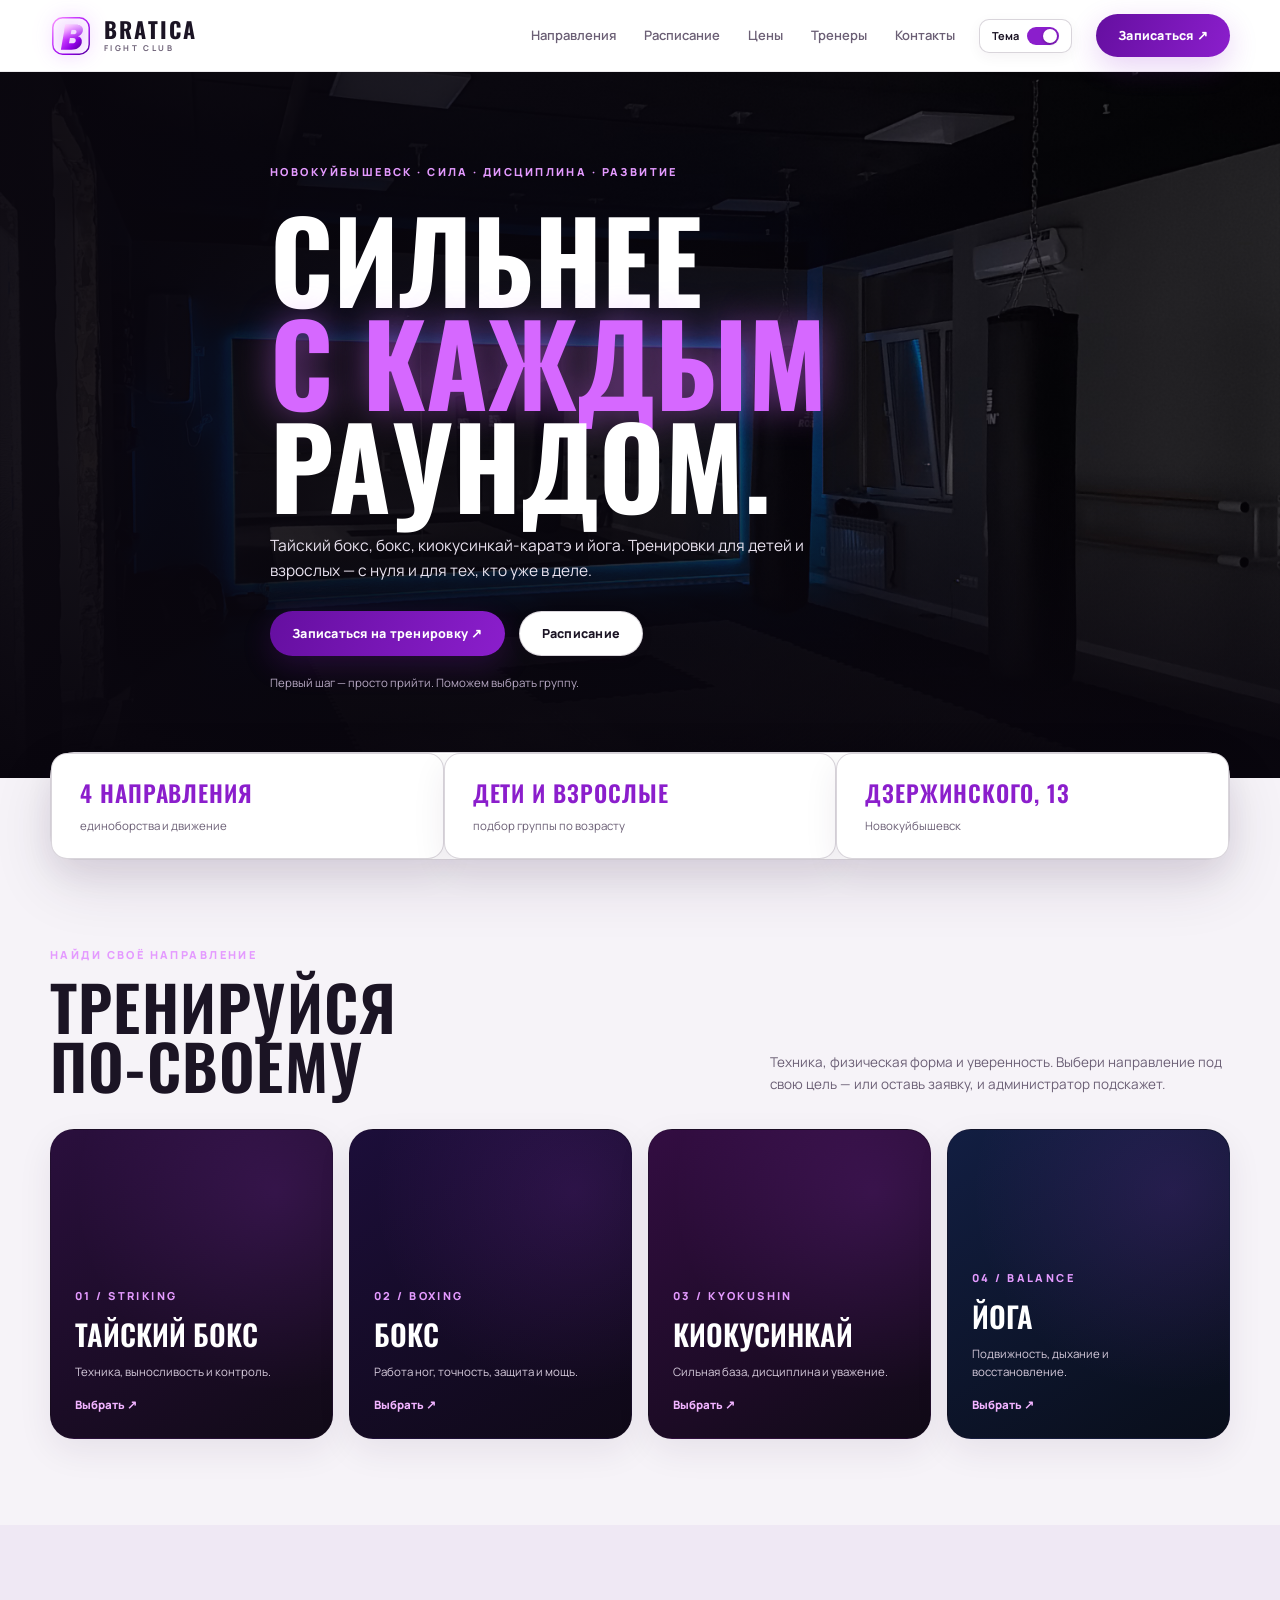
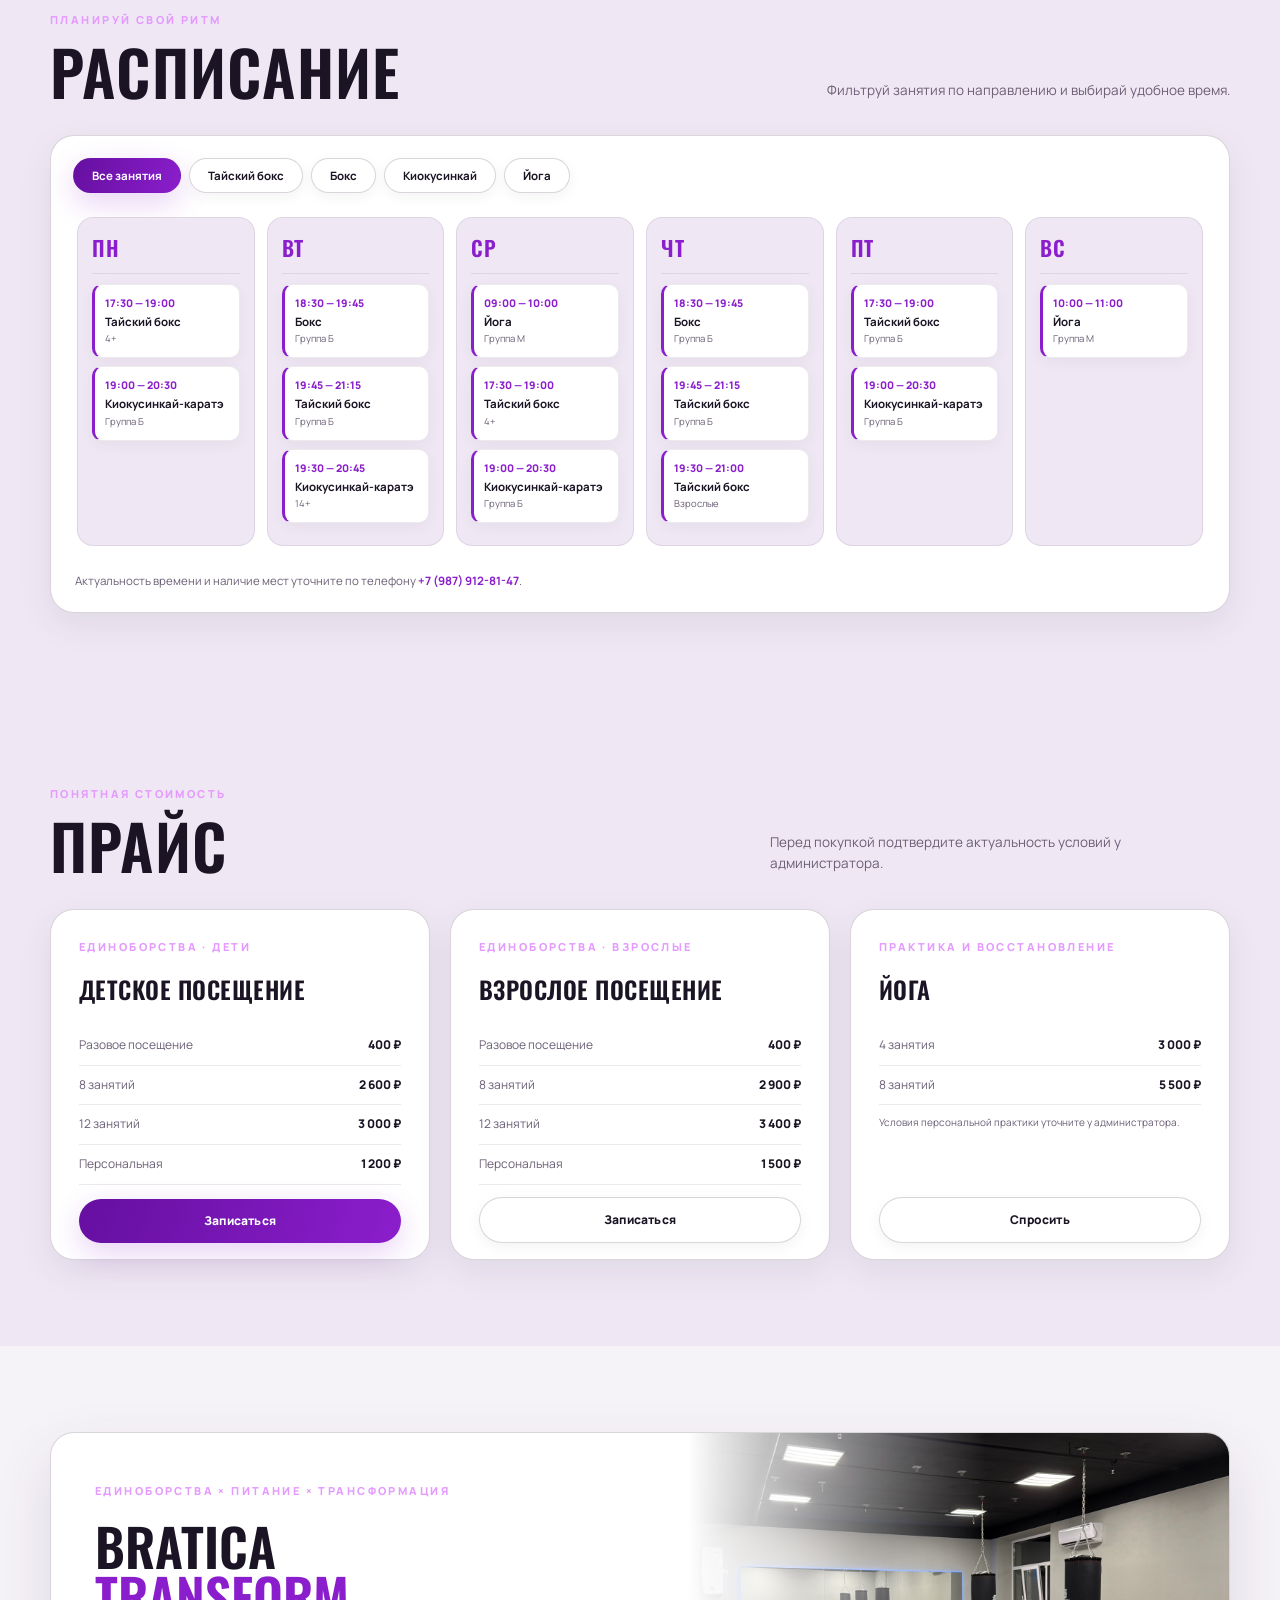
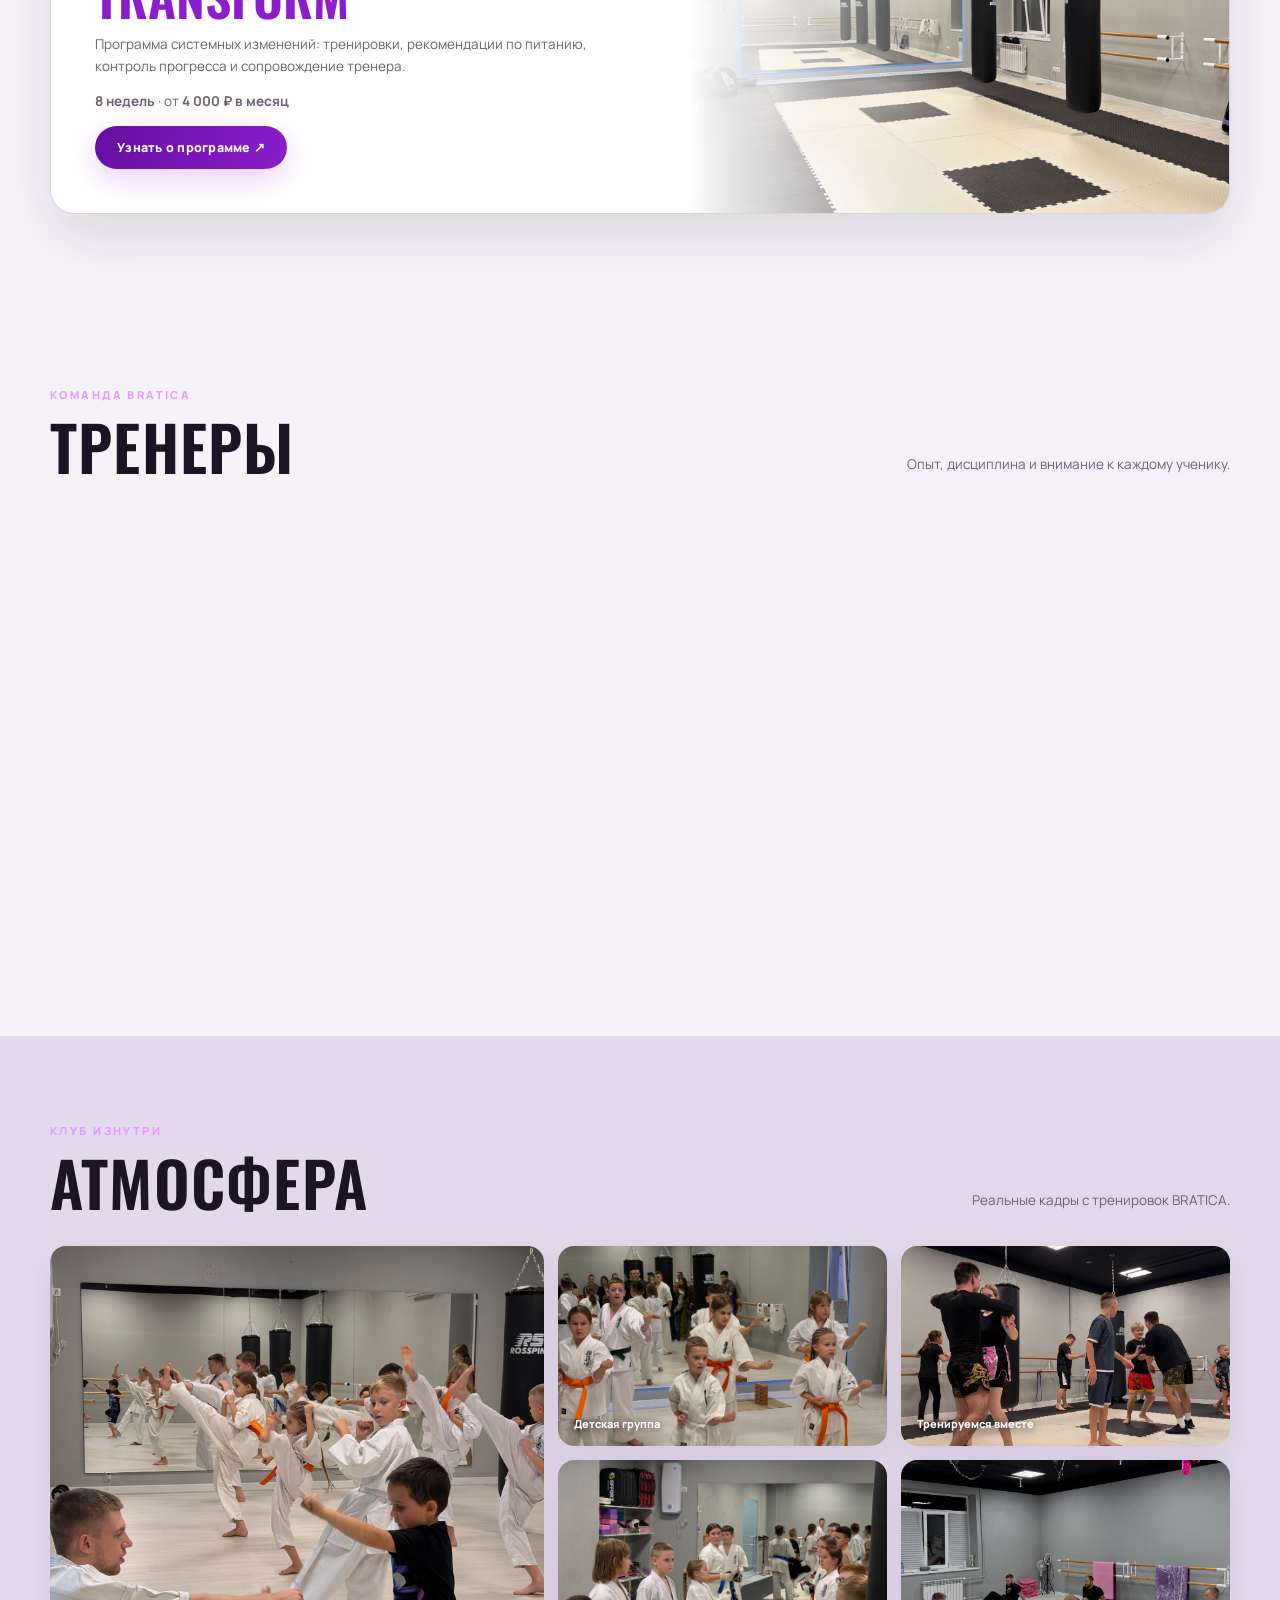
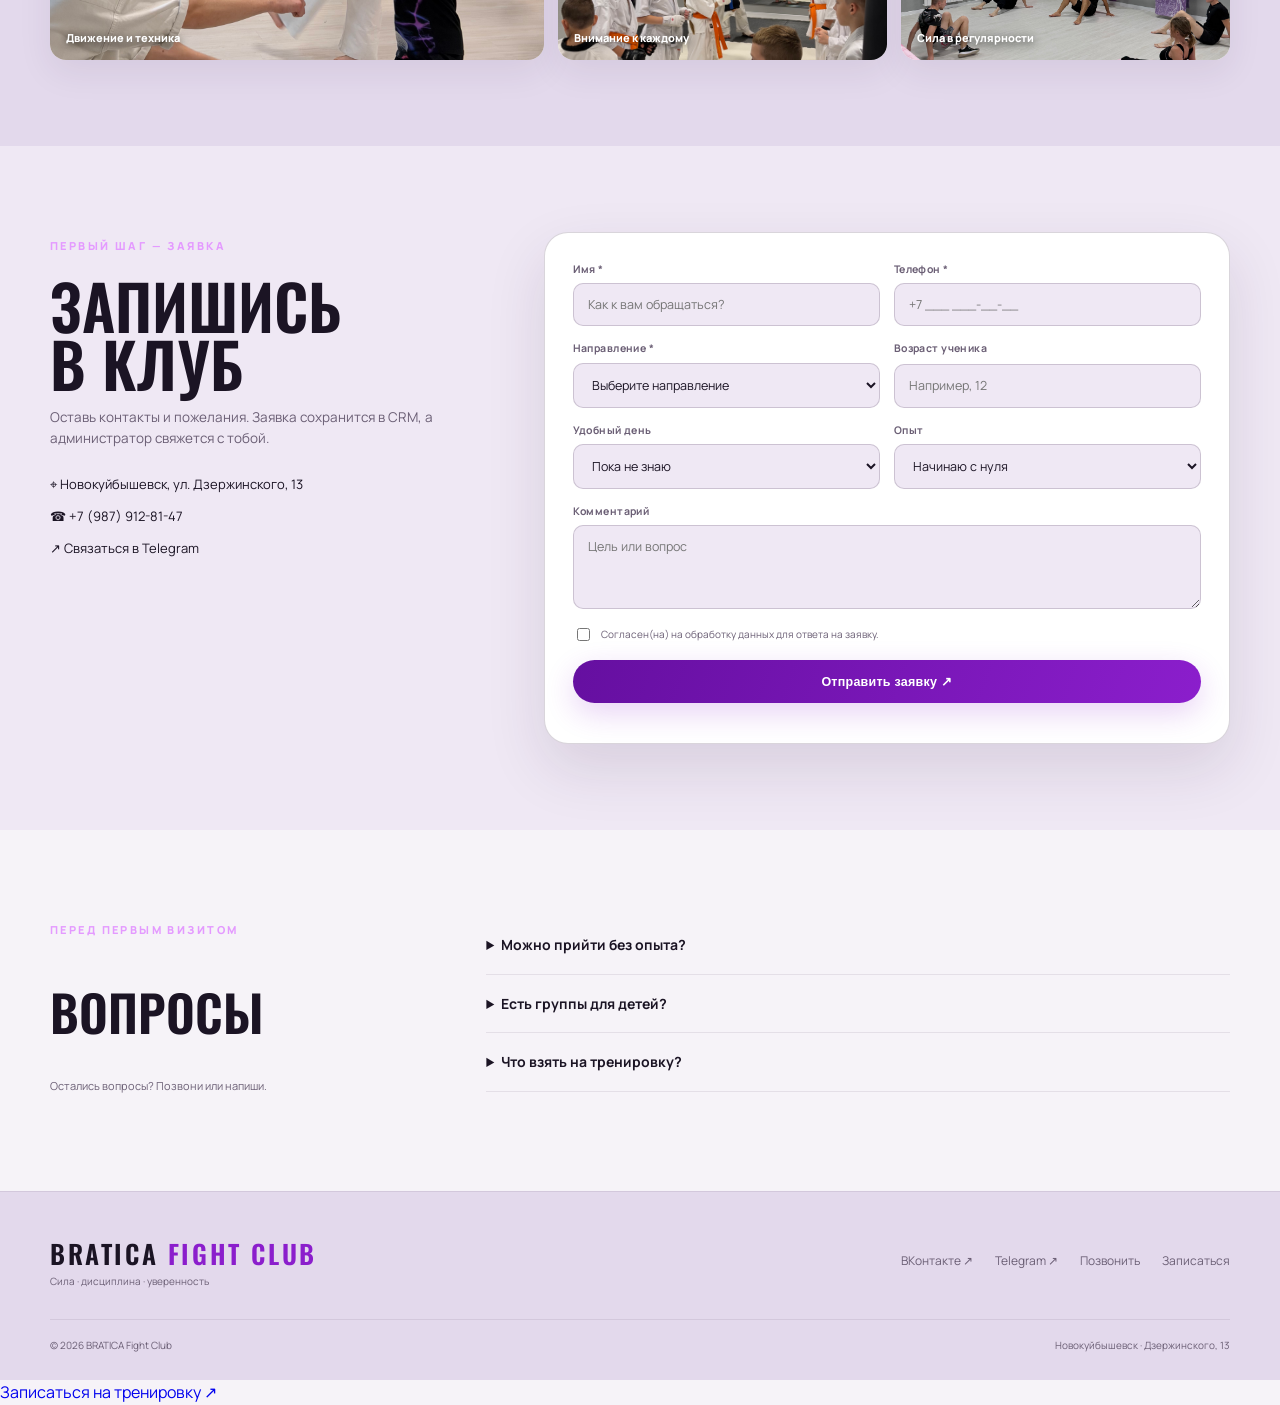
==== index.html @ b22c9433 "Update index.html" ====
<!doctype html>
<html lang="ru">
<head>
<meta charset="utf-8">
<meta name="viewport" content="width=device-width,initial-scale=1,viewport-fit=cover">
<meta name="theme-color" content="#09070d">
<meta name="description" content="BRATICA Fight Club — бокс, тайский бокс, киокусинкай и йога в Новокуйбышевске.">
<title>BRATICA Fight Club — Новокуйбышевск</title>
<link rel="preconnect" href="https://fonts.googleapis.com">
<link href="https://fonts.googleapis.com/css2?family=Manrope:wght@400;500;600;700;800&family=Oswald:wght@500;600;700&display=swap" rel="stylesheet">
<link rel="stylesheet" href="/static/bratica-2026.css">
</head>
<body>
<header class="top"><div class="wrap nav"><a class="brand" href="#home"><img class="brand-logo" src="/static/bratica-mark.svg" alt="BRATICA"><span>BRATICA<small>FIGHT CLUB</small></span></a><nav class="navlinks" id="navlinks"><a href="#directions">Направления</a><a href="#schedule">Расписание</a><a href="#prices">Цены</a><a href="#team">Тренеры</a><a href="#contacts">Контакты</a></nav><button class="theme-toggle" id="themeToggle" type="button" aria-label="Переключить тему" aria-pressed="false"><span>Тема</span><i class="theme-track"></i></button><a class="cta" href="#booking">Записаться ↗</a><button class="menu" id="menu" type="button">☰</button></div></header>
<main id="home">
<section class="hero"><div class="wrap hero-content"><div class="eyebrow">Новокуйбышевск · сила · дисциплина · развитие</div><h1>Сильнее<br><em>с каждым</em><br>раундом.</h1><p>Тайский бокс, бокс, киокусинкай-каратэ и йога. Тренировки для детей и взрослых — с нуля и для тех, кто уже в деле.</p><div class="actions"><a class="btn" href="#booking">Записаться на тренировку ↗</a><a class="btn secondary" href="#schedule">Расписание</a></div><div class="subnote">Первый шаг — просто прийти. Поможем выбрать группу.</div></div></section>
<div class="wrap"><div class="metrics reveal"><div class="metric"><b>4 направления</b><span>единоборства и движение</span></div><div class="metric"><b>Дети и взрослые</b><span>подбор группы по возрасту</span></div><div class="metric"><b>Дзержинского, 13</b><span>Новокуйбышевск</span></div></div></div>
<section id="directions"><div class="wrap"><div class="head reveal"><div><div class="kicker">Найди своё направление</div><h2>Тренируйся<br>по-своему</h2></div><p>Техника, физическая форма и уверенность. Выбери направление под свою цель — или оставь заявку, и администратор подскажет.</p></div><div class="directions"><article class="direction reveal"><div class="kicker">01 / Striking</div><h3>Тайский бокс</h3><p>Техника, выносливость и контроль.</p><a href="#booking" data-direction="Тайский бокс">Выбрать ↗</a></article><article class="direction reveal"><div class="kicker">02 / Boxing</div><h3>Бокс</h3><p>Работа ног, точность, защита и мощь.</p><a href="#booking" data-direction="Бокс">Выбрать ↗</a></article><article class="direction reveal"><div class="kicker">03 / Kyokushin</div><h3>Киокусинкай</h3><p>Сильная база, дисциплина и уважение.</p><a href="#booking" data-direction="Киокусинкай-каратэ">Выбрать ↗</a></article><article class="direction reveal"><div class="kicker">04 / Balance</div><h3>Йога</h3><p>Подвижность, дыхание и восстановление.</p><a href="#booking" data-direction="Йога">Выбрать ↗</a></article></div></div></section>
<section class="schedule-section" id="schedule"><div class="wrap"><div class="head"><div><div class="kicker">Планируй свой ритм</div><h2>Расписание</h2></div><p>Фильтруй занятия по направлению и выбирай удобное время.</p></div><div class="schedule-wrap"><div class="filters" id="filters"><button class="filter active" data-filter="all">Все занятия</button><button class="filter" data-filter="Тайский бокс">Тайский бокс</button><button class="filter" data-filter="Бокс">Бокс</button><button class="filter" data-filter="Киокусинкай-каратэ">Киокусинкай</button><button class="filter" data-filter="Йога">Йога</button></div><div class="schedule" id="scheduleGrid"></div><p class="note">Актуальность времени и наличие мест уточните по телефону <a href="tel:+79879128147">+7 (987) 912-81-47</a>.</p></div></div></div></section>
<section class="prices" id="prices"><div class="wrap"><div class="head"><div><div class="kicker">Понятная стоимость</div><h2>Прайс</h2></div><p>Перед покупкой подтвердите актуальность условий у администратора.</p></div><div class="price-grid"><article class="price reveal"><div class="kicker">Единоборства · дети</div><h3>Детское посещение</h3><div class="price-line"><span>Разовое посещение</span><b>400 ₽</b></div><div class="price-line"><span>8 занятий</span><b>2 600 ₽</b></div><div class="price-line"><span>12 занятий</span><b>3 000 ₽</b></div><div class="price-line"><span>Персональная</span><b>1 200 ₽</b></div><a class="btn" href="#booking" data-price="Детское посещение">Записаться</a></article><article class="price reveal"><div class="kicker">Единоборства · взрослые</div><h3>Взрослое посещение</h3><div class="price-line"><span>Разовое посещение</span><b>400 ₽</b></div><div class="price-line"><span>8 занятий</span><b>2 900 ₽</b></div><div class="price-line"><span>12 занятий</span><b>3 400 ₽</b></div><div class="price-line"><span>Персональная</span><b>1 500 ₽</b></div><a class="btn secondary" href="#booking" data-price="Взрослое посещение">Записаться</a></article><article class="price reveal"><div class="kicker">Практика и восстановление</div><h3>Йога</h3><div class="price-line"><span>4 занятия</span><b>3 000 ₽</b></div><div class="price-line"><span>8 занятий</span><b>5 500 ₽</b></div><p style="color:var(--muted);font-size:10px">Условия персональной практики уточните у администратора.</p><a class="btn secondary" href="#booking" data-direction="Йога">Спросить</a></article></div></div></section>
<section><div class="wrap"><div class="transform"><div class="transform-copy"><div class="kicker">Единоборства × питание × трансформация</div><h3>BRATICA<br><span>TRANSFORM</span></h3><p>Программа системных изменений: тренировки, рекомендации по питанию, контроль прогресса и сопровождение тренера.</p><p><b>8 недель</b> · от <b>4 000 ₽ в месяц</b></p><a class="btn" href="#booking" data-direction="BRATICA Transform">Узнать о программе ↗</a></div><div class="transform-photo" aria-label="Зал клуба"></div></div></div></section>

<!-- ТРЕНЕРЫ С ТВОИМИ ПОСТЕРАМИ -->
<section id="team"><div class="wrap"><div class="head"><div><div class="kicker">Команда BRATICA</div><h2>Тренеры</h2></div><p>Опыт, дисциплина и внимание к каждому ученику.</p></div><div class="trainers">
  <article class="trainer reveal"><img src="/static/images/trainer-pavel.PNG" alt="Павел Возко" loading="lazy"><div class="trainer-info"><span>Тайский бокс</span><h3>Павел Возко</h3><p>Тренер по тайскому боксу</p><small>Многократный победитель и призер турниров.</small></div></article>
  <article class="trainer reveal"><img src="/static/images/trainer-evgeniy.JPEG" alt="Евгений Возко" loading="lazy"><div class="trainer-info"><span>Бокс</span><h3>Евгений Возко</h3><p>Тренер по боксу</p><small>Кандидат в мастера спорта по боксу.</small></div></article>
  <article class="trainer reveal"><img src="/static/images/trainer-danil.PNG" alt="Данил Определеннов" loading="lazy"><div class="trainer-info"><span>Киокусинкай-каратэ</span><h3>Данил Определеннов</h3><p>Тренер по киокусинкай-каратэ</p><small>6-кратный победитель всероссийских кубков IKU.</small></div></article>
  <article class="trainer reveal"><img src="/static/images/trainer-natalya.PNG" alt="Наталья Николенко" loading="lazy"><div class="trainer-info"><span>Йога</span><h3>Наталья Николенко</h3><p>Тренер по йоге</p><small>Практикует йогу более 20 лет.</small></div></article>
</div></div></section>

<section style="background:var(--surface-3)"><div class="wrap"><div class="head"><div><div class="kicker">Клуб изнутри</div><h2>Атмосфера</h2></div><p>Реальные кадры с тренировок BRATICA.</p></div><div class="gallery"><figure><img src="/static/images/training-action.jpg" alt="Динамичная тренировка" loading="lazy"><figcaption>Движение и техника</figcaption></figure><figure><img src="/static/images/training-kids.jpg" alt="Детская группа киокусинкай" loading="lazy"><figcaption>Детская группа</figcaption></figure><figure><img src="/static/images/training-group.jpg" alt="Групповая тренировка" loading="lazy"><figcaption>Тренируемся вместе</figcaption></figure><figure><img src="/static/images/training-coach.jpg" alt="Тренер помогает ученику" loading="lazy"><figcaption>Внимание к каждому</figcaption></figure><figure><img src="/static/images/training-yoga.jpg" alt="Функциональная тренировка" loading="lazy"><figcaption>Сила в регулярности</figcaption></figure></div></div></section>
<section class="booking-section" id="booking"><div class="wrap booking"><div class="booking-copy"><div class="kicker">Первый шаг — заявка</div><h2>Запишись<br>в клуб</h2><p>Оставь контакты и пожелания. Заявка сохранится в CRM, а администратор свяжется с тобой.</p><div class="facts"><div>⌖ <a href="https://yandex.ru/maps/?text=Новокуйбышевск%2C%20улица%20Дзержинского%2C%2013" target="_blank" rel="noopener">Новокуйбышевск, ул. Дзержинского, 13</a></div><div>☎ <a href="tel:+79879128147">+7 (987) 912-81-47</a></div><div>↗ <a href="https://t.me/gehedi" target="_blank" rel="noopener">Связаться в Telegram</a></div></div></div><form class="form" id="bookingForm"><div class="fields"><div class="field"><label for="name">Имя *</label><input id="name" name="name" required maxlength="80" autocomplete="name" placeholder="Как к вам обращаться?"></div><div class="field"><label for="phone">Телефон *</label><input id="phone" name="phone" required type="tel" maxlength="30" autocomplete="tel" placeholder="+7 ___ ___-__-__"></div><div class="field"><label for="direction">Направление *</label><select id="direction" name="direction" required><option value="">Выберите направление</option><option>Тайский бокс</option><option>Бокс</option><option>Киокусинкай-каратэ</option><option>Йога</option><option>BRATICA Transform</option><option>Персональная тренировка</option></select></div><div class="field"><label for="age">Возраст ученика</label><input id="age" name="age" type="number" min="4" max="99" placeholder="Например, 12"></div><div class="field"><label for="time">Удобный день</label><select id="time" name="preferred_time"><option value="">Пока не знаю</option><option>Понедельник</option><option>Вторник</option><option>Среда</option><option>Четверг</option><option>Пятница</option><option>Воскресенье</option><option>Обсудить с администратором</option></select></div><div class="field"><label for="experience">Опыт</label><select id="experience" name="experience"><option>Начинаю с нуля</option><option>Есть опыт</option><option>Возвращаюсь после перерыва</option></select></div><div class="field full"><label for="comment">Комментарий</label><textarea id="comment" name="comment" maxlength="1000" placeholder="Цель или вопрос"></textarea></div><div class="field full" style="display:none"><input name="website" tabindex="-1" autocomplete="off"></div></div><label class="consent"><input type="checkbox" name="consent" required><span>Согласен(на) на обработку данных для ответа на заявку.</span></label><button class="btn" id="submitBtn" type="submit">Отправить заявку ↗</button><div class="form-status" id="formStatus" aria-live="polite"></div></form></div></section>
<section><div class="wrap faq"><div><div class="kicker">Перед первым визитом</div><h2>Вопросы</h2><p style="color:var(--muted);font-size:11px">Остались вопросы? Позвони или напиши.</p></div><div><details><summary>Можно прийти без опыта?</summary><p>Да. Начинающим поможем выбрать подходящую группу.</p></details><details><summary>Есть группы для детей?</summary><p>Да, расписание и формат занятия подбираются по возрасту.</p></details><details><summary>Что взять на тренировку?</summary><p>Удобную спортивную одежду и воду. Экипировку уточните у администратора.</p></details></div></div></section>
</main><footer id="contacts"><div class="wrap"><div class="foot-top"><div><div class="foot-brand">BRATICA <span>FIGHT CLUB</span></div><div style="font-size:10px;color:var(--muted)">Сила · дисциплина · уверенность</div></div><nav class="foot-links"><a href="https://vk.ru/fightclubbratica" target="_blank" rel="noopener">ВКонтакте ↗</a><a href="https://t.me/gehedi" target="_blank" rel="noopener">Telegram ↗</a><a href="tel:+79879128147">Позвонить</a><a href="#booking">Записаться</a></nav></div><div class="foot-bottom"><span>© <span id="year"></span> BRATICA Fight Club</span><span>Новокуйбышевск · Дзержинского, 13</span></div></div></footer><div class="mobile-cta"><a href="#booking">Записаться на тренировку ↗</a></div>
<script>
const $=s=>document.querySelector(s);const root=document.documentElement;const themeToggle=$('#themeToggle');
function setTheme(theme){const light=theme==='light';document.body.classList.toggle('light',light);root.dataset.theme=theme;themeToggle.classList.toggle('light',light);themeToggle.setAttribute('aria-pressed',String(light));localStorage.setItem('bratica-theme',theme)}
const saved=localStorage.getItem('bratica-theme');const deviceTheme=matchMedia('(prefers-color-scheme: light)').matches?'light':'dark';setTheme(saved||deviceTheme);
themeToggle.onclick=()=>setTheme(root.dataset.theme==='light'?'dark':'light');matchMedia('(prefers-color-scheme: light)').addEventListener?.('change',e=>{if(!localStorage.getItem('bratica-theme'))setTheme(e.matches?'light':'dark')});
$('#menu').onclick=()=>$('#navlinks').classList.toggle('open');document.querySelectorAll('#navlinks a').forEach(a=>a.onclick=()=>$('#navlinks').classList.remove('open'));$('#year').textContent=new Date().getFullYear();
const week=[['ПН',[['17:30','19:00','Тайский бокс','4+','Б'],['19:00','20:30','Киокусинкай-каратэ','','Б']]],['ВТ',[['18:30','19:45','Бокс','','Б'],['19:45','21:15','Тайский бокс','','Б'],['19:30','20:45','Киокусинкай-каратэ','14+','М']]],['СР',[['09:00','10:00','Йога','','М'],['17:30','19:00','Тайский бокс','4+','Б'],['19:00','20:30','Киокусинкай-каратэ','','Б']]],['ЧТ',[['18:30','19:45','Бокс','','Б'],['19:45','21:15','Тайский бокс','','Б'],['19:30','21:00','Тайский бокс','Взрослые','Б']]],['ПТ',[['17:30','19:00','Тайский бокс','','Б'],['19:00','20:30','Киокусинкай-каратэ','','Б']]],['ВС',[['10:00','11:00','Йога','','М']]]];let filter='all';const grid=$('#scheduleGrid');function renderSchedule(){grid.innerHTML=week.map(([day,lessons])=>`<article class="day"><h3>${day}</h3>${lessons.filter(x=>filter==='all'||x[2]===filter).map(x=>`<a class="lesson" href="#booking" data-dir="${x[2]}"><time>${x[0]} — ${x[1]}</time><b>${x[2]}</b><small>${x[3]||('Группа '+x[4])}</small></a>`).join('')||'<small style="color:var(--muted)">Нет занятий</small>'}</article>`).join('');grid.querySelectorAll('[data-dir]').forEach(a=>a.onclick=()=>setTimeout(()=>$('#direction').value=a.dataset.dir,0))}renderSchedule();$('#filters').onclick=e=>{const b=e.target.closest('[data-filter]');if(!b)return;filter=b.dataset.filter;document.querySelectorAll('.filter').forEach(x=>x.classList.toggle('active',x===b));renderSchedule()};document.querySelectorAll('[data-direction]').forEach(a=>a.onclick=()=>setTimeout(()=>$('#direction').value=a.dataset.direction,0));document.querySelectorAll('[data-price]').forEach(a=>a.onclick=()=>setTimeout(()=>$('#comment').value='Интересует: '+a.dataset.price,0));
const observer=new IntersectionObserver(entries=>entries.forEach(e=>{if(e.isIntersecting)e.target.classList.add('visible')}),{threshold:.12});document.querySelectorAll('.reveal').forEach(e=>observer.observe(e));
const form=$('#bookingForm');form.onsubmit=async e=>{e.preventDefault();const data=Object.fromEntries(new FormData(form)),status=$('#formStatus'),btn=$('#submitBtn');delete data.consent;btn.disabled=true;btn.textContent='Отправляем…';status.textContent='';try{const r=await fetch('/api/applications',{method:'POST',headers:{'Content-Type':'application/json'},body:JSON.stringify(data)});if(!r.ok)throw Error();const result=await r.json();status.textContent=`Заявка №${result.id} принята. Администратор свяжется с вами.`;form.reset()}catch(err){status.textContent='Ошибка отправки. Позвоните администратору: +7 (987) 912-81-47.'}finally{btn.disabled=false;btn.textContent='Отправить заявку ↗'}};
</script></body></html>
---- static/bratica-2026.css ----
/* ==========================================================================
   BRATICA 2026 — ULTIMATE MASTER DESIGN SYSTEM (PUBLIC SITE + CRM COMPATIBLE)
   ========================================================================== */

:root {
  color-scheme: dark;
  --bg: #09070d;
  --surface: #141019;
  --surface-2: #1c1524;
  --surface-3: #241a2f;
  --text: #faf7fc;
  --muted: #a89cb1;
  --line: rgba(255, 255, 255, 0.08);
  --line-strong: rgba(255, 255, 255, 0.16);
  --accent: #bd43ff;
  --accent-2: #7c12d4;
  --accent-soft: rgba(189, 67, 255, 0.14);
  --accent-glow: rgba(189, 67, 255, 0.4);
  --header-bg: #09070df2;
  --shadow-sm: 0 4px 14px rgba(0, 0, 0, 0.25);
  --shadow-md: 0 12px 34px rgba(0, 0, 0, 0.4);
  --shadow-lg: 0 24px 60px rgba(0, 0, 0, 0.55);
  --shadow-glow: 0 10px 30px rgba(189, 67, 255, 0.28);
  --radius-sm: 10px;
  --radius-md: 16px;
  --radius-lg: 24px;
  --radius-pill: 9999px;
  --ease: cubic-bezier(0.2, 0.8, 0.2, 1);
}

:root[data-theme="light"] {
  color-scheme: light;
  --bg: #f6f3f8;
  --surface: #ffffff;
  --surface-2: #efe8f4;
  --surface-3: #e3d9ec;
  --text: #1b1424;
  --muted: #6b5f75;
  --line: rgba(45, 25, 55, 0.09);
  --line-strong: rgba(45, 25, 55, 0.18);
  --accent: #8b1ecc;
  --accent-2: #650fa0;
  --accent-soft: rgba(139, 30, 204, 0.1);
  --accent-glow: rgba(139, 30, 204, 0.32);
  --header-bg: #fffffffa;
  --shadow-sm: 0 4px 14px rgba(50, 25, 65, 0.05);
  --shadow-md: 0 12px 34px rgba(50, 25, 65, 0.08);
  --shadow-lg: 0 24px 60px rgba(50, 25, 65, 0.12);
  --shadow-glow: 0 10px 30px rgba(139, 30, 204, 0.2);
}

*, *::before, *::after {
  box-sizing: border-box;
}

html {
  scroll-behavior: smooth;
  scroll-padding-top: 86px;
}

body {
  margin: 0;
  background: var(--bg);
  color: var(--text);
  font-family: 'Manrope', -apple-system, BlinkMacSystemFont, 'Segoe UI', Roboto, sans-serif;
  line-height: 1.55;
  -webkit-font-smoothing: antialiased;
  -moz-osx-font-smoothing: grayscale;
  transition: background-color 0.35s var(--ease), color 0.35s var(--ease);
}

::selection {
  background: var(--accent);
  color: #ffffff;
}

:focus-visible {
  outline: 2px solid var(--accent) !important;
  outline-offset: 3px;
}

.wrap {
  width: min(1180px, calc(100% - 40px));
  margin-inline: auto;
}

/* ==========================================================================
   HEADER & NAVIGATION
   ========================================================================== */
.top {
  height: 72px;
  position: sticky;
  top: 0;
  z-index: 50;
  background: var(--header-bg) !important;
  backdrop-filter: blur(14px);
  -webkit-backdrop-filter: blur(14px);
  border-bottom: 1px solid var(--line);
  transition: background-color 0.35s var(--ease), border-color 0.35s var(--ease);
}

.nav {
  height: 100%;
  display: flex;
  align-items: center;
  gap: 24px;
}

.brand {
  display: flex;
  align-items: center;
  gap: 12px;
  margin-right: auto;
  color: var(--text);
  text-decoration: none;
  font-family: 'Oswald', sans-serif;
  font-weight: 700;
  font-size: 22px;
  letter-spacing: 0.1em;
}

.brand-logo {
  display: block;
  width: 42px !important;
  height: 42px !important;
  min-width: 42px !important;
  flex: none;
  /* Убрали тяжелую темную тень снизу, оставили чистое равномерное свечение */
  filter: drop-shadow(0 0 10px rgba(189, 67, 255, 0.45));
  transition: transform .35s cubic-bezier(0.175, 0.885, 0.32, 1.275), filter .3s;
}

.brand:hover .brand-logo {
  transform: scale(1.08) rotate(-4deg);
  filter: drop-shadow(0 0 16px rgba(189, 67, 255, 0.75));
}

.brand span {
  display: flex;
  flex-direction: column;
  line-height: 1.05;
}

.brand small {
  display: block;
  font-family: 'Manrope', sans-serif;
  font-weight: 700;
  font-size: 8px;
  letter-spacing: 0.3em;
  color: var(--muted);
  margin-top: 3px;
}

.navlinks {
  display: flex;
  align-items: center;
  gap: clamp(14px, 2.2vw, 28px);
  font-size: 13px;
  font-weight: 600;
  color: var(--muted);
}

.navlinks a {
  color: inherit;
  text-decoration: none;
  position: relative;
  padding: 6px 0;
  transition: color 0.25s var(--ease);
}

.navlinks a::after {
  content: "";
  position: absolute;
  left: 0;
  bottom: 0;
  width: 0;
  height: 2px;
  background: linear-gradient(90deg, var(--accent), var(--accent-2));
  transition: width 0.25s var(--ease);
  border-radius: 2px;
}

.navlinks a:hover {
  color: var(--accent);
}

.navlinks a:hover::after {
  width: 100%;
}

/* Theme Switcher Toggle */
.theme-toggle {
  flex: none;
  display: inline-flex;
  align-items: center;
  gap: 8px;
  border: 1px solid var(--line-strong);
  background: var(--surface);
  color: var(--text);
  border-radius: var(--radius-pill);
  padding: 7px 12px;
  font-family: inherit;
  font-weight: 700;
  font-size: 11px;
  cursor: pointer;
  box-shadow: var(--shadow-sm);
  transition: transform 0.2s var(--ease), border-color 0.2s, background 0.25s;
}

.theme-toggle:hover {
  transform: translateY(-1px);
  border-color: var(--accent);
}

.theme-track {
  width: 32px;
  height: 18px;
  border-radius: var(--radius-pill);
  background: var(--surface-3);
  position: relative;
  transition: background 0.25s var(--ease);
}

.theme-track::after {
  content: "";
  position: absolute;
  left: 2px;
  top: 2px;
  width: 14px;
  height: 14px;
  border-radius: 50%;
  background: #ffffff;
  box-shadow: 0 1px 3px rgba(0, 0, 0, 0.3);
  transition: transform 0.25s var(--ease);
}

.theme-toggle.light .theme-track {
  background: var(--accent);
}

.theme-toggle.light .theme-track::after {
  transform: translateX(14px);
}

/* ==========================================================================
   BUTTONS & CTAs
   ========================================================================== */
.cta, .btn {
  display: inline-flex;
  align-items: center;
  justify-content: center;
  gap: 8px;
  padding: 12px 22px;
  border: 0;
  border-radius: var(--radius-pill);
  background: linear-gradient(110deg, var(--accent-2), var(--accent));
  color: #ffffff !important;
  text-decoration: none;
  font-weight: 800;
  font-size: 12.5px;
  letter-spacing: 0.02em;
  box-shadow: var(--shadow-glow);
  cursor: pointer;
  transition: transform 0.22s var(--ease), filter 0.2s, box-shadow 0.22s;
}

.cta:hover, .btn:hover {
  transform: translateY(-2px);
  filter: brightness(1.1);
  box-shadow: 0 14px 36px var(--accent-glow);
}

.btn.secondary {
  background: var(--surface);
  border: 1px solid var(--line-strong);
  box-shadow: var(--shadow-sm);
  color: var(--text) !important;
}

.btn.secondary:hover {
  border-color: var(--accent);
  background: var(--surface-2);
}

.btn.small {
  padding: 7px 14px;
  font-size: 11px;
}

.menu {
  display: none;
  background: var(--surface);
  color: var(--text);
  border: 1px solid var(--line);
  border-radius: var(--radius-sm);
  padding: 8px 11px;
  cursor: pointer;
}

/* ==========================================================================
   HERO SECTION
   ========================================================================== */
.hero {
  min-height: 680px;
  display: flex;
  align-items: center;
  position: relative;
  isolation: isolate;
  overflow: hidden;
  color: #ffffff;
  background: radial-gradient(ellipse at 78% 30%, rgba(189, 67, 255, 0.28), transparent 45%),
              linear-gradient(135deg, #09060e, #1a0f28 58%, #08050c);
}

.hero::before {
  content: "";
  position: absolute;
  inset: 0;
  z-index: -2;
  background-image: linear-gradient(90deg, rgba(9, 6, 14, 0.95) 0%, rgba(9, 6, 14, 0.76) 45%, rgba(9, 6, 14, 0.3) 100%),
                    linear-gradient(0deg, #09060e, transparent 45%),
                    url('/static/images/gym-dark.jpg');
  background-position: center 48%;
  background-size: cover;
}

.hero-content {
  max-width: 740px;
  animation: hero-enter 0.8s var(--ease) both;
}

.eyebrow, .kicker {
  display: inline-block;
  font-size: 11px;
  letter-spacing: 0.22em;
  text-transform: uppercase;
  color: #e49aff;
  font-weight: 800;
  margin-bottom: 8px;
}

.hero h1 {
  font-family: 'Oswald', sans-serif;
  font-weight: 700;
  font-size: clamp(58px, 9vw, 112px);
  line-height: 0.92;
  margin: 18px 0;
  text-transform: uppercase;
  color: #ffffff;
}

.hero h1 em {
  font-style: normal;
  color: #d668ff;
  text-shadow: 0 0 34px rgba(214, 104, 255, 0.5);
}

.hero p {
  max-width: 560px;
  color: #eae3f0;
  font-size: 15.5px;
  line-height: 1.6;
  margin: 0;
}

.actions {
  display: flex;
  gap: 14px;
  flex-wrap: wrap;
  margin-top: 28px;
}

.subnote {
  color: #b7a8c3;
  font-size: 11.5px;
  margin-top: 18px;
}

/* ==========================================================================
   METRICS BAR
   ========================================================================== */
.metrics {
  position: relative;
  z-index: 10;
  display: grid;
  grid-template-columns: repeat(3, minmax(0, 1fr));
  background: var(--surface);
  border: 1px solid var(--line-strong);
  border-radius: var(--radius-lg);
  margin-top: -26px;
  box-shadow: var(--shadow-lg);
}

.metric {
  padding: 22px 28px;
  border-right: 1px solid var(--line);
  transition: background-color 0.25s var(--ease);
}

.metric:first-child { border-radius: var(--radius-lg) 0 0 var(--radius-lg); }
.metric:last-child { border-right: 0; border-radius: 0 var(--radius-lg) var(--radius-lg) 0; }
.metric:hover { background: var(--surface-2); }

.metric b {
  display: block;
  font-family: 'Oswald', sans-serif;
  font-weight: 600;
  font-size: 23px;
  color: var(--accent);
  text-transform: uppercase;
  letter-spacing: 0.04em;
}

.metric span {
  font-size: 11.5px;
  color: var(--muted);
}

/* ==========================================================================
   SECTIONS & HEADINGS
   ========================================================================== */
section {
  padding: 86px 0;
  position: relative;
}

.head {
  display: flex;
  justify-content: space-between;
  align-items: flex-end;
  gap: 28px;
  margin-bottom: 34px;
}

.head > div:first-child {
  display: flex;
  flex-direction: column;
  align-items: flex-start;
}

.head h2 {
  font-family: 'Oswald', sans-serif;
  font-weight: 600;
  font-size: clamp(40px, 5.2vw, 62px);
  line-height: 0.95;
  text-transform: uppercase;
  margin: 6px 0 0;
  color: var(--text);
  letter-spacing: 0.02em;
}

.head p {
  max-width: 460px;
  color: var(--muted);
  font-size: 13.5px;
  line-height: 1.6;
  margin: 0;
}

/* ==========================================================================
   DIRECTIONS (CARDS)
   ========================================================================== */
.directions {
  display: grid;
  grid-template-columns: repeat(4, minmax(0, 1fr));
  gap: 16px;
}

.direction {
  min-height: 310px;
  border-radius: var(--radius-lg);
  overflow: hidden;
  position: relative;
  isolation: isolate;
  display: flex;
  flex-direction: column;
  justify-content: flex-end;
  padding: 24px;
  border: 1px solid var(--line-strong);
  color: #ffffff;
  background: linear-gradient(150deg, #2a0f3d, #110a17);
  box-shadow: var(--shadow-md);
  transition: transform 0.3s var(--ease), border-color 0.3s, box-shadow 0.3s;
}

.direction:nth-child(2) { background: linear-gradient(150deg, #1c0e3a, #0f0917); }
.direction:nth-child(3) { background: linear-gradient(150deg, #330d42, #100a16); }
.direction:nth-child(4) { background: linear-gradient(150deg, #121e42, #090e1a); }

.direction::before {
  content: "";
  position: absolute;
  inset: 0;
  z-index: -1;
  background: radial-gradient(circle at 80% 20%, rgba(189, 67, 255, 0.22), transparent 60%);
  opacity: 0.6;
  transition: opacity 0.3s;
}

.direction:hover {
  transform: translateY(-6px);
  border-color: var(--accent);
  box-shadow: var(--shadow-lg), 0 16px 40px var(--accent-glow);
}

.direction:hover::before {
  opacity: 1;
}

.direction h3 {
  font-family: 'Oswald', sans-serif;
  font-weight: 600;
  font-size: 29px;
  text-transform: uppercase;
  margin: 0;
  color: #ffffff;
}

.direction p {
  font-size: 11.5px;
  color: #d6cbdc;
  margin: 6px 0 16px;
}

.direction a {
  font-size: 11.5px;
  color: #f1b3ff;
  font-weight: 800;
  text-decoration: none;
  display: inline-flex;
  align-items: center;
  gap: 4px;
  transition: gap 0.2s var(--ease);
}

.direction a:hover {
  gap: 8px;
}

/* ==========================================================================
   SCHEDULE (GRID)
   ========================================================================== */
.schedule-section {
  background: var(--surface-2);
}

.filters {
  display: flex;
  gap: 8px;
  flex-wrap: wrap;
  margin-bottom: 20px;
}

.filter {
  padding: 9px 18px;
  border: 1px solid var(--line-strong);
  background: var(--surface);
  border-radius: var(--radius-pill);
  color: var(--text);
  font-family: inherit;
  font-weight: 700;
  font-size: 11.5px;
  cursor: pointer;
  box-shadow: var(--shadow-sm);
  transition: background 0.2s, border-color 0.2s, color 0.2s, transform 0.2s;
}

.filter:hover {
  transform: translateY(-1px);
  border-color: var(--accent);
}

.filter.active {
  background: linear-gradient(110deg, var(--accent-2), var(--accent));
  border-color: transparent;
  color: #ffffff;
  box-shadow: var(--shadow-glow);
}

.schedule-wrap {
  border: 1px solid var(--line-strong);
  background: var(--surface);
  border-radius: var(--radius-lg);
  padding: 22px;
  box-shadow: var(--shadow-md);
}

.schedule {
  display: grid;
  grid-template-columns: repeat(6, minmax(150px, 1fr));
  gap: 12px;
  overflow-x: auto;
  padding: 4px 4px 10px;
  scrollbar-width: thin;
  scrollbar-color: var(--accent) var(--surface-2);
}

.day {
  background: var(--surface-2);
  border: 1px solid var(--line);
  border-radius: var(--radius-md);
  padding: 14px;
  min-height: 240px;
  transition: border-color 0.25s, box-shadow 0.25s;
}

.day:hover {
  border-color: var(--accent);
  box-shadow: var(--shadow-sm);
}

.day h3 {
  font-family: 'Oswald', sans-serif;
  font-weight: 600;
  font-size: 21px;
  color: var(--accent);
  border-bottom: 1px solid var(--line);
  margin: 0 0 10px;
  padding-bottom: 8px;
  letter-spacing: 0.04em;
}

.lesson {
  display: block;
  background: var(--surface);
  border: 1px solid var(--line);
  border-left: 3px solid var(--accent);
  border-radius: var(--radius-sm);
  padding: 10px;
  margin: 8px 0;
  text-decoration: none;
  box-shadow: var(--shadow-sm);
  transition: transform 0.2s var(--ease), border-color 0.2s, box-shadow 0.2s;
}

.lesson:hover {
  transform: translateY(-2px);
  border-color: var(--accent);
  box-shadow: var(--shadow-md);
}

.lesson time {
  display: block;
  font-size: 10.5px;
  color: var(--accent);
  font-weight: 800;
}

.lesson b {
  display: block;
  font-size: 11.5px;
  line-height: 1.35;
  color: var(--text);
  margin-top: 3px;
}

.lesson small {
  display: block;
  font-size: 9.5px;
  color: var(--muted);
  margin-top: 3px;
}

.note {
  font-size: 11.5px;
  color: var(--muted);
  margin: 16px 2px 0;
}

.note a {
  color: var(--accent) !important;
  text-decoration: none;
  font-weight: 700;
}

/* ==========================================================================
   PRICES (BALANCED 3 CARDS)
   ========================================================================== */
.prices {
  background: var(--surface-2);
}

.price-grid {
  display: grid;
  grid-template-columns: repeat(3, minmax(0, 1fr));
  align-items: stretch;
  gap: 20px;
}

.price {
  min-width: 0;
  display: flex;
  flex-direction: column;
  background: var(--surface);
  border: 1px solid var(--line-strong);
  border-radius: var(--radius-lg);
  padding: 28px;
  box-shadow: var(--shadow-md);
  transition: transform 0.3s var(--ease), border-color 0.3s, box-shadow 0.3s;
}

.price:hover {
  transform: translateY(-6px);
  border-color: var(--accent);
  box-shadow: var(--shadow-lg), 0 16px 40px var(--accent-glow);
}

.price h3 {
  font-family: 'Oswald', sans-serif;
  font-weight: 600;
  font-size: 24px;
  text-transform: uppercase;
  margin: 8px 0 18px;
  color: var(--text);
  letter-spacing: 0.02em;
}

.price-line {
  display: flex;
  justify-content: space-between;
  gap: 12px;
  border-bottom: 1px solid var(--line);
  padding: 10px 0;
  font-size: 12px;
  color: var(--muted);
}

.price-line b {
  white-space: nowrap;
  color: var(--text);
  font-weight: 800;
}

.price .btn {
  width: 100%;
  margin-top: auto;
  padding: 13px;
  font-size: 12px;
  transform: translateY(12px);
}

/* ==========================================================================
   TRANSFORM SECTION
   ========================================================================== */
.transform {
  display: grid;
  grid-template-columns: 1fr 0.85fr;
  border: 1px solid var(--line-strong);
  border-radius: var(--radius-lg);
  overflow: hidden;
  background: var(--surface);
  box-shadow: var(--shadow-lg);
}

.transform-copy {
  padding: 44px;
}

.transform h3 {
  font-family: 'Oswald', sans-serif;
  font-weight: 600;
  font-size: clamp(38px, 4.5vw, 52px);
  line-height: 0.95;
  margin: 14px 0;
  text-transform: uppercase;
  color: var(--text);
}

.transform h3 span {
  color: var(--accent);
}

.transform p {
  color: var(--muted);
  font-size: 13.5px;
  line-height: 1.6;
}

.transform-photo {
  min-height: 340px;
  background: linear-gradient(90deg, var(--surface) 0%, transparent 55%),
              url('/static/images/gym-bright.jpg') center/cover;
}

/* ==========================================================================
   TRAINERS & GALLERY
   ========================================================================== */
.trainers {
  display: grid;
  grid-template-columns: repeat(4, minmax(0, 1fr));
  gap: 16px;
}

.trainer {
  height: 440px;
  position: relative;
  overflow: hidden;
  border: 1px solid var(--line-strong);
  border-radius: var(--radius-md);
  background: linear-gradient(150deg, #260d36, #120b17);
  box-shadow: var(--shadow-md);
  transition: transform 0.3s var(--ease), border-color 0.3s, box-shadow 0.3s;
}

.trainer:hover {
  transform: translateY(-6px);
  border-color: var(--accent);
  box-shadow: var(--shadow-lg), 0 16px 40px var(--accent-glow);
}

.trainer img {
  display: block;
  width: 100%;
  height: 100%;
  object-fit: cover;
  object-position: center 20%;
  filter: brightness(0.9);
  transition: transform 0.45s var(--ease), filter 0.3s;
}

.trainer:hover img {
  transform: scale(1.04);
  filter: brightness(1);
}

.trainer::after {
  content: "";
  position: absolute;
  inset: 35% 0 0;
  background: linear-gradient(0deg, #09070df2 0%, rgba(9, 7, 13, 0) 70%);
  pointer-events: none;
}

.trainer-info {
  position: absolute;
  z-index: 2;
  bottom: 18px;
  left: 18px;
  right: 16px;
  color: #ffffff;
}

.trainer-info span {
  font-size: 9.5px;
  color: #e49aff;
  letter-spacing: 0.14em;
  text-transform: uppercase;
  font-weight: 800;
}

.trainer-info h3 {
  font-family: 'Oswald', sans-serif;
  font-weight: 600;
  font-size: 26px;
  text-transform: uppercase;
  margin: 4px 0;
  color: #ffffff;
}

.trainer-info p {
  font-size: 11.5px;
  margin: 0;
  color: #f0e6f5;
}

.trainer-info small {
  display: block;
  color: #d1c5d8;
  font-size: 9.5px;
  margin-top: 6px;
}

/* Gallery */
.gallery {
  display: grid;
  grid-template-columns: 1.2fr 0.8fr 0.8fr;
  grid-auto-rows: 200px;
  gap: 14px;
}

.gallery figure {
  margin: 0;
  border-radius: var(--radius-md);
  overflow: hidden;
  position: relative;
  background: var(--surface);
  box-shadow: var(--shadow-md);
}

.gallery figure:first-child { grid-row: span 2; }

.gallery img {
  display: block;
  width: 100%;
  height: 100%;
  object-fit: cover;
  transition: transform 0.45s var(--ease), filter 0.3s;
}

.gallery figure:hover img {
  transform: scale(1.045);
}

.gallery figcaption {
  position: absolute;
  left: 16px;
  bottom: 14px;
  font-size: 11px;
  font-weight: 800;
  color: #ffffff;
  text-shadow: 0 2px 8px rgba(0, 0, 0, 0.8);
}

/* ==========================================================================
   BOOKING & FORMS
   ========================================================================== */
.booking-section {
  background: var(--surface-2);
}

.booking {
  display: grid;
  grid-template-columns: 0.8fr 1.2fr;
  gap: 36px;
}

.booking h2 {
  font-family: 'Oswald', sans-serif;
  font-weight: 600;
  font-size: clamp(44px, 5.5vw, 62px);
  line-height: 0.94;
  text-transform: uppercase;
  margin: 14px 0;
  color: var(--text);
}

.booking-copy p {
  font-size: 13.5px;
  color: var(--muted);
  line-height: 1.6;
}

.facts {
  display: grid;
  gap: 12px;
  margin-top: 24px;
  font-size: 13px;
}

.facts a {
  color: var(--text);
  text-decoration: none;
  transition: color 0.2s;
}

.facts a:hover {
  color: var(--accent);
}

.form {
  background: var(--surface);
  border: 1px solid var(--line-strong);
  border-radius: var(--radius-lg);
  padding: 28px;
  box-shadow: var(--shadow-lg);
}

.fields {
  display: grid;
  grid-template-columns: 1fr 1fr;
  gap: 14px;
}

.field {
  display: grid;
  gap: 6px;
}

.field.full {
  grid-column: 1 / -1;
}

.field label {
  font-size: 10.5px;
  color: var(--muted);
  font-weight: 700;
  letter-spacing: 0.04em;
}

.field input, .field select, .field textarea {
  width: 100%;
  border: 1px solid var(--line-strong);
  background: var(--surface-2);
  color: var(--text);
  border-radius: var(--radius-sm);
  padding: 12px 14px;
  font-family: inherit;
  font-size: 12.5px;
  outline: none;
  transition: border-color 0.2s, box-shadow 0.2s;
}

.field input:focus, .field select:focus, .field textarea:focus {
  border-color: var(--accent);
  box-shadow: 0 0 0 3px var(--accent-soft);
}

.field textarea {
  min-height: 84px;
  resize: vertical;
}

.consent {
  font-size: 10px;
  color: var(--muted);
  display: flex;
  gap: 8px;
  margin: 16px 0;
  align-items: center;
  cursor: pointer;
}

.consent input {
  accent-color: var(--accent);
}

.form .btn {
  width: 100%;
  padding: 14px;
}

.form-status {
  font-size: 12px;
  color: var(--accent);
  margin-top: 12px;
  font-weight: 700;
}

/* ==========================================================================
   FAQ & FOOTER
   ========================================================================== */
.faq {
  display: grid;
  grid-template-columns: 0.7fr 1.3fr;
  gap: 36px;
}

.faq h2 {
  font-family: 'Oswald', sans-serif;
  font-weight: 600;
  font-size: 50px;
  line-height: 0.95;
  text-transform: uppercase;
  color: var(--text);
}

.faq details {
  border-bottom: 1px solid var(--line);
  padding: 18px 0;
}

.faq summary {
  font-size: 14px;
  font-weight: 700;
  cursor: pointer;
  color: var(--text);
  transition: color 0.2s;
}

.faq summary:hover {
  color: var(--accent);
}

.faq details p {
  font-size: 12px;
  color: var(--muted);
  line-height: 1.6;
  margin-top: 10px;
}

footer {
  border-top: 1px solid var(--line);
  padding: 42px 0 26px;
  background: var(--surface-3);
  color: var(--text);
}

.foot-top {
  display: flex;
  justify-content: space-between;
  align-items: center;
  gap: 25px;
}

.foot-brand {
  font-family: 'Oswald', sans-serif;
  font-weight: 600;
  font-size: 26px;
  letter-spacing: 0.1em;
  color: var(--text);
}

.foot-brand span {
  color: var(--accent);
}

.foot-links {
  display: flex;
  gap: 22px;
  flex-wrap: wrap;
  font-size: 12px;
  color: var(--muted);
}

.foot-links a {
  color: inherit;
  text-decoration: none;
  transition: color 0.2s;
}

.foot-links a:hover {
  color: var(--accent);
}

.foot-bottom {
  display: flex;
  justify-content: space-between;
  gap: 12px;
  border-top: 1px solid var(--line);
  padding-top: 18px;
  margin-top: 30px;
  color: var(--muted);
  font-size: 10px;
}

.reveal {
  opacity: 0;
  transform: translateY(20px);
  transition: opacity 0.65s var(--ease), transform 0.65s var(--ease);
}

.reveal.visible {
  opacity: 1;
  transform: none;
}

@keyframes hero-enter {
  from { opacity: 0; transform: translateY(16px); }
  to { opacity: 1; transform: none; }
}

/* ==========================================================================
   CRM OVERLAY & MASTER STYLES (MAINTAINS 100% WORKING CRM CODE)
   ========================================================================== */
body.admin-body, .layout {
  background: radial-gradient(ellipse at 85% -5%, var(--accent-soft), transparent 40%), var(--bg) !important;
  color: var(--text) !important;
}

.side, .sidebar {
  background: var(--surface) !important;
  border-right: 1px solid var(--line-strong) !important;
  box-shadow: var(--shadow-sm);
}

.card, .metric, .box, .panel, .table-wrap, .modal-box {
  background: var(--surface) !important;
  border: 1px solid var(--line-strong) !important;
  border-radius: var(--radius-md) !important;
  color: var(--text) !important;
  box-shadow: var(--shadow-md) !important;
}

.table {
  color: var(--text) !important;
}

.table th {
  background: var(--surface-2) !important;
  color: var(--accent) !important;
  font-weight: 800;
  text-transform: uppercase;
  font-size: 10.5px;
  letter-spacing: 0.05em;
  border-color: var(--line) !important;
}

.table td {
  border-color: var(--line) !important;
}

.table tbody tr:hover {
  background: var(--accent-soft) !important;
}

.nav button {
  transition: all 0.2s var(--ease) !important;
  border-radius: var(--radius-sm) !important;
}

.nav button.active {
  background: var(--accent-soft) !important;
  color: var(--accent) !important;
  font-weight: 800 !important;
  border-left: 3px solid var(--accent) !important;
}

/* ==========================================================================
   MOBILE & RESPONSIVE
   ========================================================================== */
@media (max-width: 1050px) {
  .directions { grid-template-columns: repeat(2, minmax(0, 1fr)); }
  .trainers { grid-template-columns: repeat(2, minmax(0, 1fr)); }
  .price-grid { grid-template-columns: repeat(2, minmax(0, 1fr)); }
  .trainer:nth-child(4) { grid-column: span 2; }
}

@media (max-width: 650px) {
  .top { height: 62px; }
  .navlinks {
    display: none;
    position: absolute;
    top: 62px;
    left: 0;
    right: 0;
    padding: 20px;
    background: var(--header-bg);
    flex-direction: column;
    border-bottom: 1px solid var(--line);
    box-shadow: var(--shadow-lg);
  }
  .navlinks.open { display: flex; }
  .cta { display: none; }
  .menu { display: block; }
  .theme-toggle { position: absolute; right: 58px; top: 12px; padding: 6px 9px; font-size: 0; }
  .hero { min-height: 600px; padding: 70px 0 85px; }
  .hero h1 { font-size: clamp(52px, 16vw, 84px); }
  .metrics { grid-template-columns: 1fr; margin-top: -16px; border-radius: var(--radius-md); }
  .metric { border-right: 0; border-bottom: 1px solid var(--line); padding: 14px 18px; border-radius: 0 !important; }
  .directions { grid-template-columns: 1fr 1fr; gap: 8px; }
  .direction { min-height: 235px; padding: 14px; }
  .price-grid { grid-template-columns: 1fr; }
  .schedule-wrap { padding: 14px; }
  .transform { grid-template-columns: 1fr; }
  .transform-copy { padding: 26px 20px; }
  .transform-photo { order: -1; min-height: 220px; }
  .trainers { grid-template-columns: 1fr 1fr; gap: 8px; }
  .trainer { height: 295px; }
  .trainer:nth-child(4) { grid-column: span 2; height: 340px; }
  .booking { grid-template-columns: 1fr; gap: 20px; }
  .fields { grid-template-columns: 1fr; }
  .field.full { grid-column: auto; }
  .faq { grid-template-columns: 1fr; gap: 10px; }
  .foot-top { display: block; }
  .foot-links { margin-top: 16px; gap: 14px; }
  .foot-bottom { display: block; line-height: 2; }
}

@media (prefers-reduced-motion: reduce) {
  *, *::before, *::after {
    scroll-behavior: auto !important;
    animation: none !important;
    transition: none !important;
  }
  .reveal { opacity: 1; transform: none; }
}
/* Убираем подчеркивание у нижней мобильной кнопки */
.mobile-cta a {
  text-decoration: none !important;
}

/* Идеальное отображение постеров тренеров */
.trainer img {
  display: block;
  width: 100%;
  height: 100%;
  object-fit: cover;
  object-position: center top;
}
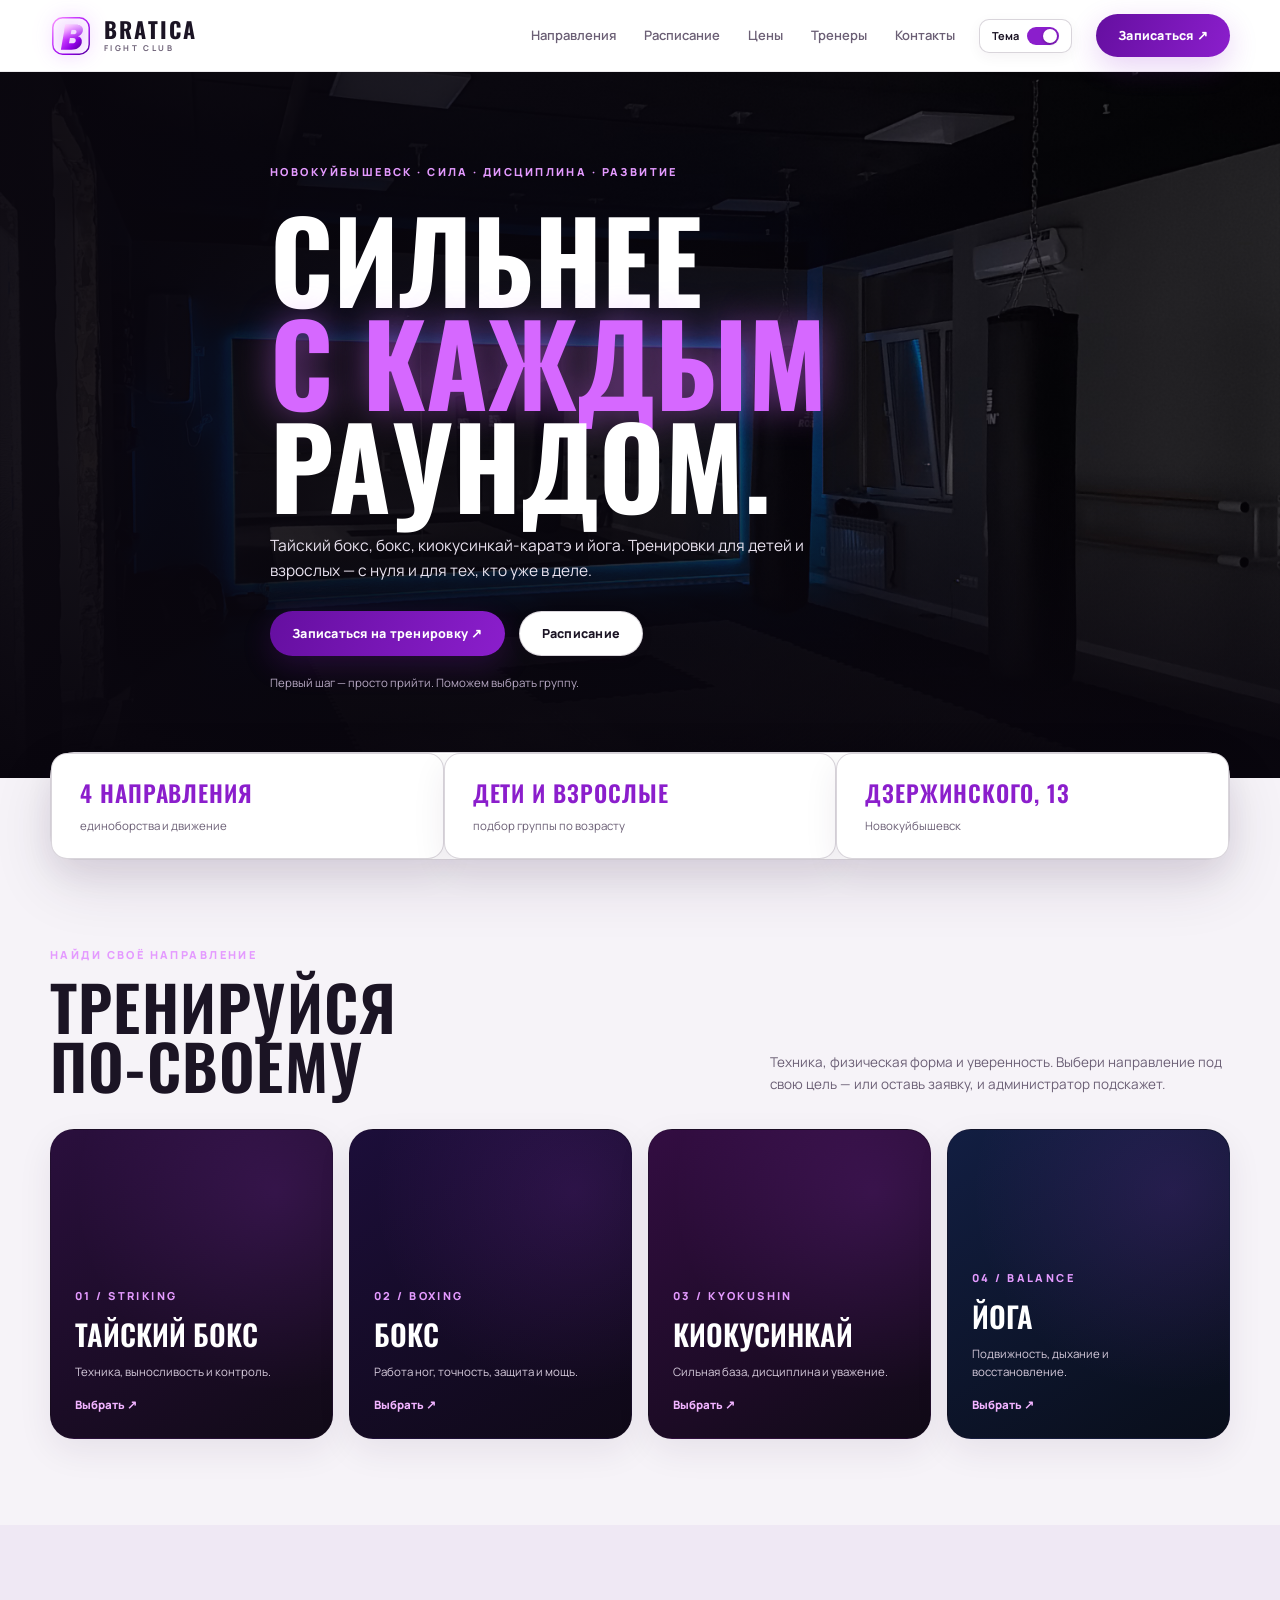
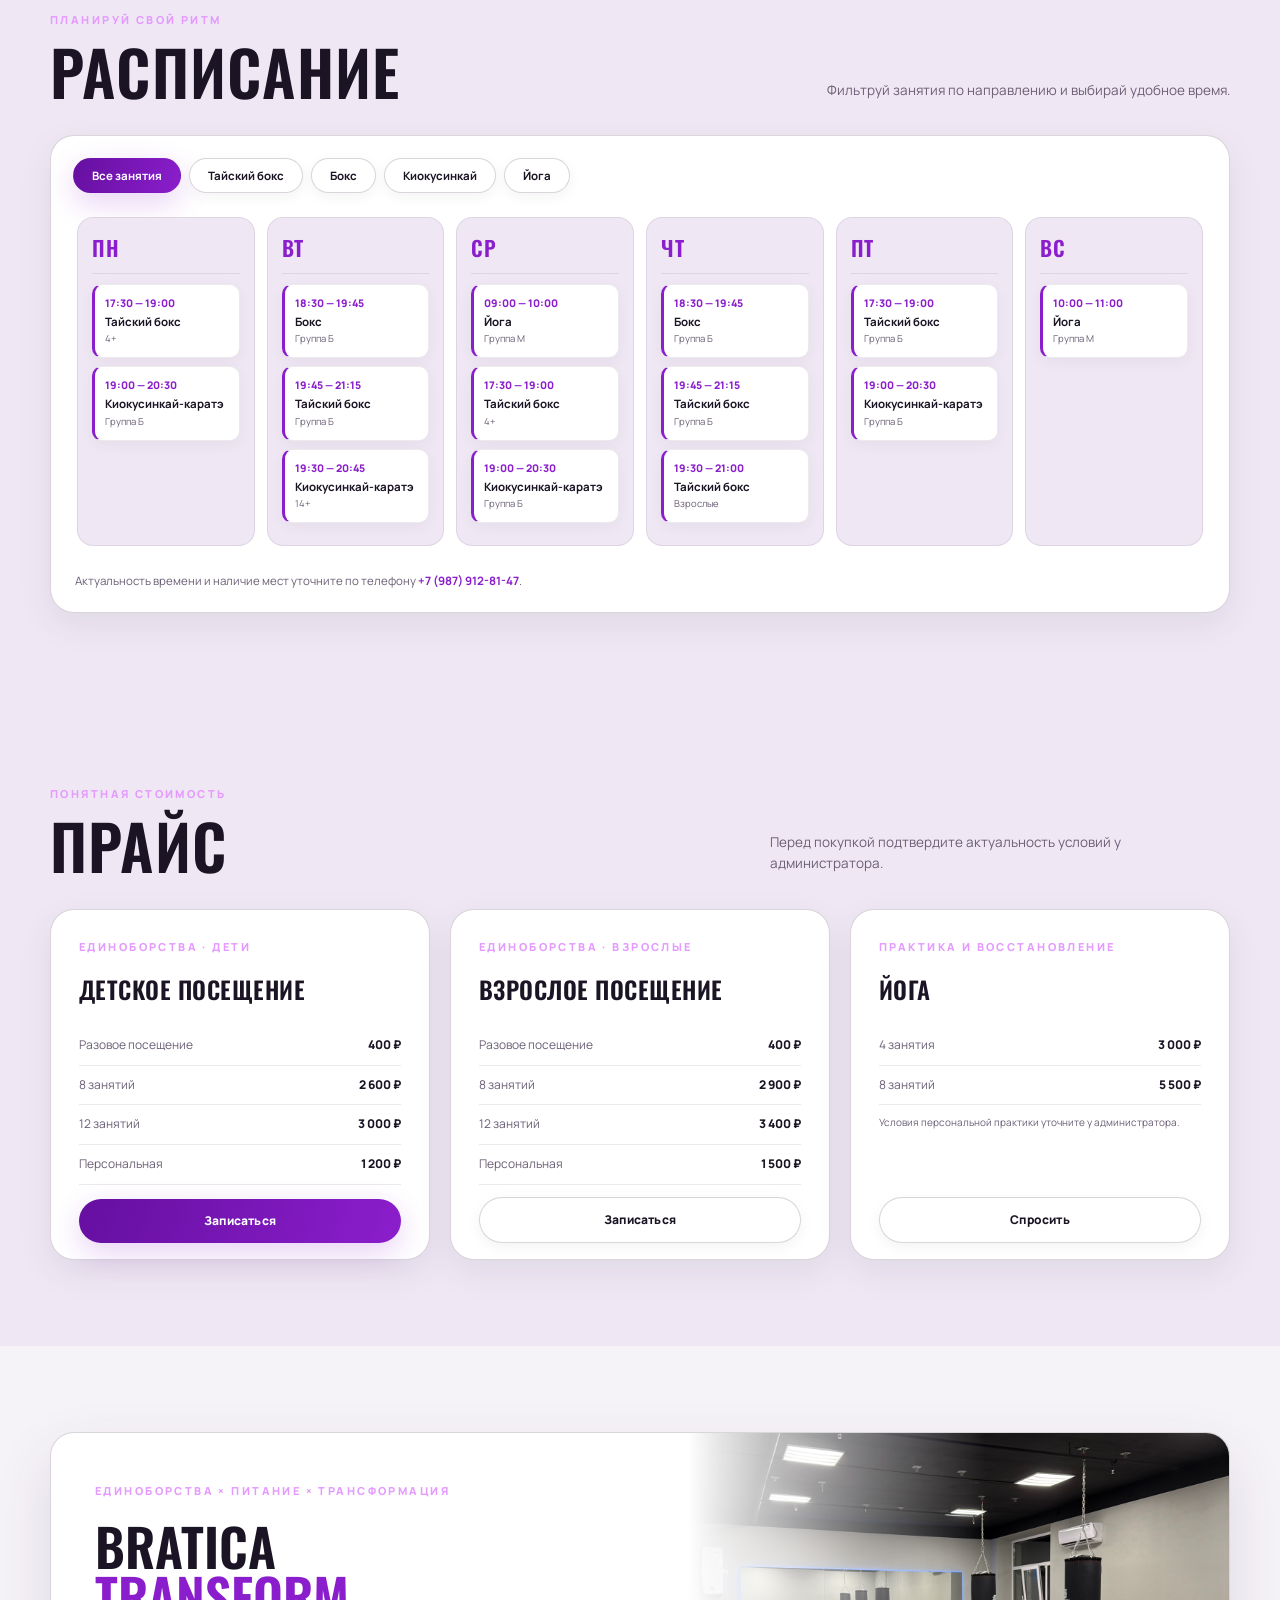
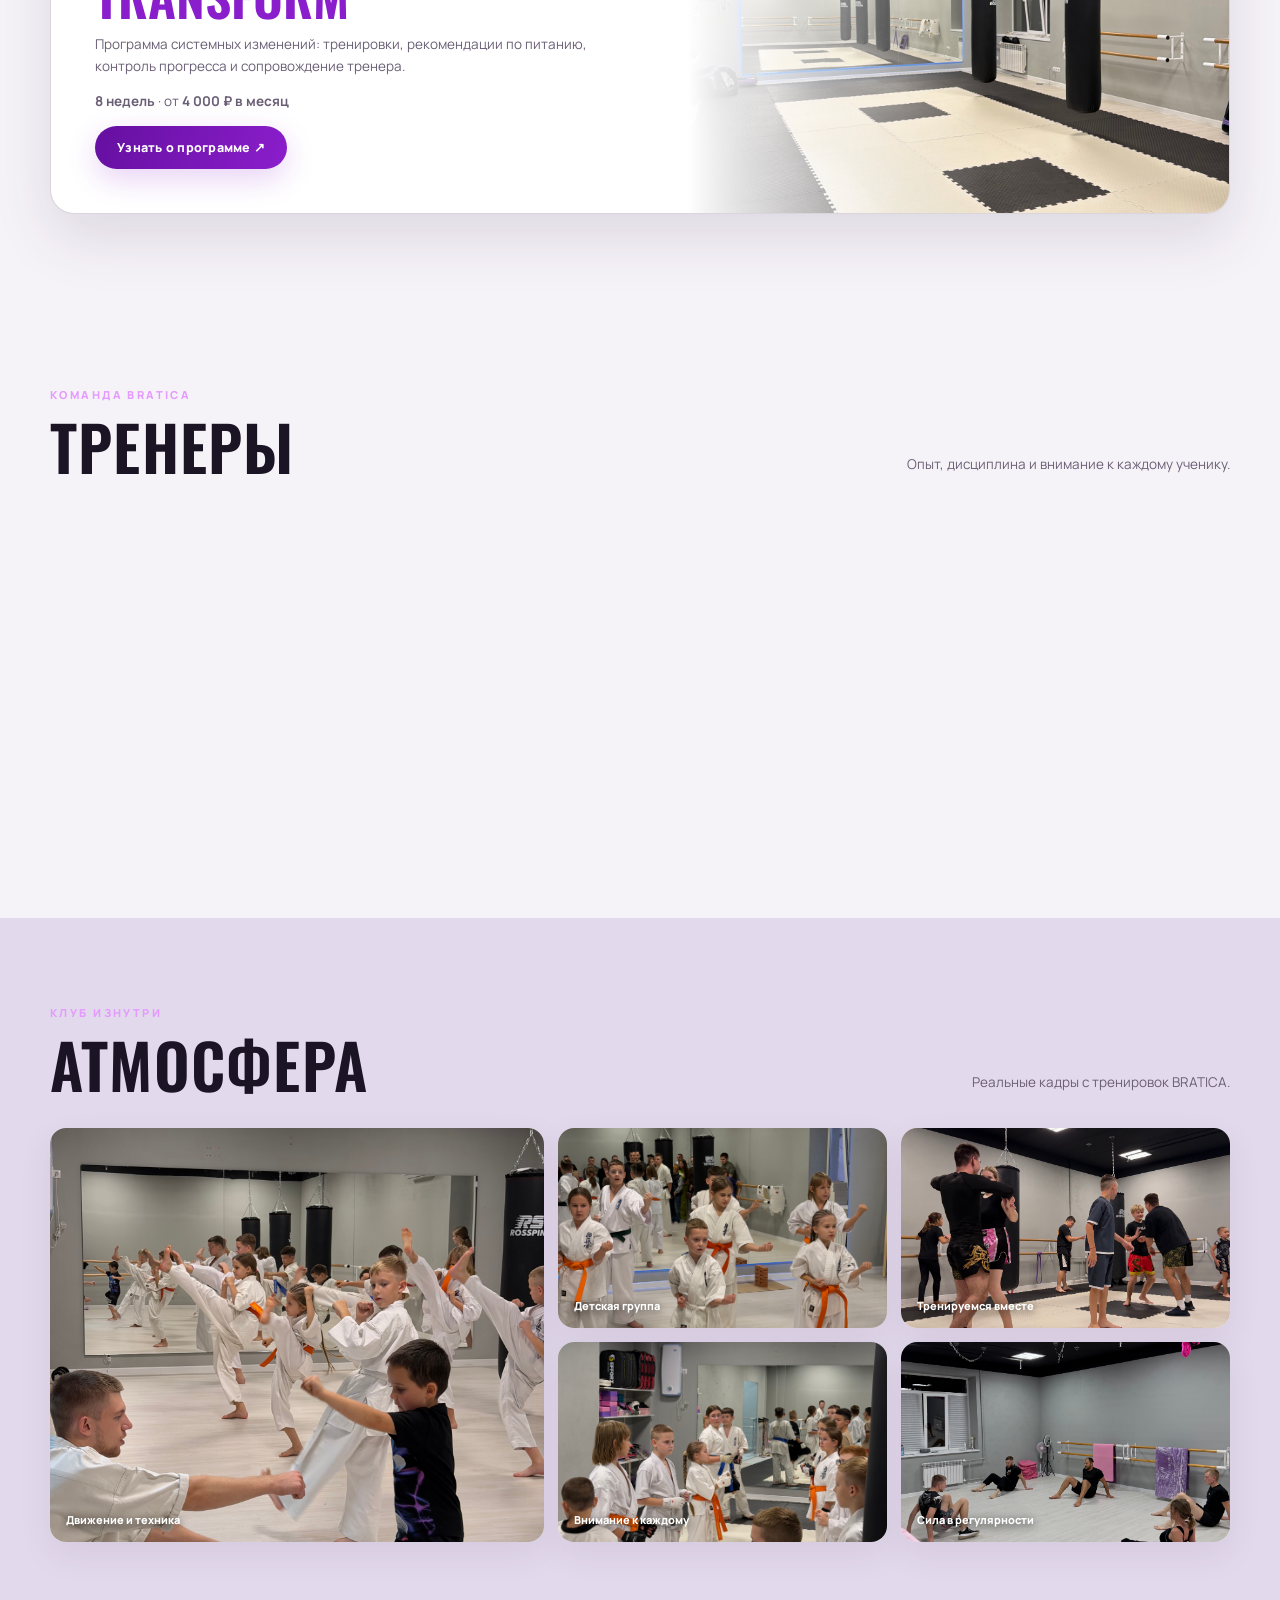
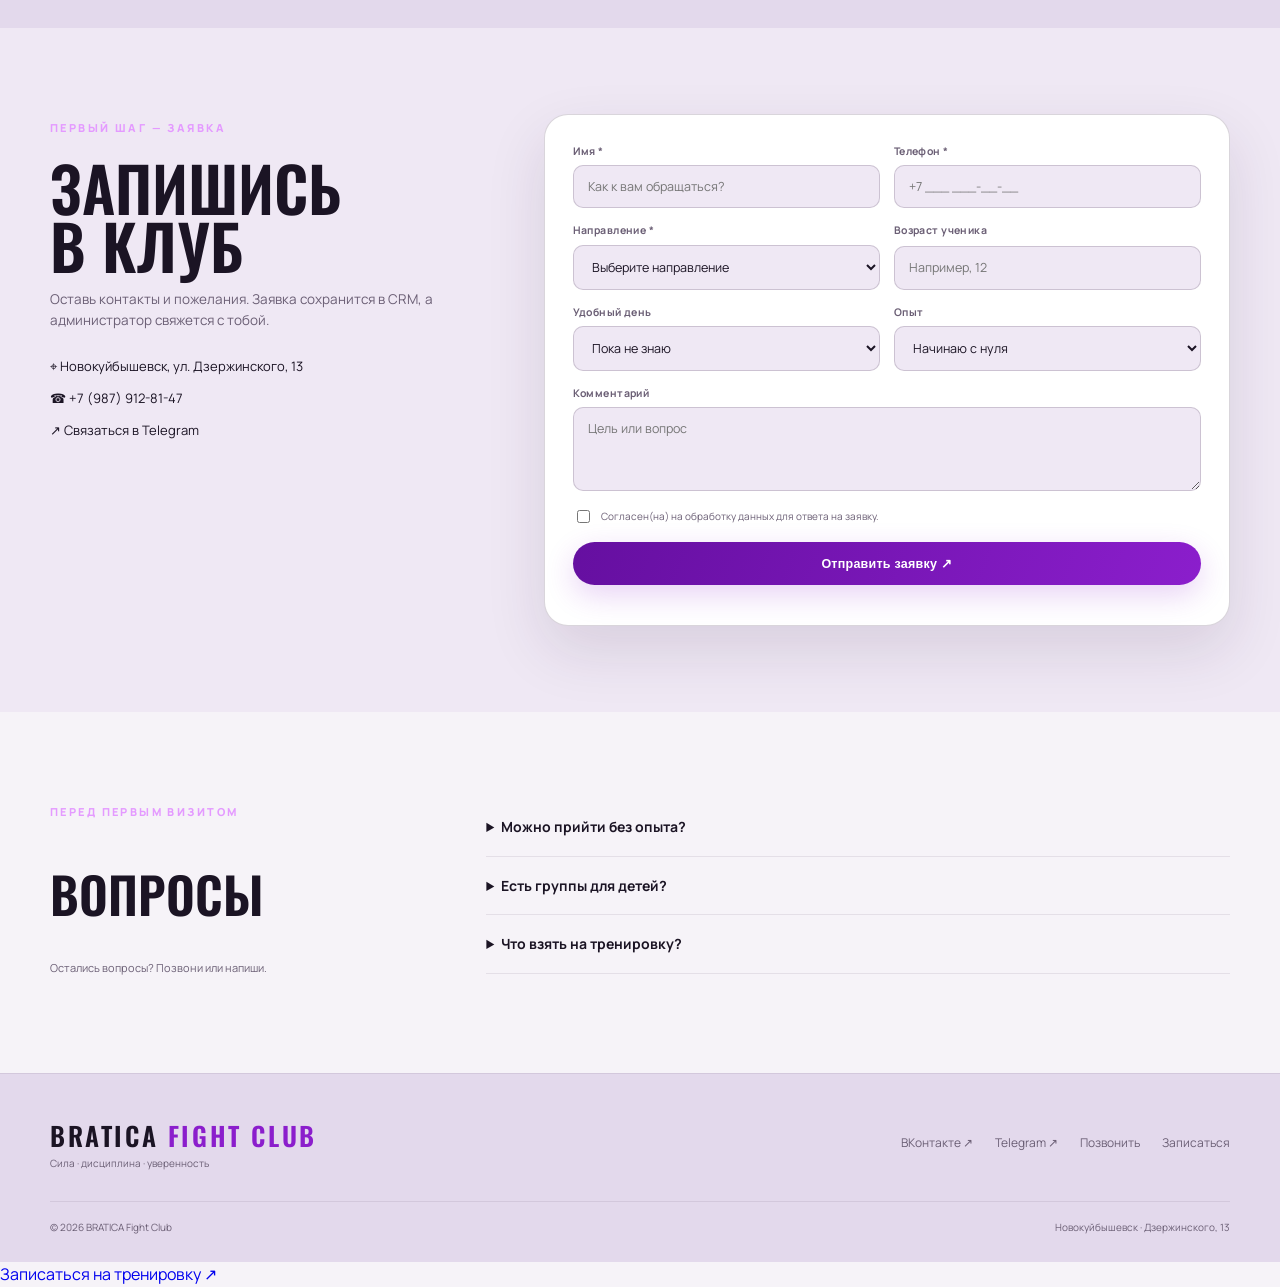
==== commit 2678a560: "Update index.html" ====
--- a/index.html
+++ b/index.html
@@ -22,11 +22,39 @@
 
 <!-- ТРЕНЕРЫ С ТВОИМИ ПОСТЕРАМИ -->
 <section id="team"><div class="wrap"><div class="head"><div><div class="kicker">Команда BRATICA</div><h2>Тренеры</h2></div><p>Опыт, дисциплина и внимание к каждому ученику.</p></div><div class="trainers">
-  <article class="trainer reveal"><img src="/static/images/trainer-pavel.PNG" alt="Павел Возко" loading="lazy"><div class="trainer-info"><span>Тайский бокс</span><h3>Павел Возко</h3><p>Тренер по тайскому боксу</p><small>Многократный победитель и призер турниров.</small></div></article>
-  <article class="trainer reveal"><img src="/static/images/trainer-evgeniy.JPEG" alt="Евгений Возко" loading="lazy"><div class="trainer-info"><span>Бокс</span><h3>Евгений Возко</h3><p>Тренер по боксу</p><small>Кандидат в мастера спорта по боксу.</small></div></article>
-  <article class="trainer reveal"><img src="/static/images/trainer-danil.PNG" alt="Данил Определеннов" loading="lazy"><div class="trainer-info"><span>Киокусинкай-каратэ</span><h3>Данил Определеннов</h3><p>Тренер по киокусинкай-каратэ</p><small>6-кратный победитель всероссийских кубков IKU.</small></div></article>
-  <article class="trainer reveal"><img src="/static/images/trainer-natalya.PNG" alt="Наталья Николенко" loading="lazy"><div class="trainer-info"><span>Йога</span><h3>Наталья Николенко</h3><p>Тренер по йоге</p><small>Практикует йогу более 20 лет.</small></div></article>
+  <article class="trainer reveal">
+    <img src="/static/images/trainer-pavel.PNG" alt="Павел Возко" loading="lazy">
+    <div class="trainer-info">
+      <span>Тайский бокс</span>
+      <p>Многократный победитель и призер турниров.</p>
+    </div>
+  </article>
+
+  <article class="trainer reveal">
+    <img src="/static/images/trainer-evgeniy.JPEG" alt="Евгений Возко" loading="lazy">
+    <div class="trainer-info">
+      <span>Бокс</span>
+      <p>Кандидат в мастера спорта по боксу.</p>
+    </div>
+  </article>
+
+  <article class="trainer reveal">
+    <img src="/static/images/trainer-danil.PNG" alt="Данил Определеннов" loading="lazy">
+    <div class="trainer-info">
+      <span>Киокусинкай-каратэ</span>
+      <p>6-кратный победитель всероссийских кубков IKU.</p>
+    </div>
+  </article>
+
+  <article class="trainer reveal">
+    <img src="/static/images/trainer-natalya.PNG" alt="Наталья Николенко" loading="lazy">
+    <div class="trainer-info">
+      <span>Йога</span>
+      <p>Практикует йогу более 20 лет.</p>
+    </div>
+  </article>
 </div></div></section>
+
 
 <section style="background:var(--surface-3)"><div class="wrap"><div class="head"><div><div class="kicker">Клуб изнутри</div><h2>Атмосфера</h2></div><p>Реальные кадры с тренировок BRATICA.</p></div><div class="gallery"><figure><img src="/static/images/training-action.jpg" alt="Динамичная тренировка" loading="lazy"><figcaption>Движение и техника</figcaption></figure><figure><img src="/static/images/training-kids.jpg" alt="Детская группа киокусинкай" loading="lazy"><figcaption>Детская группа</figcaption></figure><figure><img src="/static/images/training-group.jpg" alt="Групповая тренировка" loading="lazy"><figcaption>Тренируемся вместе</figcaption></figure><figure><img src="/static/images/training-coach.jpg" alt="Тренер помогает ученику" loading="lazy"><figcaption>Внимание к каждому</figcaption></figure><figure><img src="/static/images/training-yoga.jpg" alt="Функциональная тренировка" loading="lazy"><figcaption>Сила в регулярности</figcaption></figure></div></div></section>
 <section class="booking-section" id="booking"><div class="wrap booking"><div class="booking-copy"><div class="kicker">Первый шаг — заявка</div><h2>Запишись<br>в клуб</h2><p>Оставь контакты и пожелания. Заявка сохранится в CRM, а администратор свяжется с тобой.</p><div class="facts"><div>⌖ <a href="https://yandex.ru/maps/?text=Новокуйбышевск%2C%20улица%20Дзержинского%2C%2013" target="_blank" rel="noopener">Новокуйбышевск, ул. Дзержинского, 13</a></div><div>☎ <a href="tel:+79879128147">+7 (987) 912-81-47</a></div><div>↗ <a href="https://t.me/gehedi" target="_blank" rel="noopener">Связаться в Telegram</a></div></div></div><form class="form" id="bookingForm"><div class="fields"><div class="field"><label for="name">Имя *</label><input id="name" name="name" required maxlength="80" autocomplete="name" placeholder="Как к вам обращаться?"></div><div class="field"><label for="phone">Телефон *</label><input id="phone" name="phone" required type="tel" maxlength="30" autocomplete="tel" placeholder="+7 ___ ___-__-__"></div><div class="field"><label for="direction">Направление *</label><select id="direction" name="direction" required><option value="">Выберите направление</option><option>Тайский бокс</option><option>Бокс</option><option>Киокусинкай-каратэ</option><option>Йога</option><option>BRATICA Transform</option><option>Персональная тренировка</option></select></div><div class="field"><label for="age">Возраст ученика</label><input id="age" name="age" type="number" min="4" max="99" placeholder="Например, 12"></div><div class="field"><label for="time">Удобный день</label><select id="time" name="preferred_time"><option value="">Пока не знаю</option><option>Понедельник</option><option>Вторник</option><option>Среда</option><option>Четверг</option><option>Пятница</option><option>Воскресенье</option><option>Обсудить с администратором</option></select></div><div class="field"><label for="experience">Опыт</label><select id="experience" name="experience"><option>Начинаю с нуля</option><option>Есть опыт</option><option>Возвращаюсь после перерыва</option></select></div><div class="field full"><label for="comment">Комментарий</label><textarea id="comment" name="comment" maxlength="1000" placeholder="Цель или вопрос"></textarea></div><div class="field full" style="display:none"><input name="website" tabindex="-1" autocomplete="off"></div></div><label class="consent"><input type="checkbox" name="consent" required><span>Согласен(на) на обработку данных для ответа на заявку.</span></label><button class="btn" id="submitBtn" type="submit">Отправить заявку ↗</button><div class="form-status" id="formStatus" aria-live="polite"></div></form></div></section>
--- a/static/bratica-2026.css
+++ b/static/bratica-2026.css
@@ -1277,3 +1277,33 @@
   object-fit: cover;
   object-position: center top;
 }
+
+/* Фикс карточек тренеров */
+.trainers {
+  display: grid;
+  grid-template-columns: repeat(4, 1fr);
+  gap: 16px;
+  align-items: stretch; /* Растягиваем карточки по высоте */
+}
+
+.trainer {
+  display: flex;
+  flex-direction: column;
+  height: 100%; /* Карточка занимает всю доступную высоту */
+  overflow: hidden;
+}
+
+.trainer img {
+  width: 100%;
+  height: 320px; /* Фиксированная высота для фото */
+  object-fit: cover; /* Картинка заполняет область, не сплющиваясь */
+  object-position: center top; /* Центрируем по лицу */
+  border-radius: var(--radius-md) var(--radius-md) 0 0;
+}
+
+.trainer-info {
+  flex: 1; /* Текстовый блок занимает оставшееся место */
+  padding: 18px;
+  background: linear-gradient(180deg, rgba(20,16,25,0) 0%, var(--surface) 100%);
+}
+
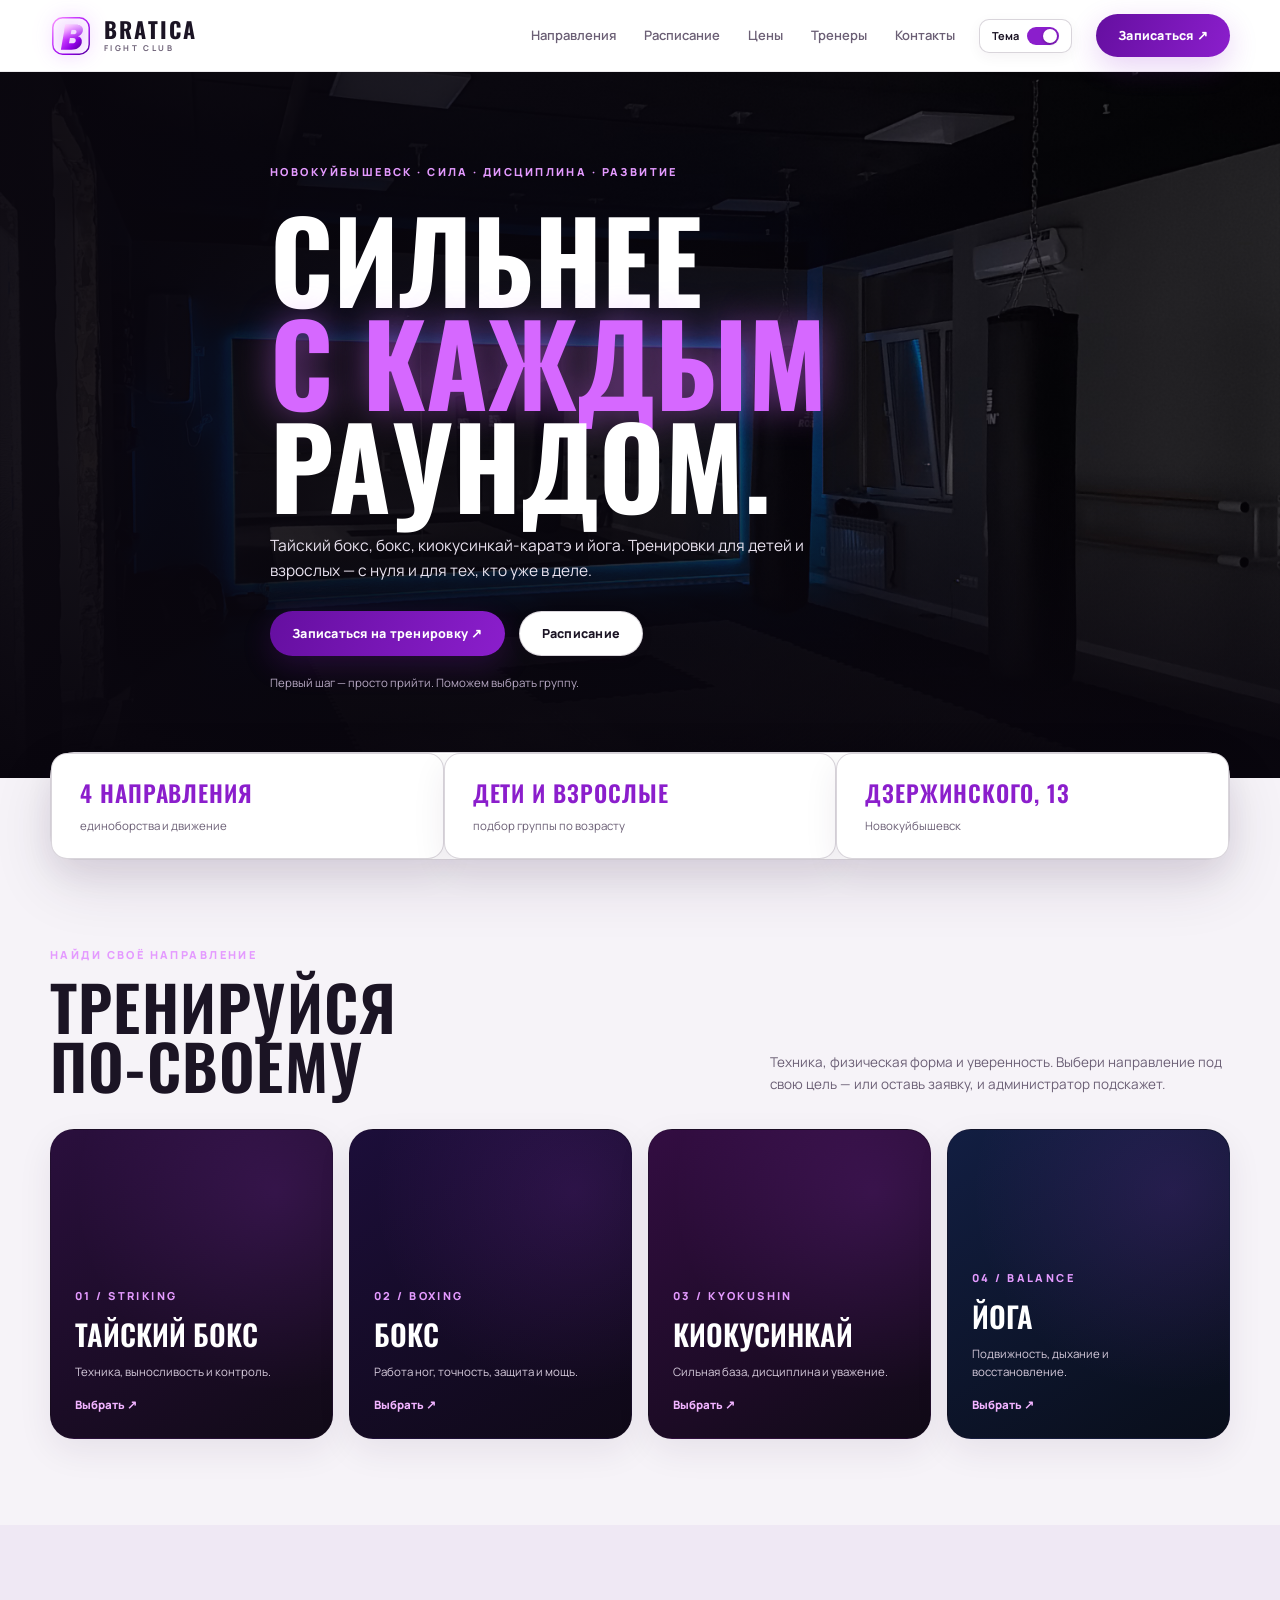
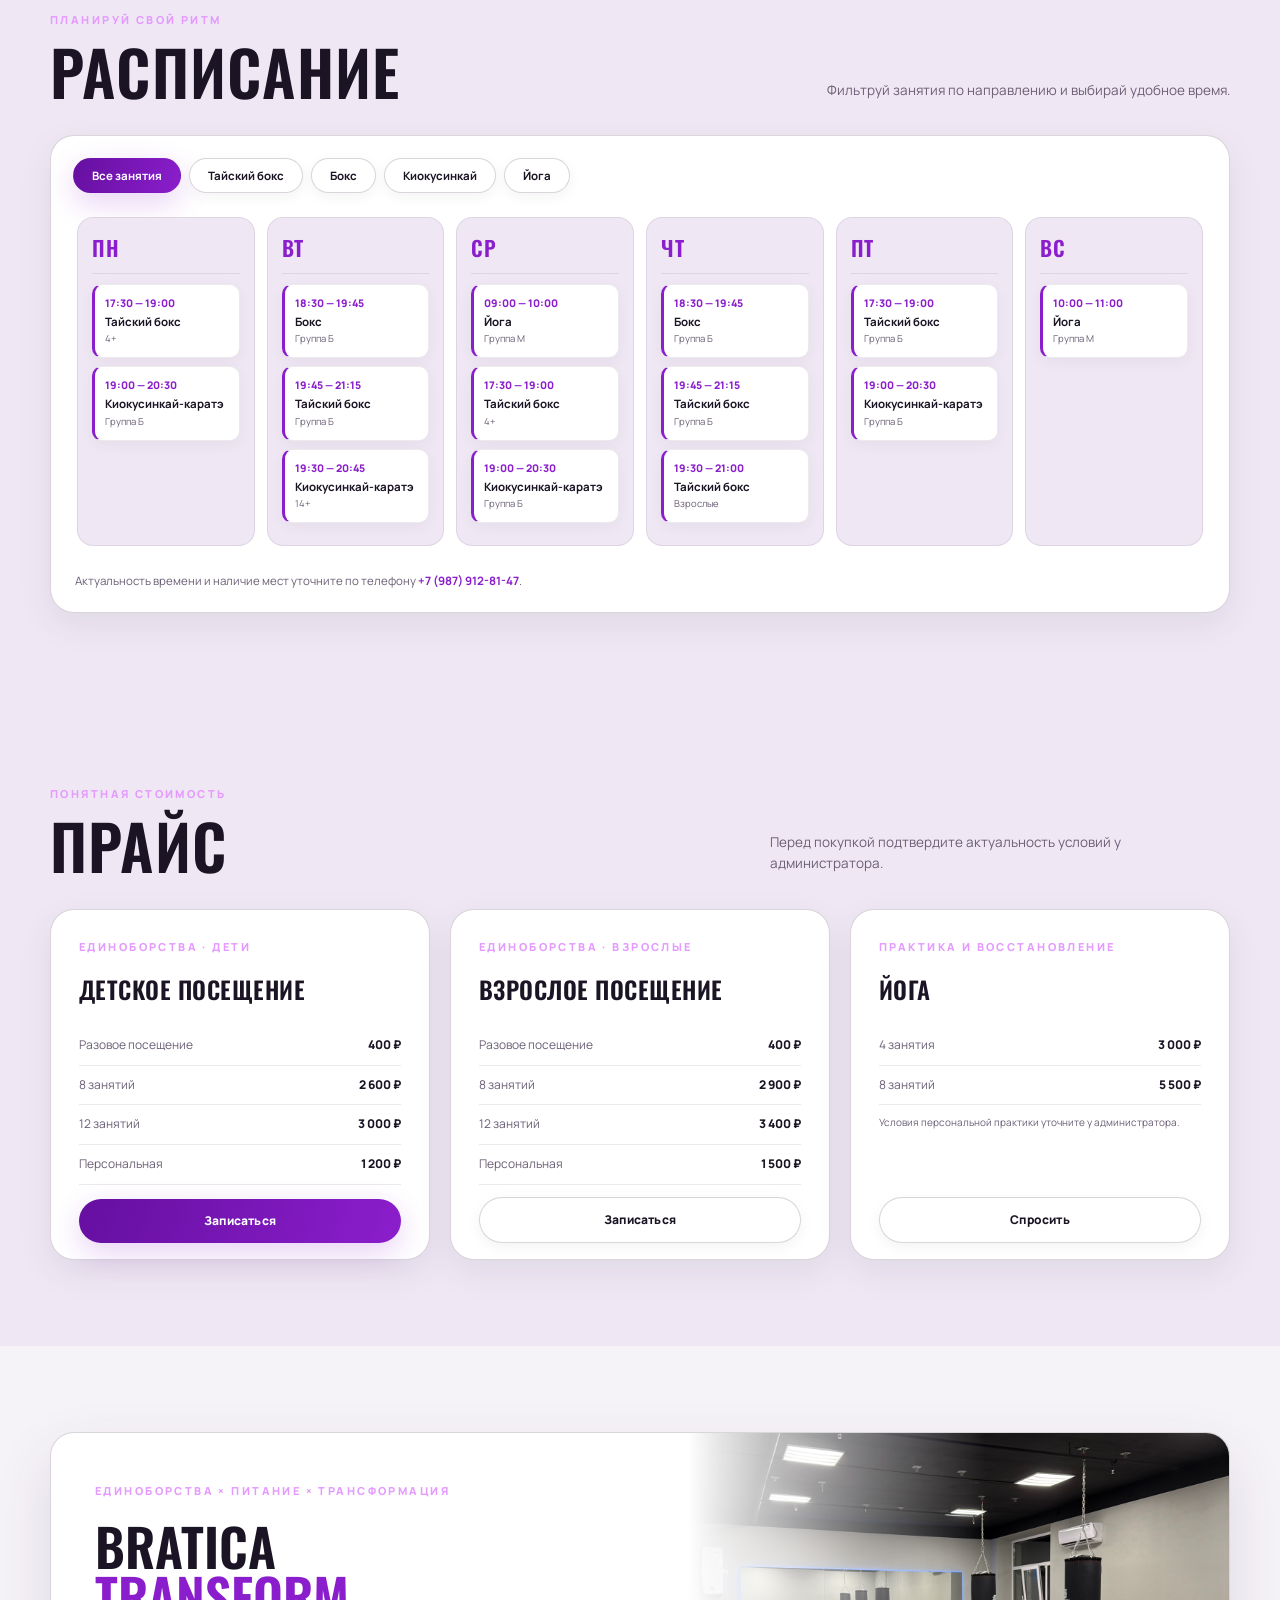
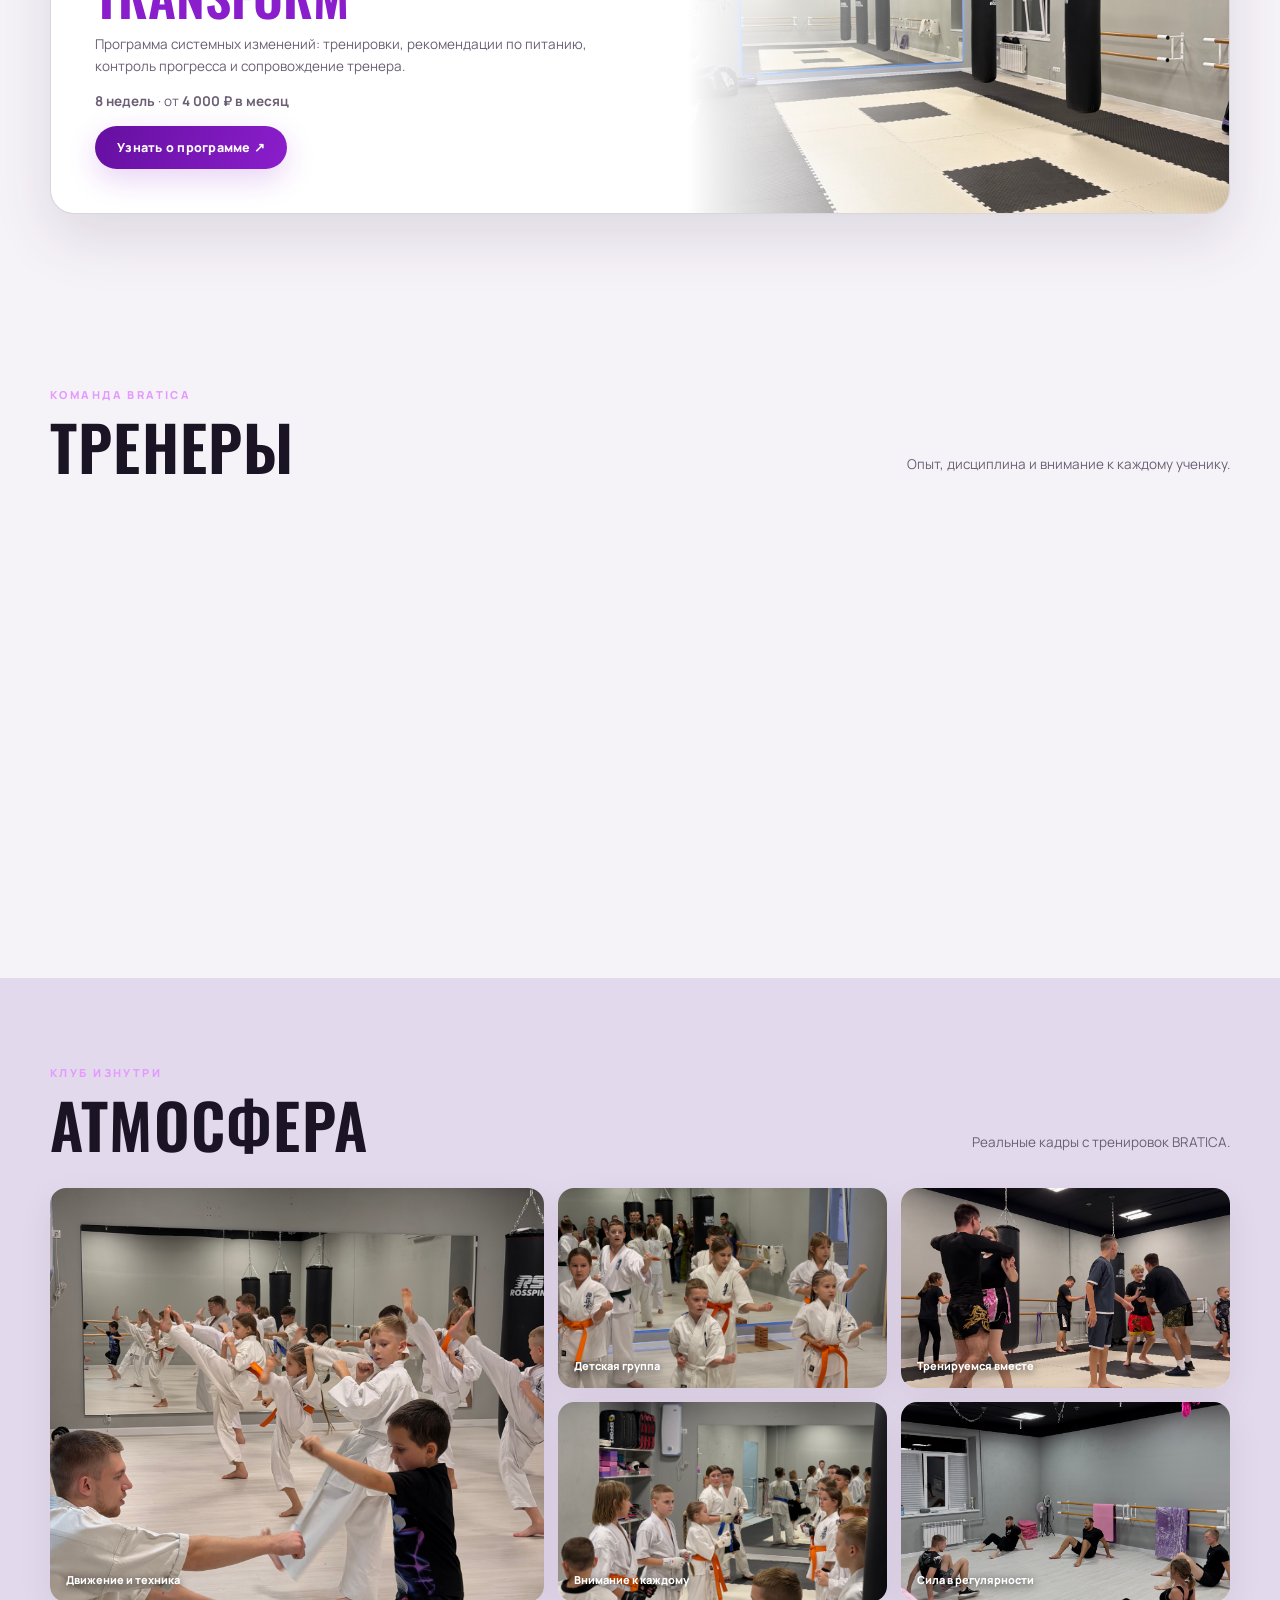
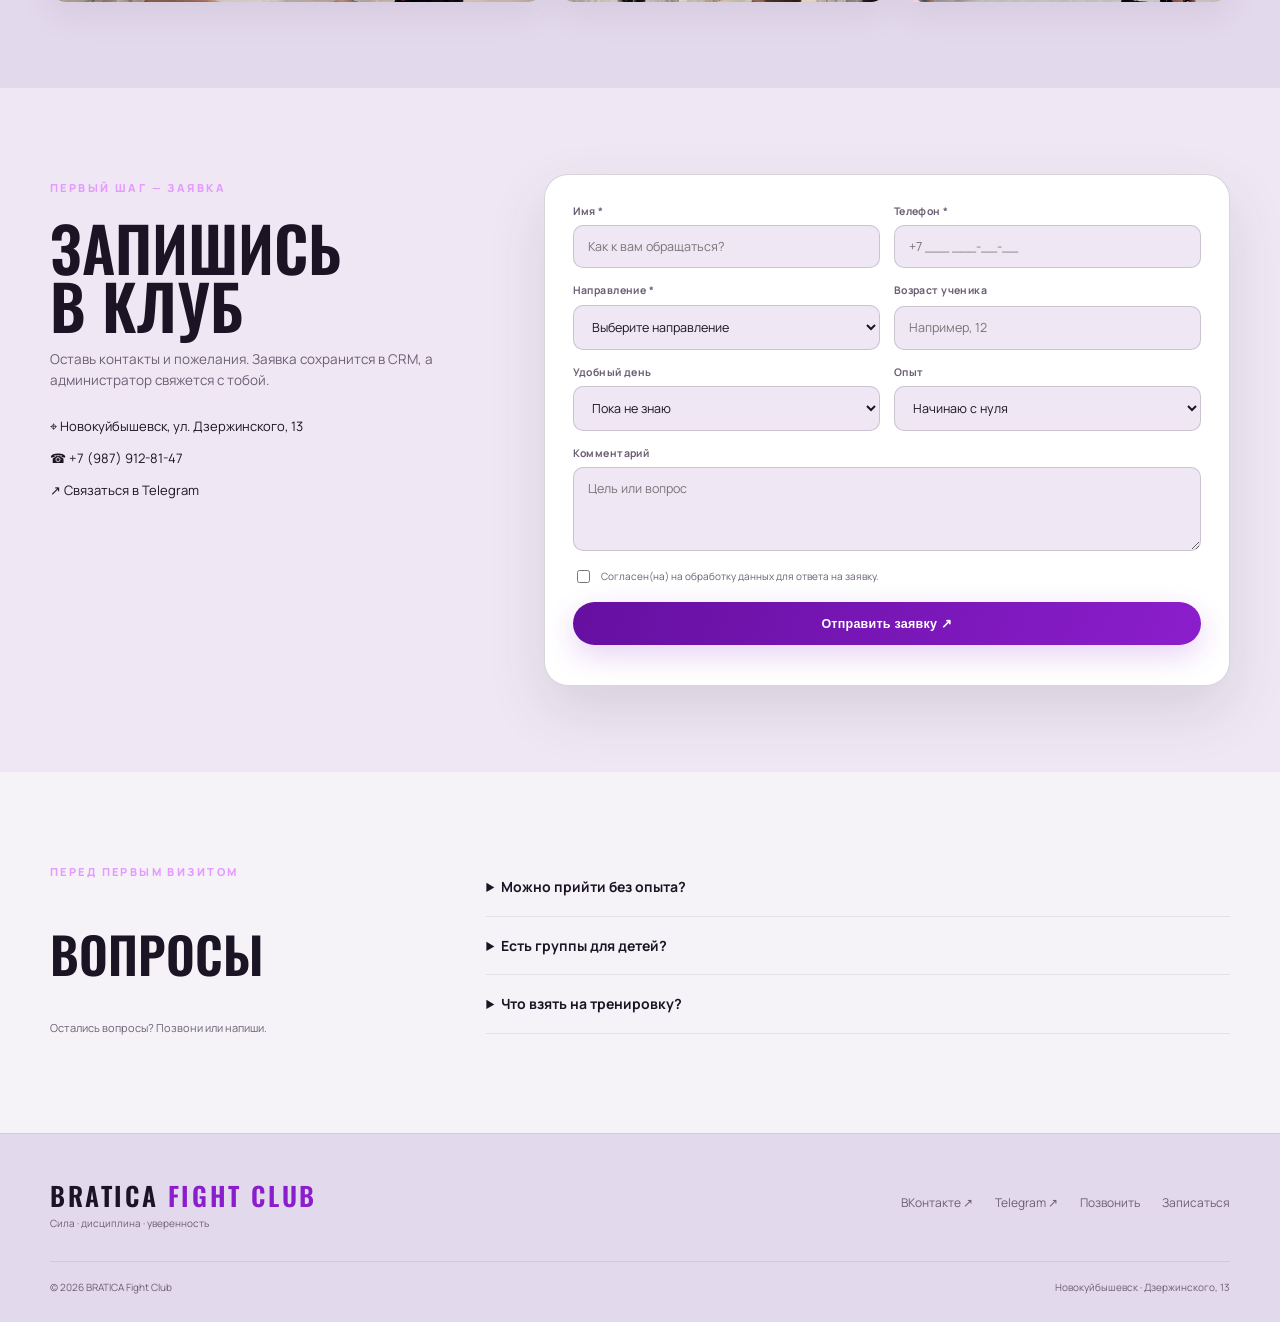
==== commit e4ac5126: "Update index.html" ====
--- a/index.html
+++ b/index.html
@@ -19,14 +19,14 @@
 <section class="schedule-section" id="schedule"><div class="wrap"><div class="head"><div><div class="kicker">Планируй свой ритм</div><h2>Расписание</h2></div><p>Фильтруй занятия по направлению и выбирай удобное время.</p></div><div class="schedule-wrap"><div class="filters" id="filters"><button class="filter active" data-filter="all">Все занятия</button><button class="filter" data-filter="Тайский бокс">Тайский бокс</button><button class="filter" data-filter="Бокс">Бокс</button><button class="filter" data-filter="Киокусинкай-каратэ">Киокусинкай</button><button class="filter" data-filter="Йога">Йога</button></div><div class="schedule" id="scheduleGrid"></div><p class="note">Актуальность времени и наличие мест уточните по телефону <a href="tel:+79879128147">+7 (987) 912-81-47</a>.</p></div></div></div></section>
 <section class="prices" id="prices"><div class="wrap"><div class="head"><div><div class="kicker">Понятная стоимость</div><h2>Прайс</h2></div><p>Перед покупкой подтвердите актуальность условий у администратора.</p></div><div class="price-grid"><article class="price reveal"><div class="kicker">Единоборства · дети</div><h3>Детское посещение</h3><div class="price-line"><span>Разовое посещение</span><b>400 ₽</b></div><div class="price-line"><span>8 занятий</span><b>2 600 ₽</b></div><div class="price-line"><span>12 занятий</span><b>3 000 ₽</b></div><div class="price-line"><span>Персональная</span><b>1 200 ₽</b></div><a class="btn" href="#booking" data-price="Детское посещение">Записаться</a></article><article class="price reveal"><div class="kicker">Единоборства · взрослые</div><h3>Взрослое посещение</h3><div class="price-line"><span>Разовое посещение</span><b>400 ₽</b></div><div class="price-line"><span>8 занятий</span><b>2 900 ₽</b></div><div class="price-line"><span>12 занятий</span><b>3 400 ₽</b></div><div class="price-line"><span>Персональная</span><b>1 500 ₽</b></div><a class="btn secondary" href="#booking" data-price="Взрослое посещение">Записаться</a></article><article class="price reveal"><div class="kicker">Практика и восстановление</div><h3>Йога</h3><div class="price-line"><span>4 занятия</span><b>3 000 ₽</b></div><div class="price-line"><span>8 занятий</span><b>5 500 ₽</b></div><p style="color:var(--muted);font-size:10px">Условия персональной практики уточните у администратора.</p><a class="btn secondary" href="#booking" data-direction="Йога">Спросить</a></article></div></div></section>
 <section><div class="wrap"><div class="transform"><div class="transform-copy"><div class="kicker">Единоборства × питание × трансформация</div><h3>BRATICA<br><span>TRANSFORM</span></h3><p>Программа системных изменений: тренировки, рекомендации по питанию, контроль прогресса и сопровождение тренера.</p><p><b>8 недель</b> · от <b>4 000 ₽ в месяц</b></p><a class="btn" href="#booking" data-direction="BRATICA Transform">Узнать о программе ↗</a></div><div class="transform-photo" aria-label="Зал клуба"></div></div></div></section>
-
-<!-- ТРЕНЕРЫ С ТВОИМИ ПОСТЕРАМИ -->
 <section id="team"><div class="wrap"><div class="head"><div><div class="kicker">Команда BRATICA</div><h2>Тренеры</h2></div><p>Опыт, дисциплина и внимание к каждому ученику.</p></div><div class="trainers">
   <article class="trainer reveal">
-    <img src="/static/images/trainer-pavel.PNG" alt="Павел Возко" loading="lazy">
+    <img src="/static/images/trainer-pavel.png" alt="Павел Возко" loading="lazy">
     <div class="trainer-info">
       <span>Тайский бокс</span>
-      <p>Многократный победитель и призер турниров.</p>
+      <h3>Павел Возко</h3>
+      <p>Тренер по тайскому боксу</p>
+      <small>Многократный победитель и призёр турниров, кандидат в мастера спорта.</small>
     </div>
   </article>
 
@@ -34,7 +34,9 @@
     <img src="/static/images/trainer-evgeniy.JPEG" alt="Евгений Возко" loading="lazy">
     <div class="trainer-info">
       <span>Бокс</span>
-      <p>Кандидат в мастера спорта по боксу.</p>
+      <h3>Евгений Возко</h3>
+      <p>Тренер по боксу</p>
+      <small>Кандидат в мастера спорта по боксу, победитель и призёр областных соревнований.</small>
     </div>
   </article>
 
@@ -42,7 +44,9 @@
     <img src="/static/images/trainer-danil.PNG" alt="Данил Определеннов" loading="lazy">
     <div class="trainer-info">
       <span>Киокусинкай-каратэ</span>
-      <p>6-кратный победитель всероссийских кубков IKU.</p>
+      <h3>Данил Определеннов</h3>
+      <p>Тренер по киокусинкай-каратэ</p>
+      <small>6-кратный победитель всероссийских кубков IKU, чемпион России.</small>
     </div>
   </article>
 
@@ -50,12 +54,12 @@
     <img src="/static/images/trainer-natalya.PNG" alt="Наталья Николенко" loading="lazy">
     <div class="trainer-info">
       <span>Йога</span>
-      <p>Практикует йогу более 20 лет.</p>
+      <h3>Наталья Николенко</h3>
+      <p>Тренер по йоге · более 20 лет практики</p>
+      <small>Практикует йогу более 20 лет. Мобильность и внутренняя сила.</small>
     </div>
   </article>
 </div></div></section>
-
-
 <section style="background:var(--surface-3)"><div class="wrap"><div class="head"><div><div class="kicker">Клуб изнутри</div><h2>Атмосфера</h2></div><p>Реальные кадры с тренировок BRATICA.</p></div><div class="gallery"><figure><img src="/static/images/training-action.jpg" alt="Динамичная тренировка" loading="lazy"><figcaption>Движение и техника</figcaption></figure><figure><img src="/static/images/training-kids.jpg" alt="Детская группа киокусинкай" loading="lazy"><figcaption>Детская группа</figcaption></figure><figure><img src="/static/images/training-group.jpg" alt="Групповая тренировка" loading="lazy"><figcaption>Тренируемся вместе</figcaption></figure><figure><img src="/static/images/training-coach.jpg" alt="Тренер помогает ученику" loading="lazy"><figcaption>Внимание к каждому</figcaption></figure><figure><img src="/static/images/training-yoga.jpg" alt="Функциональная тренировка" loading="lazy"><figcaption>Сила в регулярности</figcaption></figure></div></div></section>
 <section class="booking-section" id="booking"><div class="wrap booking"><div class="booking-copy"><div class="kicker">Первый шаг — заявка</div><h2>Запишись<br>в клуб</h2><p>Оставь контакты и пожелания. Заявка сохранится в CRM, а администратор свяжется с тобой.</p><div class="facts"><div>⌖ <a href="https://yandex.ru/maps/?text=Новокуйбышевск%2C%20улица%20Дзержинского%2C%2013" target="_blank" rel="noopener">Новокуйбышевск, ул. Дзержинского, 13</a></div><div>☎ <a href="tel:+79879128147">+7 (987) 912-81-47</a></div><div>↗ <a href="https://t.me/gehedi" target="_blank" rel="noopener">Связаться в Telegram</a></div></div></div><form class="form" id="bookingForm"><div class="fields"><div class="field"><label for="name">Имя *</label><input id="name" name="name" required maxlength="80" autocomplete="name" placeholder="Как к вам обращаться?"></div><div class="field"><label for="phone">Телефон *</label><input id="phone" name="phone" required type="tel" maxlength="30" autocomplete="tel" placeholder="+7 ___ ___-__-__"></div><div class="field"><label for="direction">Направление *</label><select id="direction" name="direction" required><option value="">Выберите направление</option><option>Тайский бокс</option><option>Бокс</option><option>Киокусинкай-каратэ</option><option>Йога</option><option>BRATICA Transform</option><option>Персональная тренировка</option></select></div><div class="field"><label for="age">Возраст ученика</label><input id="age" name="age" type="number" min="4" max="99" placeholder="Например, 12"></div><div class="field"><label for="time">Удобный день</label><select id="time" name="preferred_time"><option value="">Пока не знаю</option><option>Понедельник</option><option>Вторник</option><option>Среда</option><option>Четверг</option><option>Пятница</option><option>Воскресенье</option><option>Обсудить с администратором</option></select></div><div class="field"><label for="experience">Опыт</label><select id="experience" name="experience"><option>Начинаю с нуля</option><option>Есть опыт</option><option>Возвращаюсь после перерыва</option></select></div><div class="field full"><label for="comment">Комментарий</label><textarea id="comment" name="comment" maxlength="1000" placeholder="Цель или вопрос"></textarea></div><div class="field full" style="display:none"><input name="website" tabindex="-1" autocomplete="off"></div></div><label class="consent"><input type="checkbox" name="consent" required><span>Согласен(на) на обработку данных для ответа на заявку.</span></label><button class="btn" id="submitBtn" type="submit">Отправить заявку ↗</button><div class="form-status" id="formStatus" aria-live="polite"></div></form></div></section>
 <section><div class="wrap faq"><div><div class="kicker">Перед первым визитом</div><h2>Вопросы</h2><p style="color:var(--muted);font-size:11px">Остались вопросы? Позвони или напиши.</p></div><div><details><summary>Можно прийти без опыта?</summary><p>Да. Начинающим поможем выбрать подходящую группу.</p></details><details><summary>Есть группы для детей?</summary><p>Да, расписание и формат занятия подбираются по возрасту.</p></details><details><summary>Что взять на тренировку?</summary><p>Удобную спортивную одежду и воду. Экипировку уточните у администратора.</p></details></div></div></section>
--- a/static/bratica-2026.css
+++ b/static/bratica-2026.css
@@ -1278,32 +1278,103 @@
   object-position: center top;
 }
 
-/* Фикс карточек тренеров */
+/* Сетка тренеров: строго 4 колонки в ряд */
 .trainers {
   display: grid;
-  grid-template-columns: repeat(4, 1fr);
+  grid-template-columns: repeat(4, 1fr) !important;
   gap: 16px;
-  align-items: stretch; /* Растягиваем карточки по высоте */
+  align-items: stretch;
 }
 
 .trainer {
+  position: relative;
+  border-radius: var(--radius-md);
+  overflow: hidden;
+  border: 1px solid var(--line-strong);
+  background: var(--surface);
+  box-shadow: var(--shadow-md);
   display: flex;
   flex-direction: column;
-  height: 100%; /* Карточка занимает всю доступную высоту */
+}
+
+.trainer img {
+  display: block;
+  width: 100%;
+  height: 380px; /* Фиксированная высота для красивого кадрирования постеров */
+  object-fit: cover;
+  object-position: center top;
+}
+
+.trainer-info {
+  padding: 14px 16px;
+  background: var(--surface);
+  border-top: 1px solid var(--line);
+}
+
+.trainer-info span {
+  font-size: 9.5px;
+  color: #e49aff;
+  letter-spacing: 0.12em;
+  text-transform: uppercase;
+  font-weight: 800;
+  display: block;
+  margin-bottom: 2px;
+}
+
+.trainer-info p {
+  font-size: 11px;
+  color: var(--muted);
+  margin: 0;
+  line-height: 1.4;
+}
+
+/* Адаптив для мобильных (на телефонах по 2 в ряд или список) */
+@media(max-width: 1050px) {
+  .trainers {
+    grid-template-columns: repeat(2, 1fr) !important;
+  }
+}
+@media(max-width: 650px) {
+  .trainers {
+    grid-template-columns: 1fr !important;
+  }
+  .trainer img {
+    height: 420px;
+  }
+}
+/* --- ТОЧНЫЕ ИСПРАВЛЕНИЯ --- */
+
+/* 1. Убираем нафиг плавающую мобильную ссылку в самом низу */
+.mobile-cta {
+  display: none !important;
+}
+
+/* 2. Идеальная сетка для 4 тренеров в один ряд */
+.trainers {
+  display: grid !important;
+  grid-template-columns: repeat(4, 1fr) !important;
+  gap: 16px !important;
+  align-items: stretch !important;
+}
+
+.trainer {
+  display: flex !important;
+  flex-direction: column !important;
+  height: 100% !important;
+  background: var(--surface);
+  border: 1px solid var(--line-strong);
+  border-radius: var(--radius-md);
   overflow: hidden;
 }
 
-.trainer img {
-  width: 100%;
-  height: 320px; /* Фиксированная высота для фото */
-  object-fit: cover; /* Картинка заполняет область, не сплющиваясь */
-  object-position: center top; /* Центрируем по лицу */
-  border-radius: var(--radius-md) var(--radius-md) 0 0;
-}
-
-.trainer-info {
-  flex: 1; /* Текстовый блок занимает оставшееся место */
-  padding: 18px;
-  background: linear-gradient(180deg, rgba(20,16,25,0) 0%, var(--surface) 100%);
-}
-
+/* Адаптив для мобильных устройств */
+@media(max-width: 1050px) {
+  .trainers {
+    grid-template-columns: repeat(2, 1fr) !important;
+  }
+}
+@media(max-width: 650px) {
+  .trainers {
+    grid-template-columns: 1fr !important;
+  }
+}
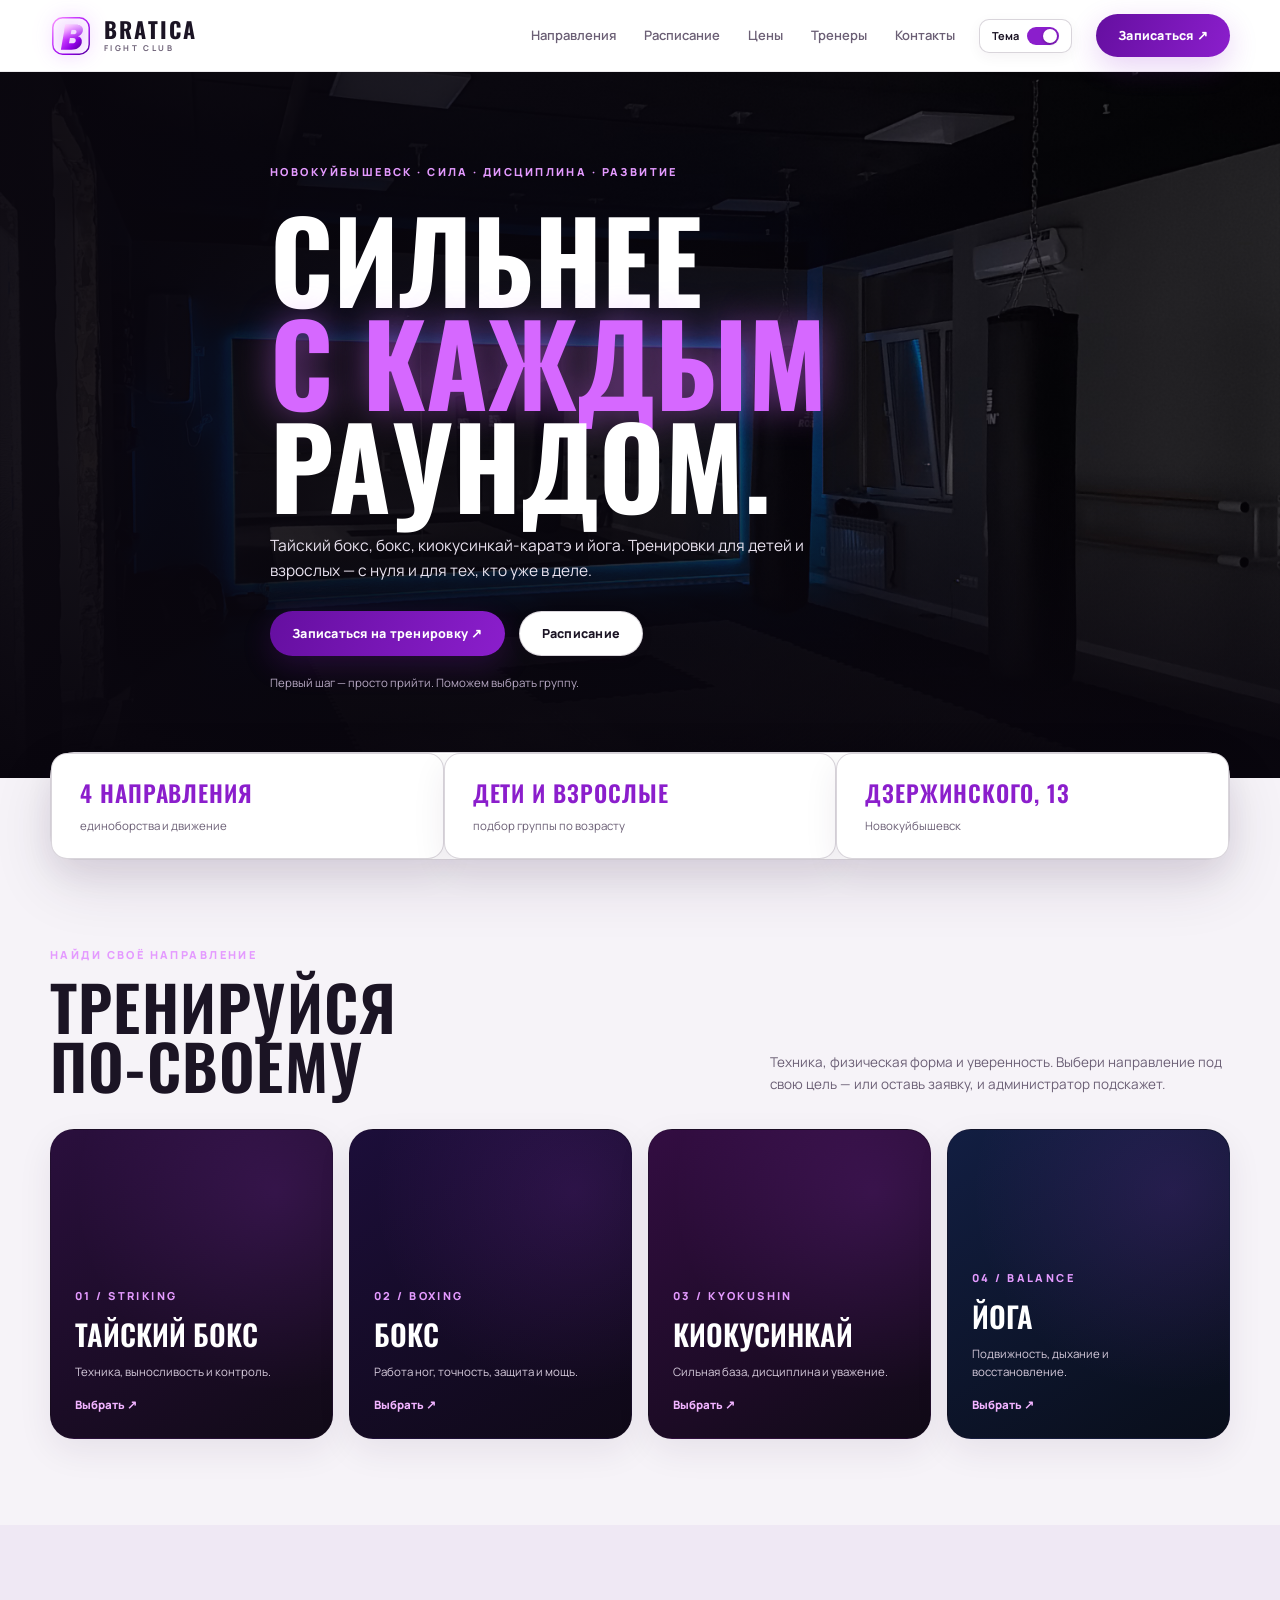
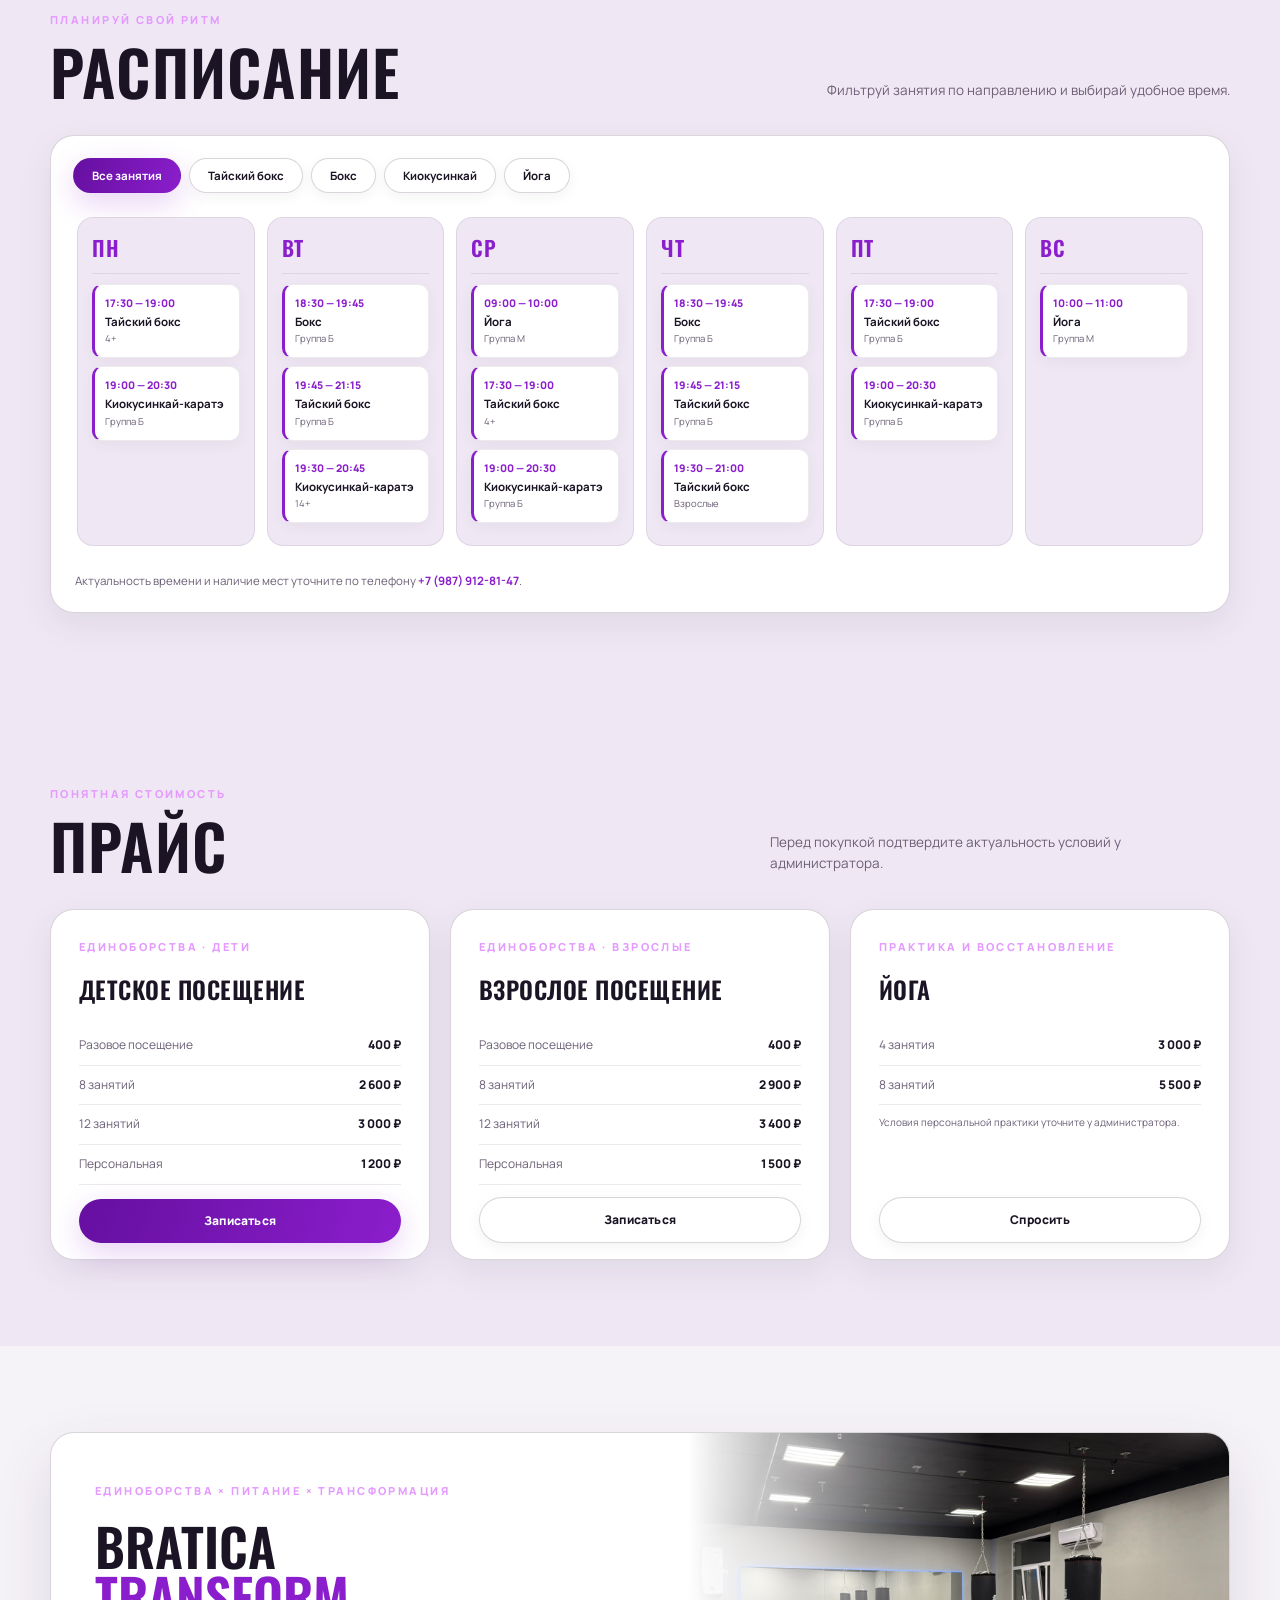
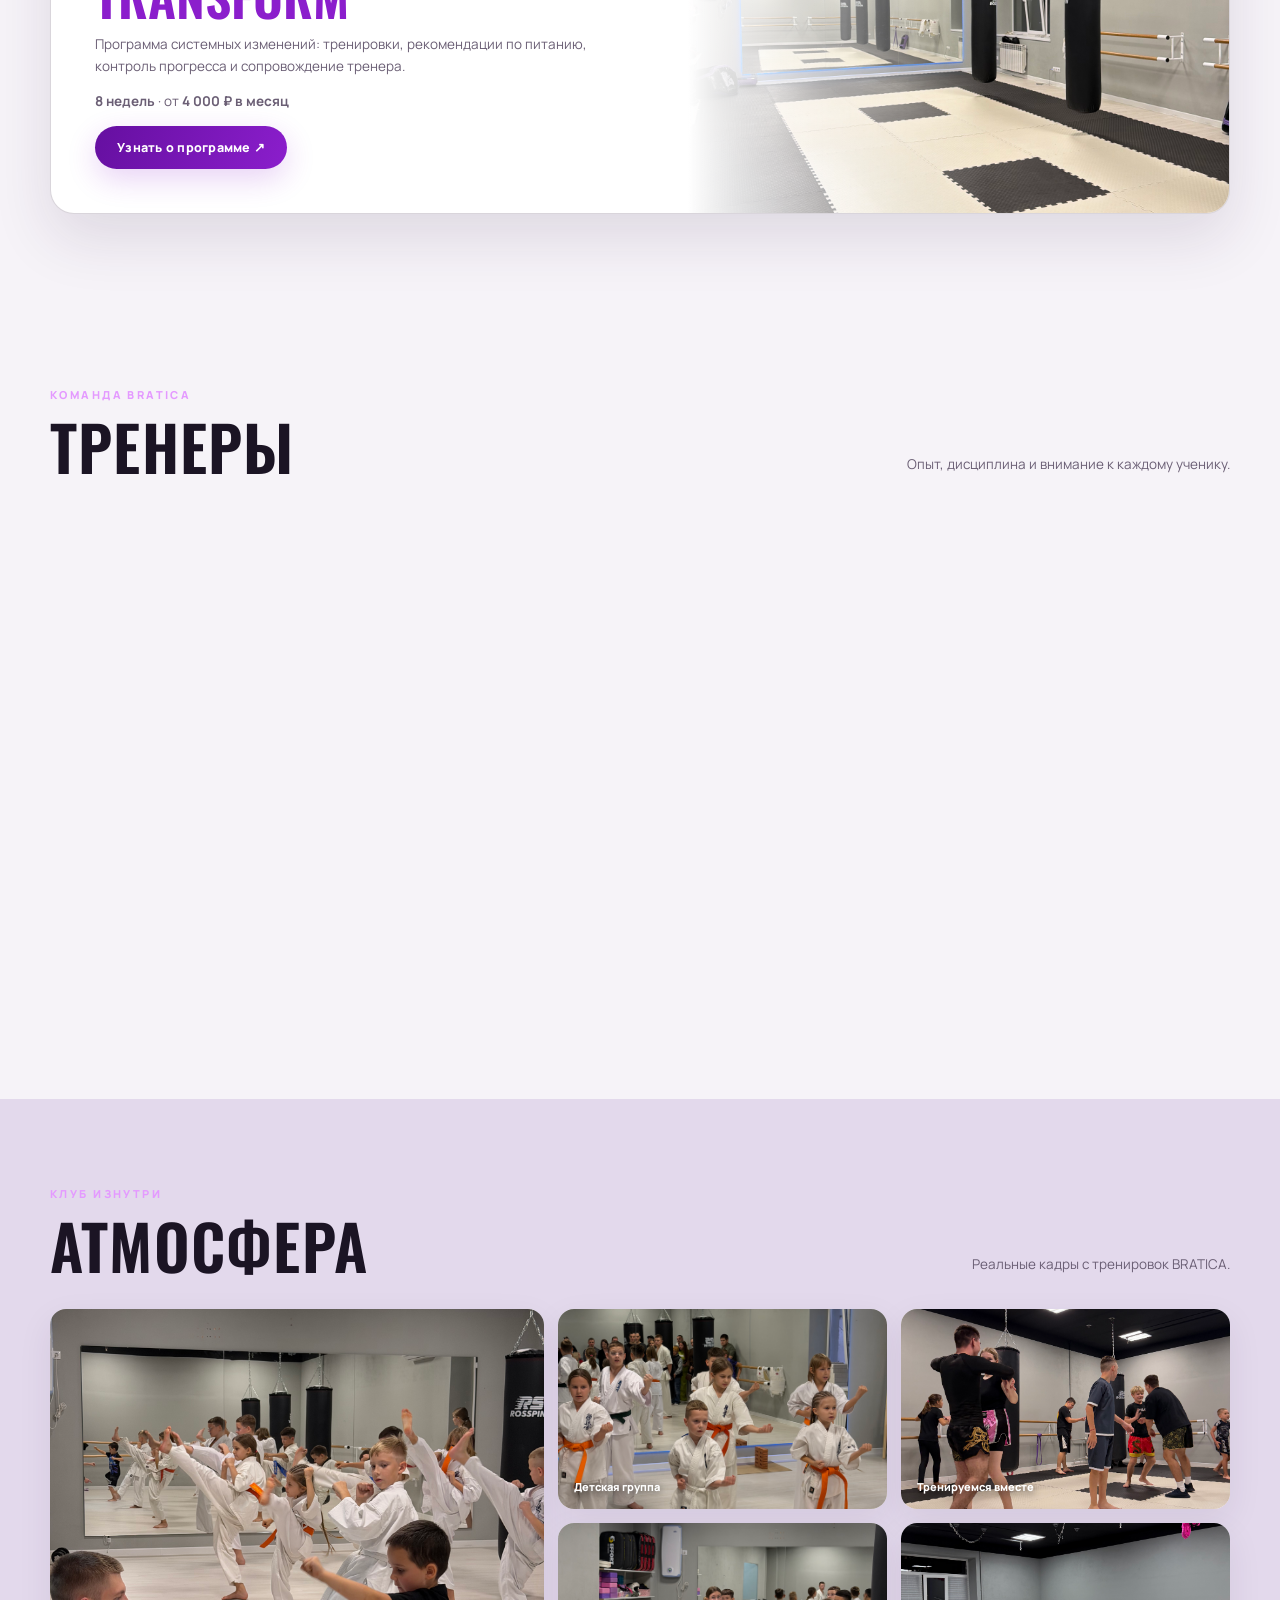
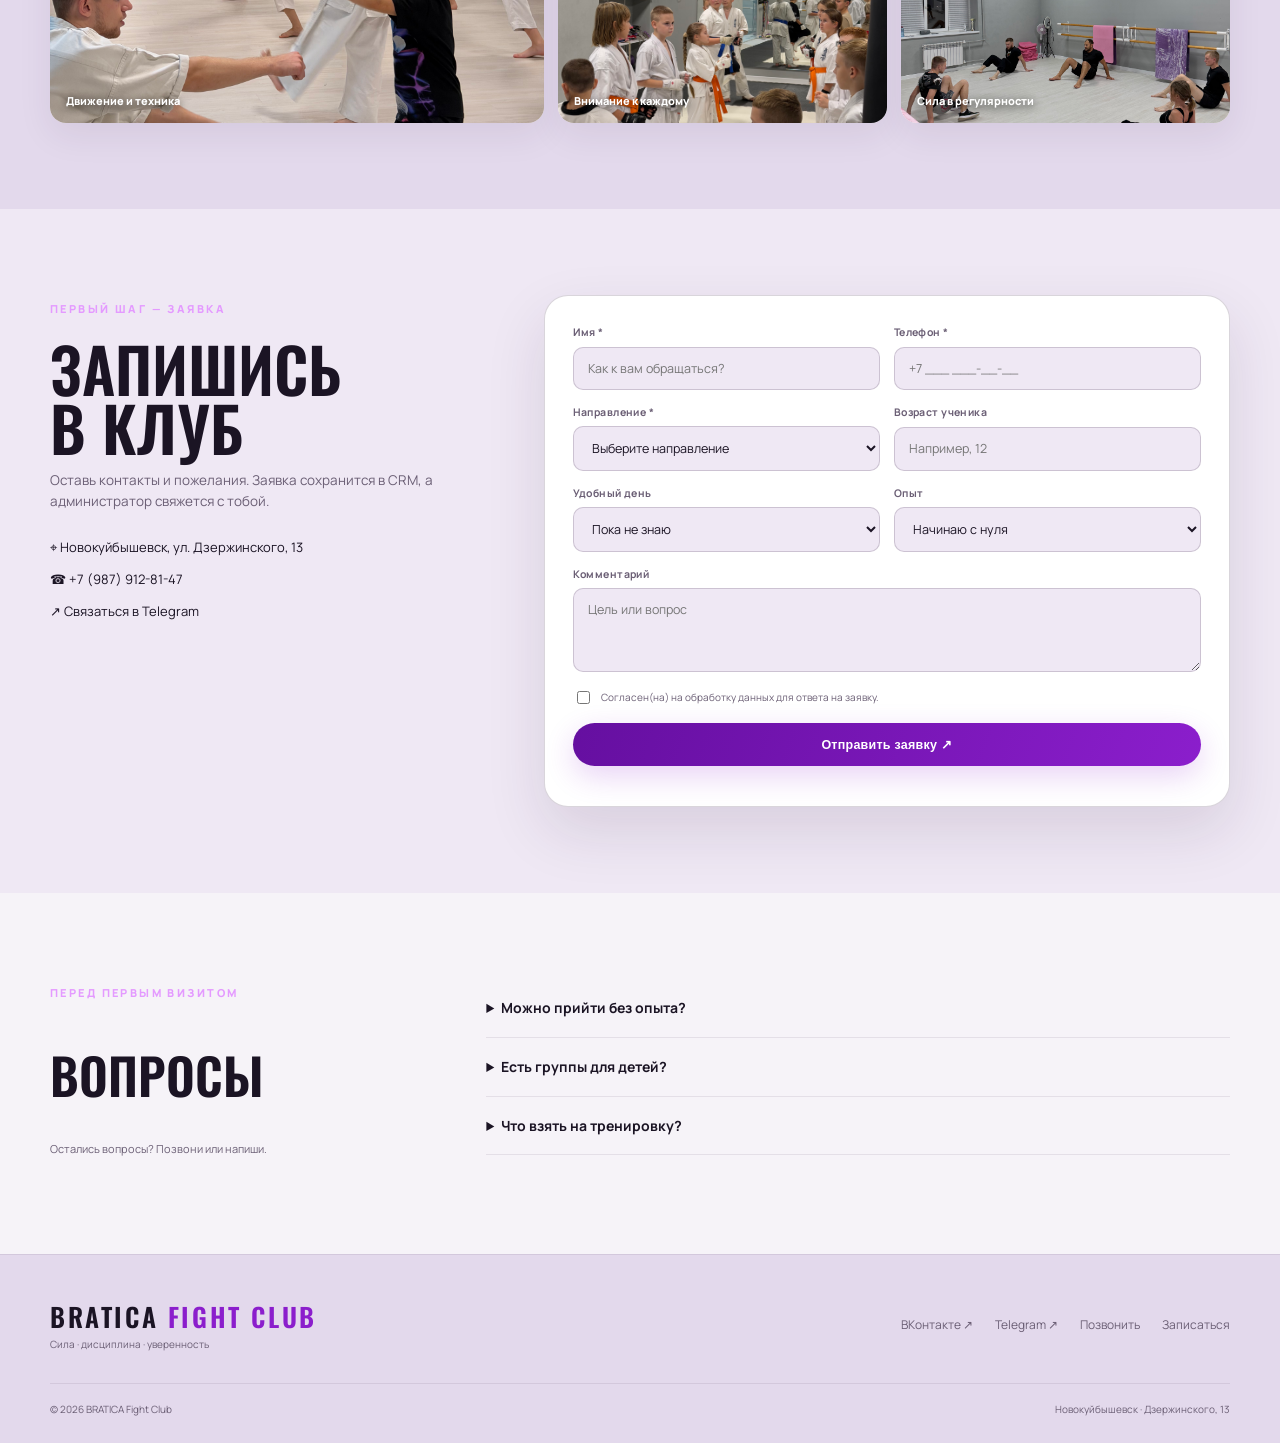
==== commit 445478fb: "Update index.html" ====
--- a/index.html
+++ b/index.html
@@ -21,7 +21,7 @@
 <section><div class="wrap"><div class="transform"><div class="transform-copy"><div class="kicker">Единоборства × питание × трансформация</div><h3>BRATICA<br><span>TRANSFORM</span></h3><p>Программа системных изменений: тренировки, рекомендации по питанию, контроль прогресса и сопровождение тренера.</p><p><b>8 недель</b> · от <b>4 000 ₽ в месяц</b></p><a class="btn" href="#booking" data-direction="BRATICA Transform">Узнать о программе ↗</a></div><div class="transform-photo" aria-label="Зал клуба"></div></div></div></section>
 <section id="team"><div class="wrap"><div class="head"><div><div class="kicker">Команда BRATICA</div><h2>Тренеры</h2></div><p>Опыт, дисциплина и внимание к каждому ученику.</p></div><div class="trainers">
   <article class="trainer reveal">
-    <img src="/static/images/trainer-pavel.png" alt="Павел Возко" loading="lazy">
+    <img src="/static/images/trainer-pavel.PNG" alt="Павел Возко" loading="lazy">
     <div class="trainer-info">
       <span>Тайский бокс</span>
       <h3>Павел Возко</h3>
--- a/static/bratica-2026.css
+++ b/static/bratica-2026.css
@@ -1342,39 +1342,100 @@
     height: 420px;
   }
 }
-/* --- ТОЧНЫЕ ИСПРАВЛЕНИЯ --- */
-
-/* 1. Убираем нафиг плавающую мобильную ссылку в самом низу */
+/* --- ФИКС КАРТОЧЕК ТРЕНЕРОВ (БЕСШОВНЫЙ ФОН И 4 В РЯД) --- */
+
 .mobile-cta {
   display: none !important;
 }
 
-/* 2. Идеальная сетка для 4 тренеров в один ряд */
+/* Строго 4 колонки без переносов Натальи */
 .trainers {
   display: grid !important;
-  grid-template-columns: repeat(4, 1fr) !important;
+  grid-template-columns: repeat(4, minmax(0, 1fr)) !important;
   gap: 16px !important;
   align-items: stretch !important;
 }
 
 .trainer {
+  position: relative !important;
   display: flex !important;
   flex-direction: column !important;
   height: 100% !important;
-  background: var(--surface);
-  border: 1px solid var(--line-strong);
-  border-radius: var(--radius-md);
-  overflow: hidden;
-}
-
-/* Адаптив для мобильных устройств */
-@media(max-width: 1050px) {
+  background: var(--surface) !important;
+  border: 1px solid var(--line-strong) !important;
+  border-radius: var(--radius-md) !important;
+  overflow: hidden !important;
+  box-shadow: var(--shadow-md) !important;
+}
+
+.trainer:nth-child(4) {
+  grid-column: auto !important; /* Убираем уход Натальи на отдельный ряд */
+}
+
+.trainer img {
+  display: block !important;
+  width: 100% !important;
+  height: 360px !important;
+  object-fit: cover !important;
+  object-position: center top !important;
+}
+
+/* Фон описания во всю ширину от края до края карточки */
+.trainer-info {
+  position: relative !important;
+  inset: auto !important;
+  width: 100% !important;
+  margin: 0 !important;
+  padding: 16px 18px 18px !important;
+  background: var(--surface-2) !important; /* Плотный красивый фон */
+  border-top: 1px solid var(--line-strong) !important;
+  box-sizing: border-box !important;
+  flex: 1 !important;
+}
+
+.trainer-info span {
+  font-size: 9.5px;
+  color: #e49aff;
+  letter-spacing: 0.14em;
+  text-transform: uppercase;
+  font-weight: 800;
+  display: block;
+  margin-bottom: 4px;
+}
+
+.trainer-info h3 {
+  font-family: 'Oswald', sans-serif;
+  font-weight: 600;
+  font-size: 22px;
+  text-transform: uppercase;
+  margin: 2px 0 4px;
+  color: var(--text);
+}
+
+.trainer-info p {
+  font-size: 11.5px;
+  color: var(--text);
+  margin: 0 0 6px;
+  line-height: 1.35;
+  font-weight: 600;
+}
+
+.trainer-info small {
+  display: block;
+  font-size: 10px;
+  color: var(--muted);
+  line-height: 1.4;
+}
+
+/* Адаптив для маленьких экранов */
+@media(max-width: 900px) {
   .trainers {
     grid-template-columns: repeat(2, 1fr) !important;
   }
 }
-@media(max-width: 650px) {
+@media(max-width: 550px) {
   .trainers {
     grid-template-columns: 1fr !important;
   }
 }
+
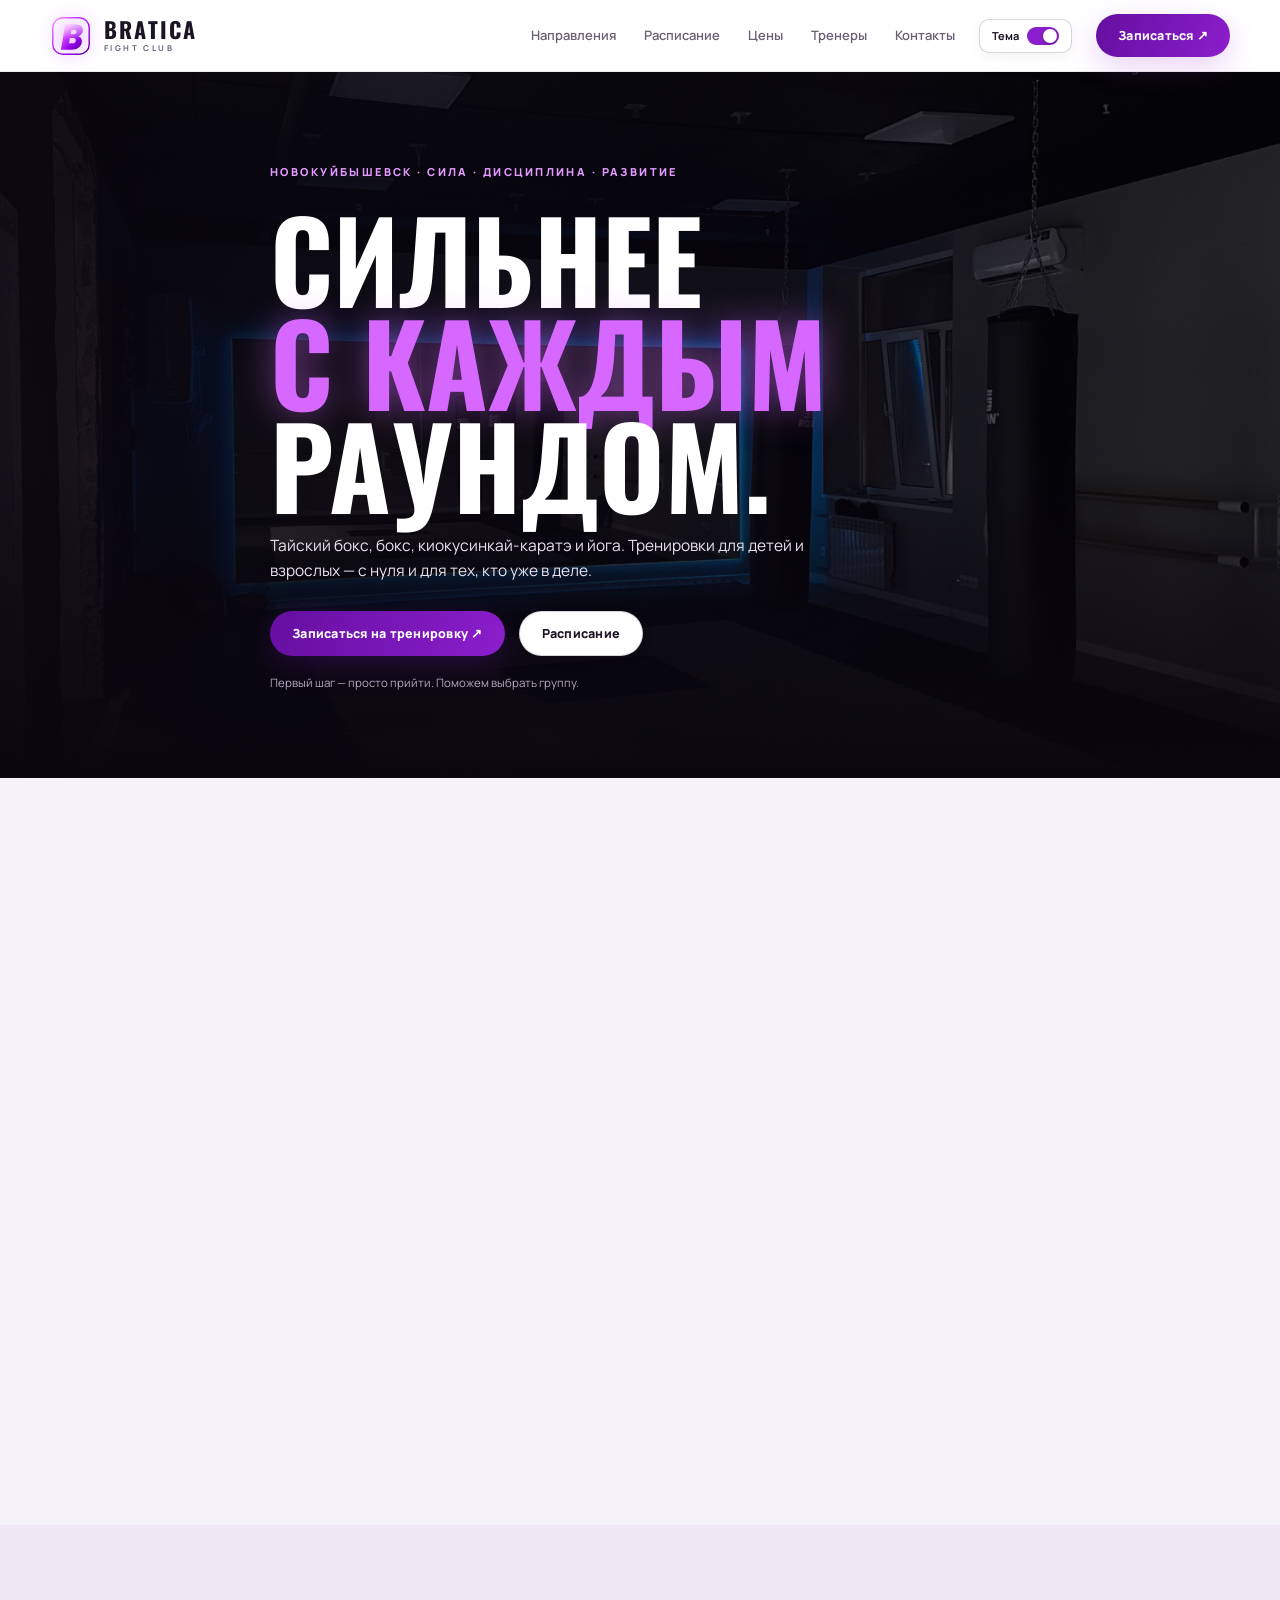
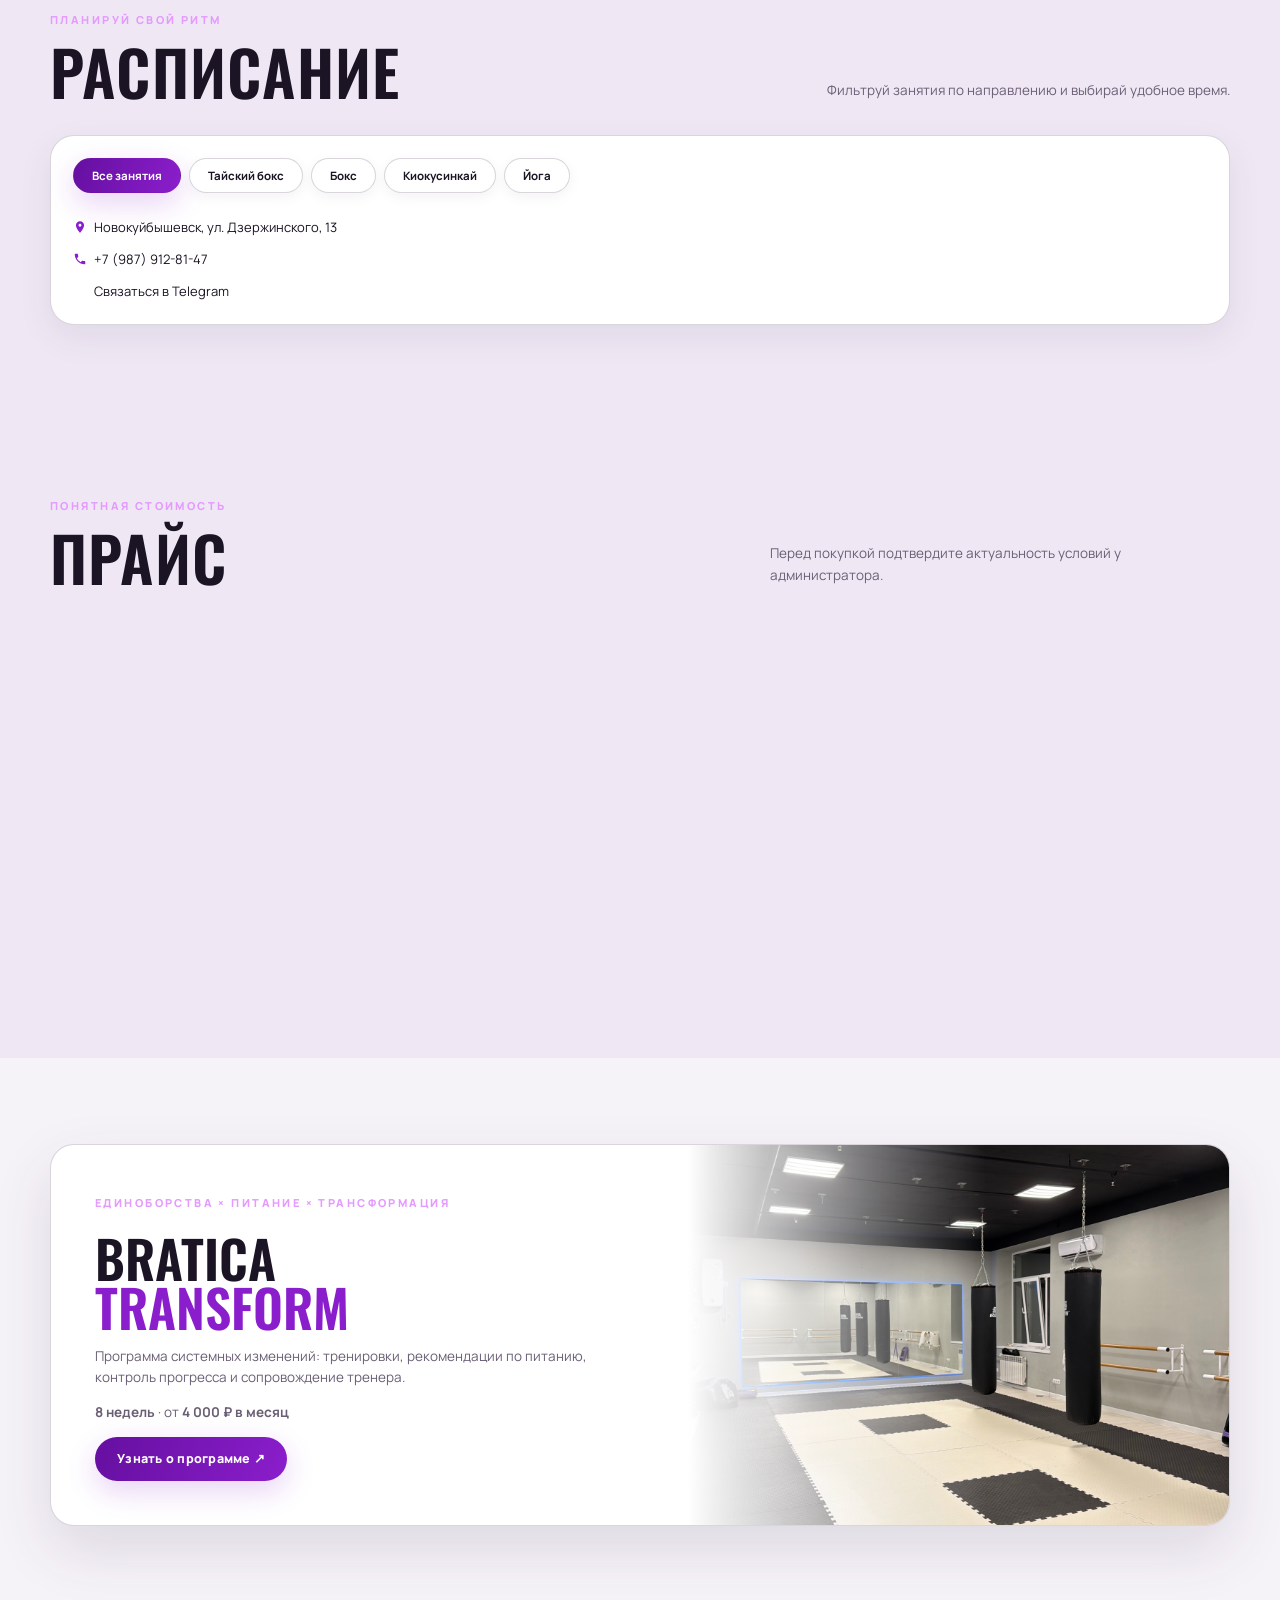
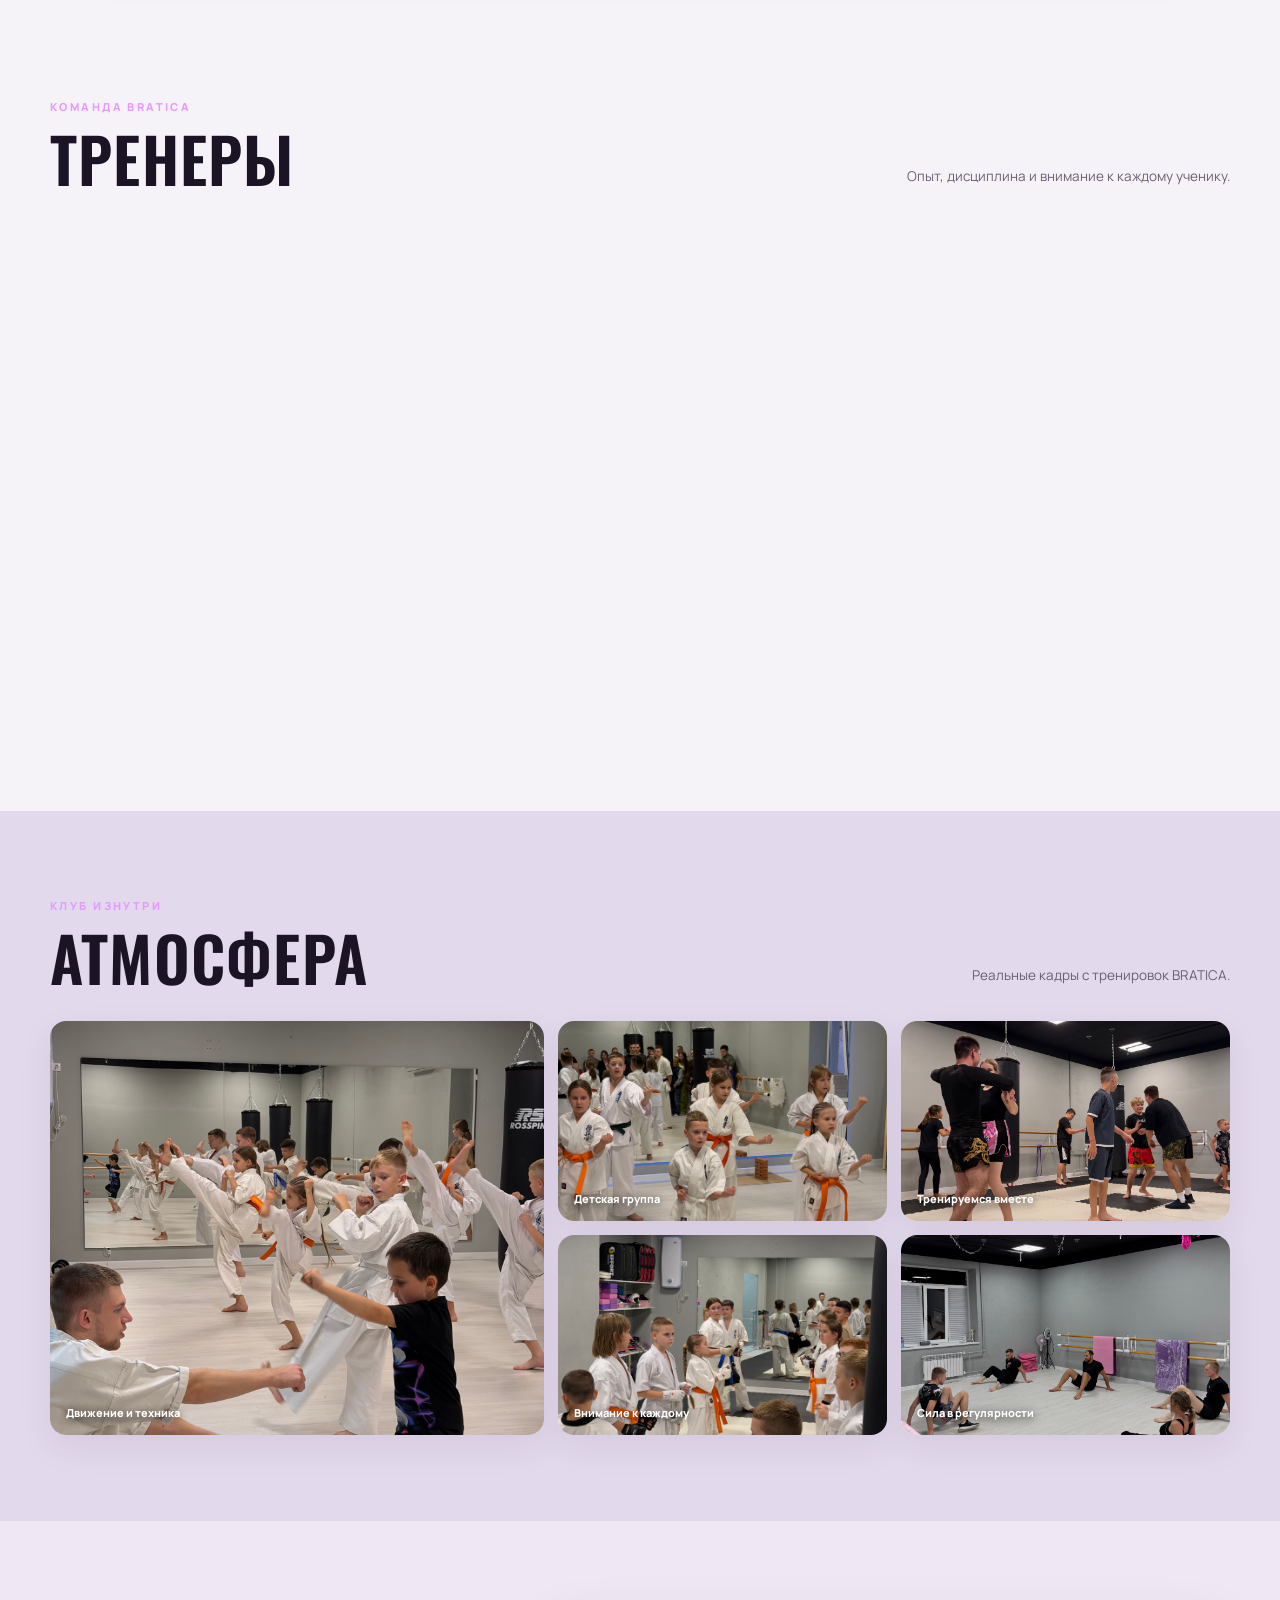
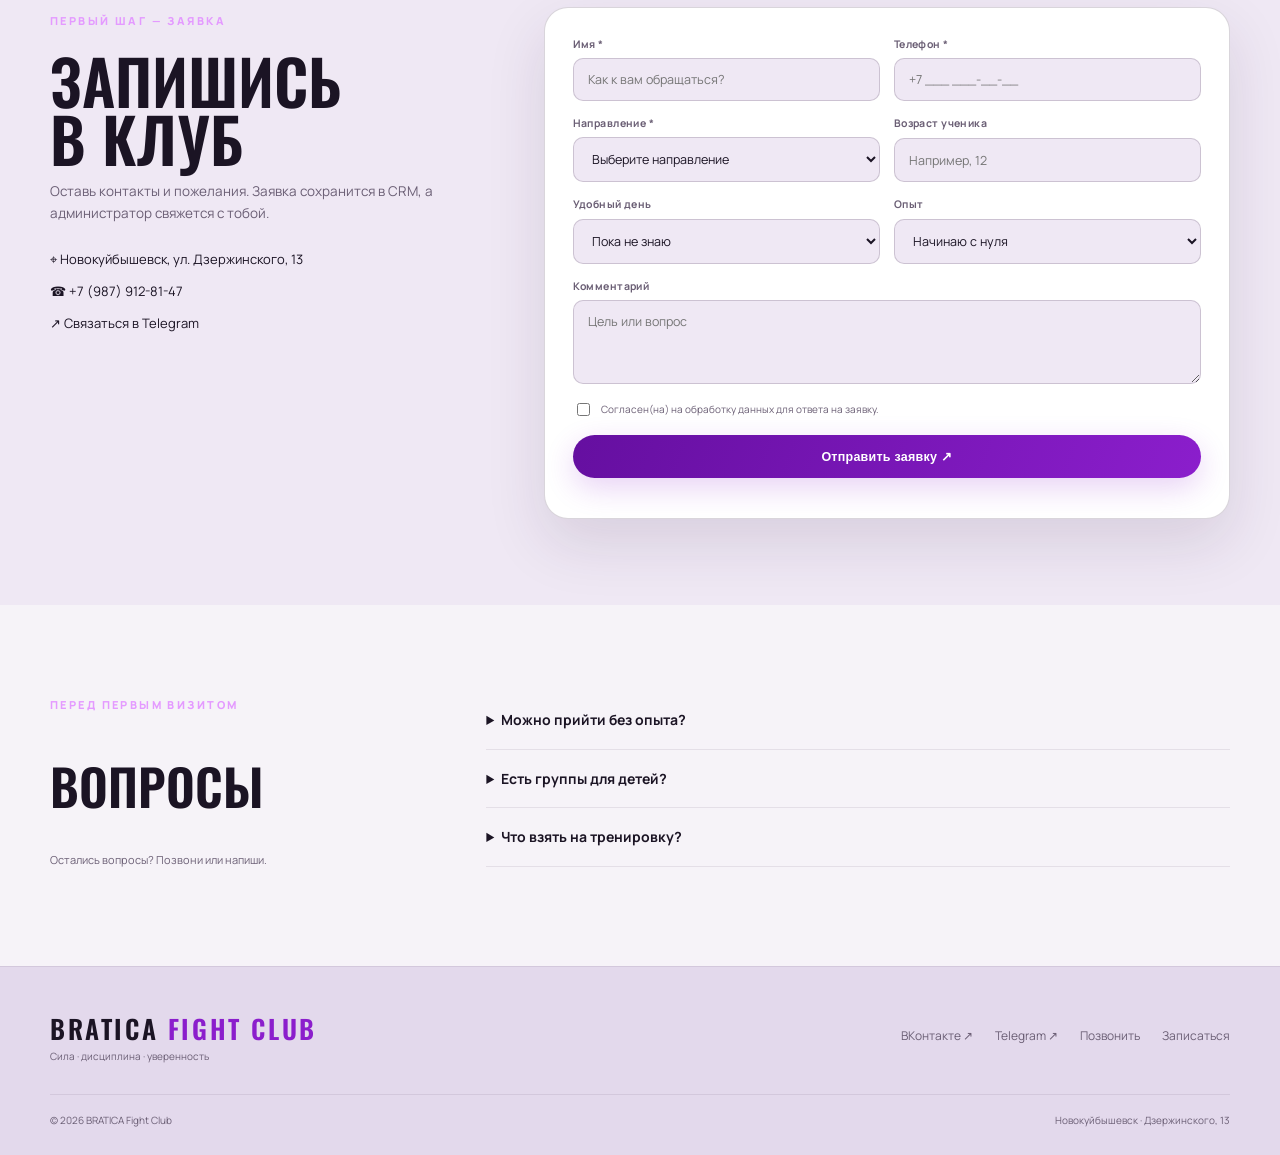
==== commit d8c52b5f: "Update index.html" ====
--- a/index.html
+++ b/index.html
@@ -16,7 +16,24 @@
 <section class="hero"><div class="wrap hero-content"><div class="eyebrow">Новокуйбышевск · сила · дисциплина · развитие</div><h1>Сильнее<br><em>с каждым</em><br>раундом.</h1><p>Тайский бокс, бокс, киокусинкай-каратэ и йога. Тренировки для детей и взрослых — с нуля и для тех, кто уже в деле.</p><div class="actions"><a class="btn" href="#booking">Записаться на тренировку ↗</a><a class="btn secondary" href="#schedule">Расписание</a></div><div class="subnote">Первый шаг — просто прийти. Поможем выбрать группу.</div></div></section>
 <div class="wrap"><div class="metrics reveal"><div class="metric"><b>4 направления</b><span>единоборства и движение</span></div><div class="metric"><b>Дети и взрослые</b><span>подбор группы по возрасту</span></div><div class="metric"><b>Дзержинского, 13</b><span>Новокуйбышевск</span></div></div></div>
 <section id="directions"><div class="wrap"><div class="head reveal"><div><div class="kicker">Найди своё направление</div><h2>Тренируйся<br>по-своему</h2></div><p>Техника, физическая форма и уверенность. Выбери направление под свою цель — или оставь заявку, и администратор подскажет.</p></div><div class="directions"><article class="direction reveal"><div class="kicker">01 / Striking</div><h3>Тайский бокс</h3><p>Техника, выносливость и контроль.</p><a href="#booking" data-direction="Тайский бокс">Выбрать ↗</a></article><article class="direction reveal"><div class="kicker">02 / Boxing</div><h3>Бокс</h3><p>Работа ног, точность, защита и мощь.</p><a href="#booking" data-direction="Бокс">Выбрать ↗</a></article><article class="direction reveal"><div class="kicker">03 / Kyokushin</div><h3>Киокусинкай</h3><p>Сильная база, дисциплина и уважение.</p><a href="#booking" data-direction="Киокусинкай-каратэ">Выбрать ↗</a></article><article class="direction reveal"><div class="kicker">04 / Balance</div><h3>Йога</h3><p>Подвижность, дыхание и восстановление.</p><a href="#booking" data-direction="Йога">Выбрать ↗</a></article></div></div></section>
-<section class="schedule-section" id="schedule"><div class="wrap"><div class="head"><div><div class="kicker">Планируй свой ритм</div><h2>Расписание</h2></div><p>Фильтруй занятия по направлению и выбирай удобное время.</p></div><div class="schedule-wrap"><div class="filters" id="filters"><button class="filter active" data-filter="all">Все занятия</button><button class="filter" data-filter="Тайский бокс">Тайский бокс</button><button class="filter" data-filter="Бокс">Бокс</button><button class="filter" data-filter="Киокусинкай-каратэ">Киокусинкай</button><button class="filter" data-filter="Йога">Йога</button></div><div class="schedule" id="scheduleGrid"></div><p class="note">Актуальность времени и наличие мест уточните по телефону <a href="tel:+79879128147">+7 (987) 912-81-47</a>.</p></div></div></div></section>
+<section class="schedule-section" id="schedule"><div class="wrap"><div class="head"><div><div class="kicker">Планируй свой ритм</div><h2>Расписание</h2></div><p>Фильтруй занятия по направлению и выбирай удобное время.</p></div><div class="schedule-wrap"><div class="filters" id="filters"><button class="filter active" data-filter="all">Все занятия</button><button class="filter" data-filter="Тайский бокс">Тайский бокс</button><button class="filter" data-filter="Бокс">Бокс</button><button class="filter" data-filter="Киокусинкай-каратэ">Киокусинкай</button><button class="filter" data-filter="Йога">Йога</button></div><div class="facts">
+  <div>
+    <!-- Векторная иконка гео-метки -->
+    <svg viewBox="0 0 24 24" width="14" height="14" fill="var(--accent)" style="vertical-align:-2px;margin-right:4px"><path d="M12 2C8.13 2 5 5.13 5 9c0 5.25 7 13 7 13s7-7.75 7-13c0-3.87-3.13-7-7-7zm0 9.5c-1.38 0-2.5-1.12-2.5-2.5s1.12-2.5 2.5-2.5 2.5 1.12 2.5 2.5-1.12 2.5-2.5 2.5z"/></svg>
+    <a href="https://yandex.ru/maps/?text=Новокуйбышевск%2C%20улица%20Дзержинского%2C%2013" target="_blank" rel="noopener">Новокуйбышевск, ул. Дзержинского, 13</a>
+  </div>
+  <div>
+    <!-- Векторная иконка телефона -->
+    <svg viewBox="0 0 24 24" width="14" height="14" fill="var(--accent)" style="vertical-align:-2px;margin-right:4px"><path d="M6.62 10.79c1.44 2.83 3.76 5.14 6.59 6.59l2.2-2.2c.27-.27.67-.36 1.02-.24 1.12.37 2.33.57 3.57.57.55 0 1 .45 1 1V20c0 .55-.45 1-1 1-9.39 0-17-7.61-17-17 0-.55.45-1 1-1h3.5c.55 0 1 .45 1 1 0 1.25.2 2.45.57 3.57.11.35.03.74-.25 1.02l-2.2 2.2z"/></svg>
+    <a href="tel:+79879128147">+7 (987) 912-81-47</a>
+  </div>
+  <div>
+    <!-- Векторная иконка стрелочки/Telegram -->
+    <svg viewBox="0 0 24 24" width="14" height="14" fill="var(--accent)" style="vertical-align:-2px;margin-right:4px"><path d="M5 18L18 5M18 5H9M18 5v9"/></svg>
+    <a href="https://t.me/gehedi" target="_blank" rel="noopener">Связаться в Telegram</a>
+  </div>
+</div>
+</section>
 <section class="prices" id="prices"><div class="wrap"><div class="head"><div><div class="kicker">Понятная стоимость</div><h2>Прайс</h2></div><p>Перед покупкой подтвердите актуальность условий у администратора.</p></div><div class="price-grid"><article class="price reveal"><div class="kicker">Единоборства · дети</div><h3>Детское посещение</h3><div class="price-line"><span>Разовое посещение</span><b>400 ₽</b></div><div class="price-line"><span>8 занятий</span><b>2 600 ₽</b></div><div class="price-line"><span>12 занятий</span><b>3 000 ₽</b></div><div class="price-line"><span>Персональная</span><b>1 200 ₽</b></div><a class="btn" href="#booking" data-price="Детское посещение">Записаться</a></article><article class="price reveal"><div class="kicker">Единоборства · взрослые</div><h3>Взрослое посещение</h3><div class="price-line"><span>Разовое посещение</span><b>400 ₽</b></div><div class="price-line"><span>8 занятий</span><b>2 900 ₽</b></div><div class="price-line"><span>12 занятий</span><b>3 400 ₽</b></div><div class="price-line"><span>Персональная</span><b>1 500 ₽</b></div><a class="btn secondary" href="#booking" data-price="Взрослое посещение">Записаться</a></article><article class="price reveal"><div class="kicker">Практика и восстановление</div><h3>Йога</h3><div class="price-line"><span>4 занятия</span><b>3 000 ₽</b></div><div class="price-line"><span>8 занятий</span><b>5 500 ₽</b></div><p style="color:var(--muted);font-size:10px">Условия персональной практики уточните у администратора.</p><a class="btn secondary" href="#booking" data-direction="Йога">Спросить</a></article></div></div></section>
 <section><div class="wrap"><div class="transform"><div class="transform-copy"><div class="kicker">Единоборства × питание × трансформация</div><h3>BRATICA<br><span>TRANSFORM</span></h3><p>Программа системных изменений: тренировки, рекомендации по питанию, контроль прогресса и сопровождение тренера.</p><p><b>8 недель</b> · от <b>4 000 ₽ в месяц</b></p><a class="btn" href="#booking" data-direction="BRATICA Transform">Узнать о программе ↗</a></div><div class="transform-photo" aria-label="Зал клуба"></div></div></div></section>
 <section id="team"><div class="wrap"><div class="head"><div><div class="kicker">Команда BRATICA</div><h2>Тренеры</h2></div><p>Опыт, дисциплина и внимание к каждому ученику.</p></div><div class="trainers">
@@ -73,4 +90,25 @@
 const week=[['ПН',[['17:30','19:00','Тайский бокс','4+','Б'],['19:00','20:30','Киокусинкай-каратэ','','Б']]],['ВТ',[['18:30','19:45','Бокс','','Б'],['19:45','21:15','Тайский бокс','','Б'],['19:30','20:45','Киокусинкай-каратэ','14+','М']]],['СР',[['09:00','10:00','Йога','','М'],['17:30','19:00','Тайский бокс','4+','Б'],['19:00','20:30','Киокусинкай-каратэ','','Б']]],['ЧТ',[['18:30','19:45','Бокс','','Б'],['19:45','21:15','Тайский бокс','','Б'],['19:30','21:00','Тайский бокс','Взрослые','Б']]],['ПТ',[['17:30','19:00','Тайский бокс','','Б'],['19:00','20:30','Киокусинкай-каратэ','','Б']]],['ВС',[['10:00','11:00','Йога','','М']]]];let filter='all';const grid=$('#scheduleGrid');function renderSchedule(){grid.innerHTML=week.map(([day,lessons])=>`<article class="day"><h3>${day}</h3>${lessons.filter(x=>filter==='all'||x[2]===filter).map(x=>`<a class="lesson" href="#booking" data-dir="${x[2]}"><time>${x[0]} — ${x[1]}</time><b>${x[2]}</b><small>${x[3]||('Группа '+x[4])}</small></a>`).join('')||'<small style="color:var(--muted)">Нет занятий</small>'}</article>`).join('');grid.querySelectorAll('[data-dir]').forEach(a=>a.onclick=()=>setTimeout(()=>$('#direction').value=a.dataset.dir,0))}renderSchedule();$('#filters').onclick=e=>{const b=e.target.closest('[data-filter]');if(!b)return;filter=b.dataset.filter;document.querySelectorAll('.filter').forEach(x=>x.classList.toggle('active',x===b));renderSchedule()};document.querySelectorAll('[data-direction]').forEach(a=>a.onclick=()=>setTimeout(()=>$('#direction').value=a.dataset.direction,0));document.querySelectorAll('[data-price]').forEach(a=>a.onclick=()=>setTimeout(()=>$('#comment').value='Интересует: '+a.dataset.price,0));
 const observer=new IntersectionObserver(entries=>entries.forEach(e=>{if(e.isIntersecting)e.target.classList.add('visible')}),{threshold:.12});document.querySelectorAll('.reveal').forEach(e=>observer.observe(e));
 const form=$('#bookingForm');form.onsubmit=async e=>{e.preventDefault();const data=Object.fromEntries(new FormData(form)),status=$('#formStatus'),btn=$('#submitBtn');delete data.consent;btn.disabled=true;btn.textContent='Отправляем…';status.textContent='';try{const r=await fetch('/api/applications',{method:'POST',headers:{'Content-Type':'application/json'},body:JSON.stringify(data)});if(!r.ok)throw Error();const result=await r.json();status.textContent=`Заявка №${result.id} принята. Администратор свяжется с вами.`;form.reset()}catch(err){status.textContent='Ошибка отправки. Позвоните администратору: +7 (987) 912-81-47.'}finally{btn.disabled=false;btn.textContent='Отправить заявку ↗'}};
-</script></body></html>
+</script><script>
+// Автоматическая подгрузка расписания и цен из CRM на сайт
+async function loadDynamicContent() {
+  try {
+    const res = await fetch('/api/public/content');
+    const data = await res.json();
+    
+    if(data.schedule && data.schedule.length > 0) {
+      const days = ['ПН', 'ВТ', 'СР', 'ЧТ', 'ПТ', 'СБ', 'ВС'];
+      const grid = document.querySelector('#scheduleGrid');
+      if(grid) {
+        grid.innerHTML = days.map(day => {
+          const lessons = data.schedule.filter(l => l.day_name === day);
+          return `<article class="day"><h3>${day}</h3>${lessons.map(l=>`<a class="lesson" href="#booking"><time>${l.start_time} — ${l.end_time}</time><b>${l.title}</b><small>${l.info}</small></a>`).join('')||'<small style="color:var(--muted)">Нет занятий</small>'}</article>`;
+        }).join('');
+      }
+    }
+  } catch(e) {}
+}
+loadDynamicContent();
+</script>
+</body></html>
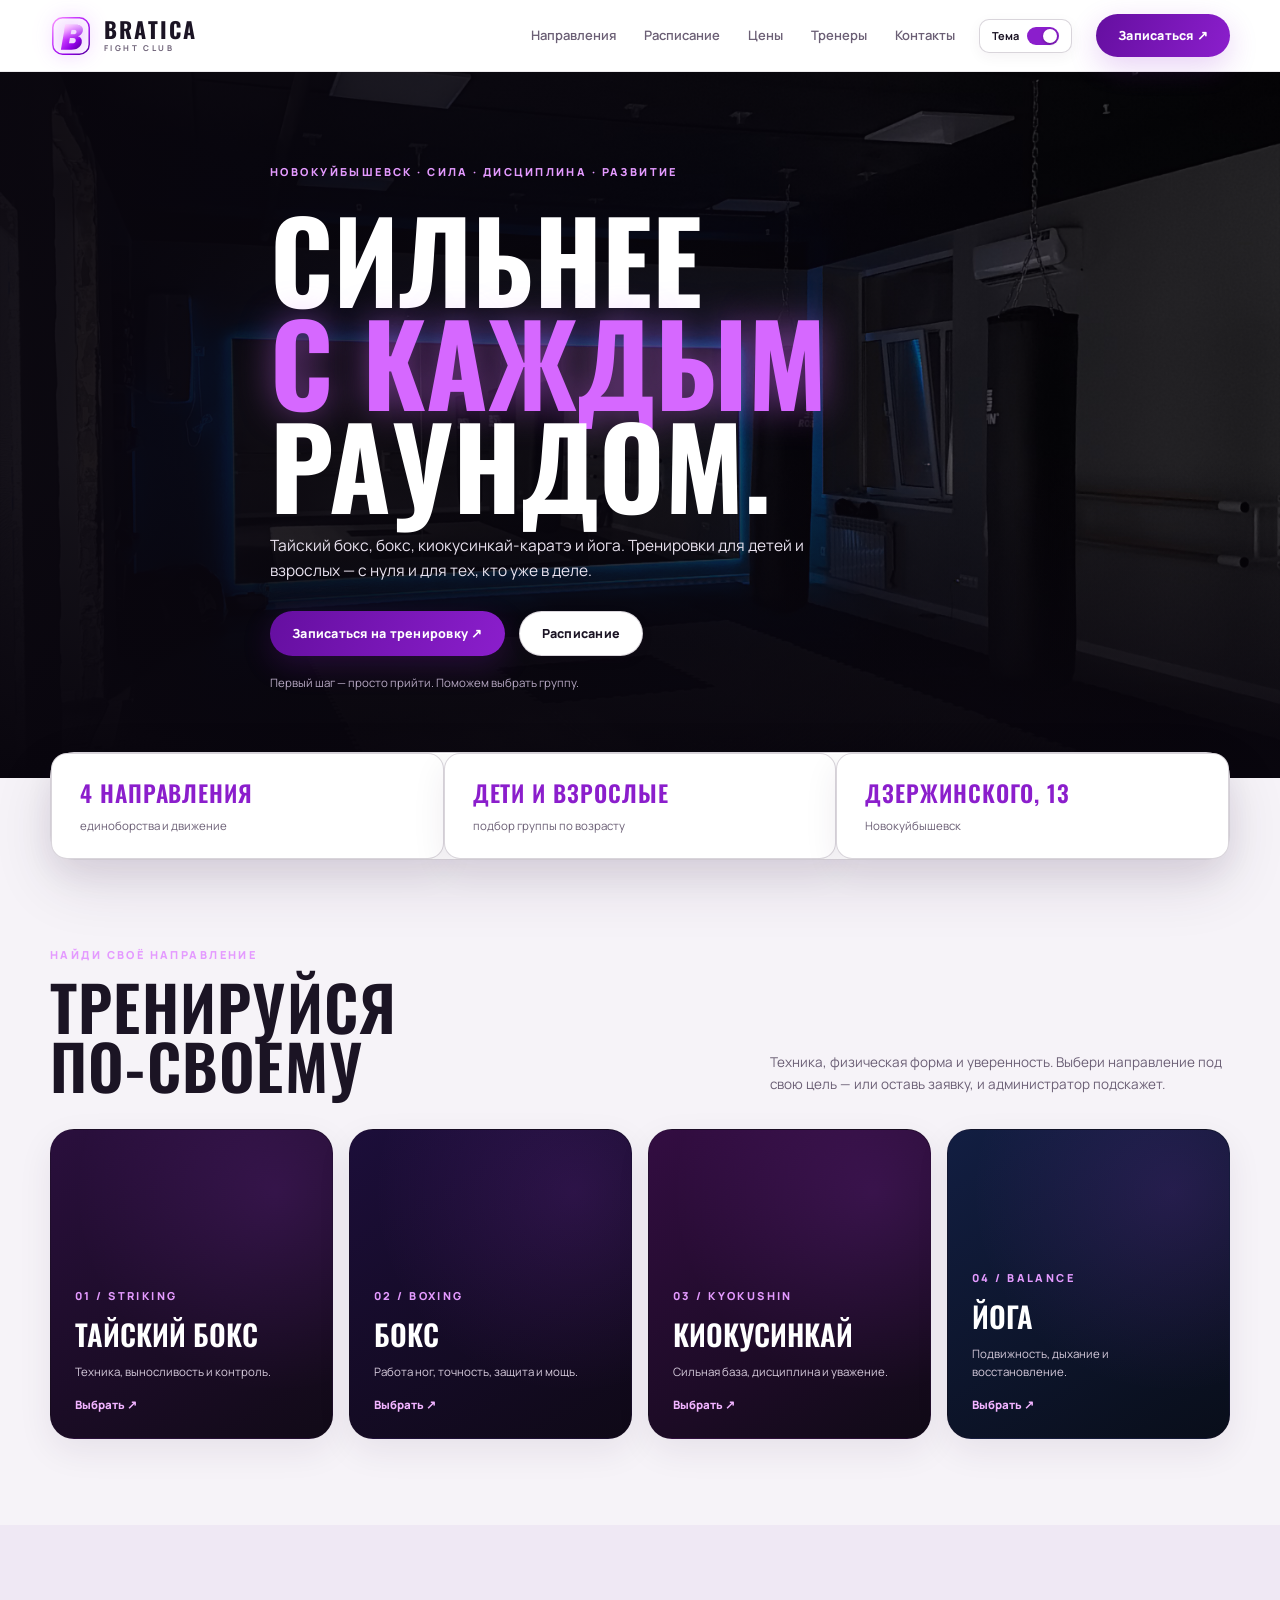
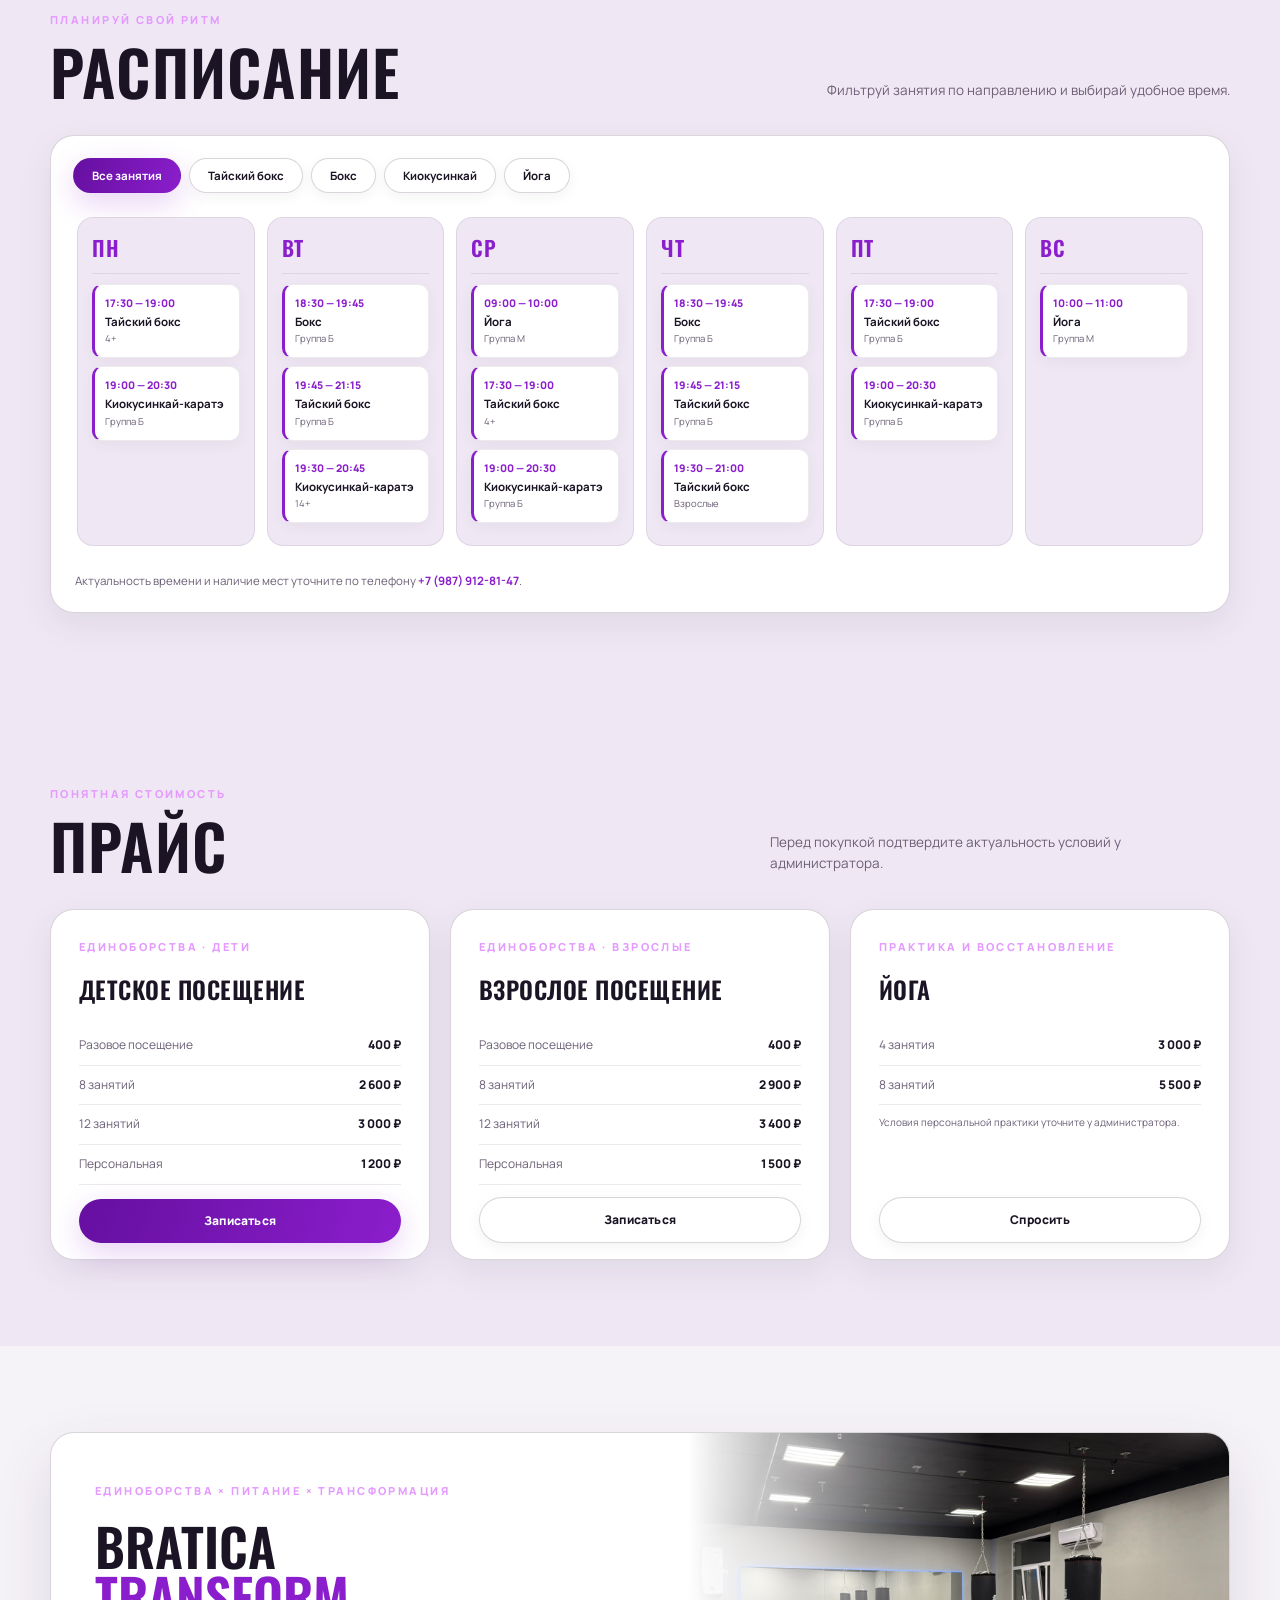
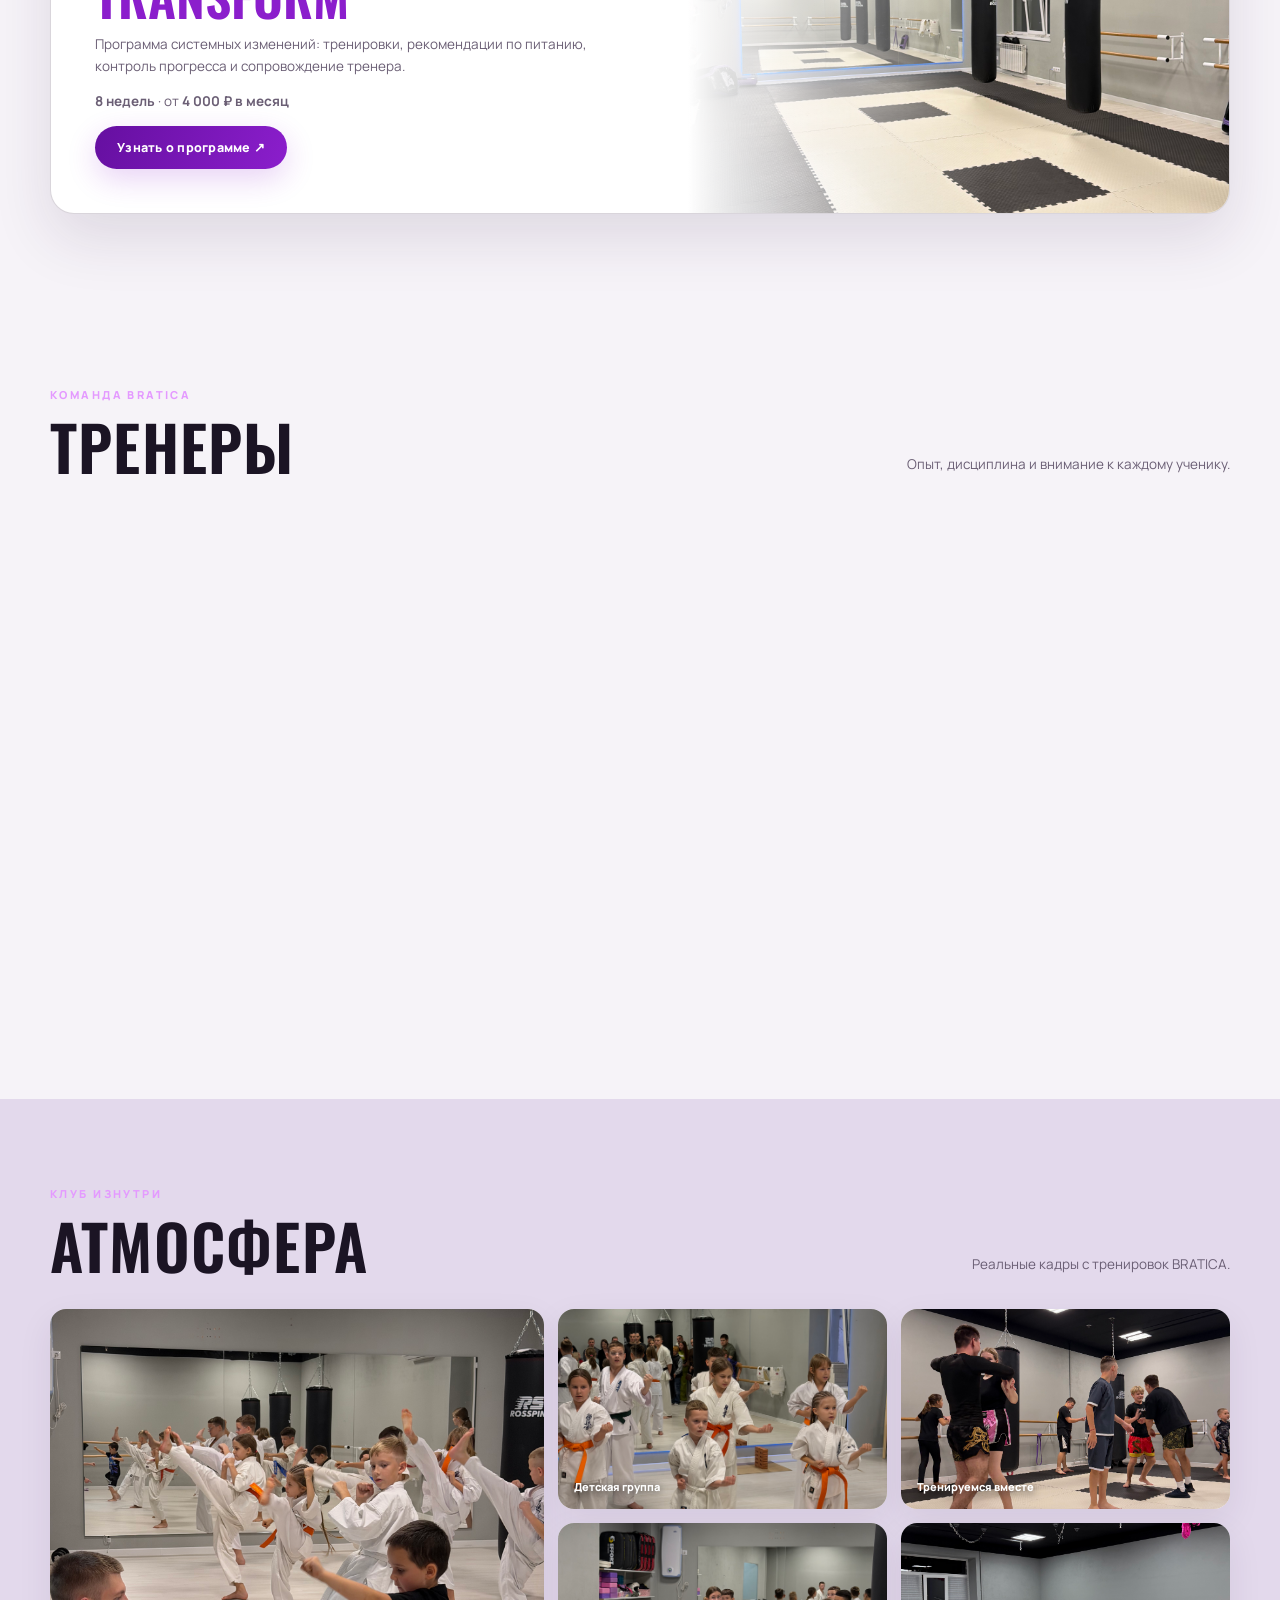
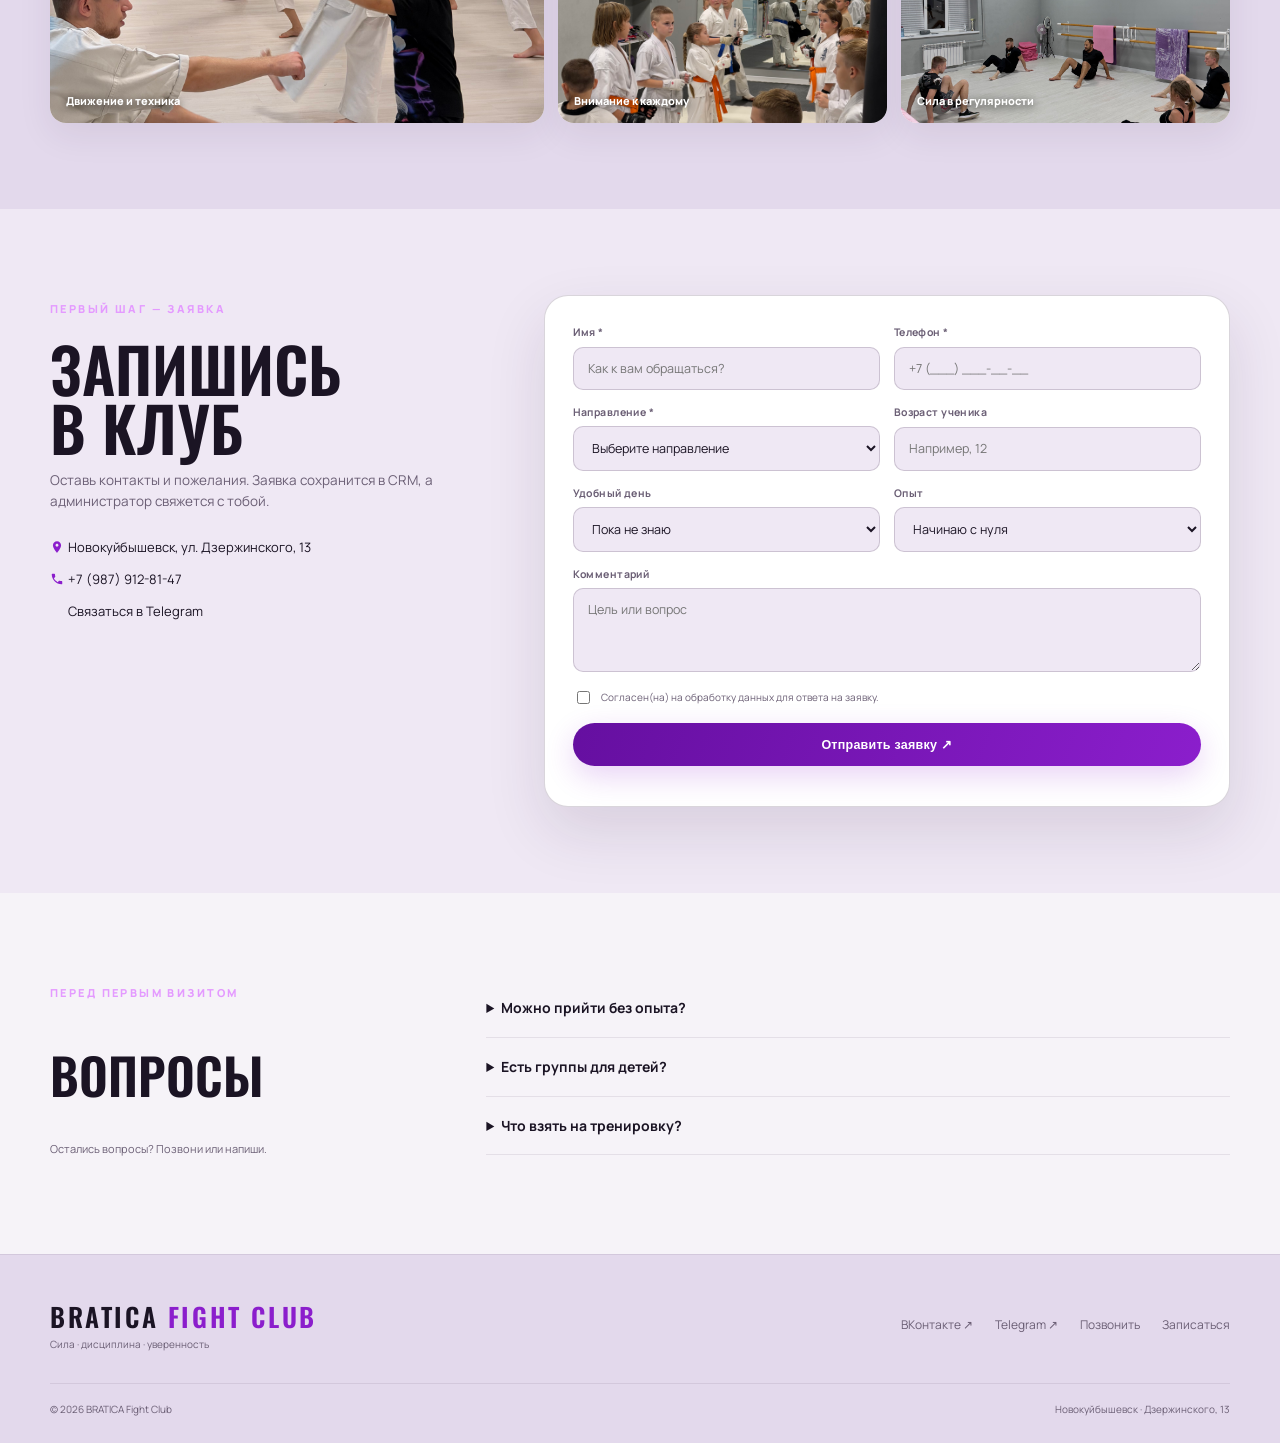
==== commit ffb5cf19: "Update index.html" ====
--- a/index.html
+++ b/index.html
@@ -9,106 +9,69 @@
 <link rel="preconnect" href="https://fonts.googleapis.com">
 <link href="https://fonts.googleapis.com/css2?family=Manrope:wght@400;500;600;700;800&family=Oswald:wght@500;600;700&display=swap" rel="stylesheet">
 <link rel="stylesheet" href="/static/bratica-2026.css">
+<script src="https://unpkg.com/imask"></script>
 </head>
 <body>
 <header class="top"><div class="wrap nav"><a class="brand" href="#home"><img class="brand-logo" src="/static/bratica-mark.svg" alt="BRATICA"><span>BRATICA<small>FIGHT CLUB</small></span></a><nav class="navlinks" id="navlinks"><a href="#directions">Направления</a><a href="#schedule">Расписание</a><a href="#prices">Цены</a><a href="#team">Тренеры</a><a href="#contacts">Контакты</a></nav><button class="theme-toggle" id="themeToggle" type="button" aria-label="Переключить тему" aria-pressed="false"><span>Тема</span><i class="theme-track"></i></button><a class="cta" href="#booking">Записаться ↗</a><button class="menu" id="menu" type="button">☰</button></div></header>
 <main id="home">
 <section class="hero"><div class="wrap hero-content"><div class="eyebrow">Новокуйбышевск · сила · дисциплина · развитие</div><h1>Сильнее<br><em>с каждым</em><br>раундом.</h1><p>Тайский бокс, бокс, киокусинкай-каратэ и йога. Тренировки для детей и взрослых — с нуля и для тех, кто уже в деле.</p><div class="actions"><a class="btn" href="#booking">Записаться на тренировку ↗</a><a class="btn secondary" href="#schedule">Расписание</a></div><div class="subnote">Первый шаг — просто прийти. Поможем выбрать группу.</div></div></section>
+
 <div class="wrap"><div class="metrics reveal"><div class="metric"><b>4 направления</b><span>единоборства и движение</span></div><div class="metric"><b>Дети и взрослые</b><span>подбор группы по возрасту</span></div><div class="metric"><b>Дзержинского, 13</b><span>Новокуйбышевск</span></div></div></div>
+
 <section id="directions"><div class="wrap"><div class="head reveal"><div><div class="kicker">Найди своё направление</div><h2>Тренируйся<br>по-своему</h2></div><p>Техника, физическая форма и уверенность. Выбери направление под свою цель — или оставь заявку, и администратор подскажет.</p></div><div class="directions"><article class="direction reveal"><div class="kicker">01 / Striking</div><h3>Тайский бокс</h3><p>Техника, выносливость и контроль.</p><a href="#booking" data-direction="Тайский бокс">Выбрать ↗</a></article><article class="direction reveal"><div class="kicker">02 / Boxing</div><h3>Бокс</h3><p>Работа ног, точность, защита и мощь.</p><a href="#booking" data-direction="Бокс">Выбрать ↗</a></article><article class="direction reveal"><div class="kicker">03 / Kyokushin</div><h3>Киокусинкай</h3><p>Сильная база, дисциплина и уважение.</p><a href="#booking" data-direction="Киокусинкай-каратэ">Выбрать ↗</a></article><article class="direction reveal"><div class="kicker">04 / Balance</div><h3>Йога</h3><p>Подвижность, дыхание и восстановление.</p><a href="#booking" data-direction="Йога">Выбрать ↗</a></article></div></div></section>
-<section class="schedule-section" id="schedule"><div class="wrap"><div class="head"><div><div class="kicker">Планируй свой ритм</div><h2>Расписание</h2></div><p>Фильтруй занятия по направлению и выбирай удобное время.</p></div><div class="schedule-wrap"><div class="filters" id="filters"><button class="filter active" data-filter="all">Все занятия</button><button class="filter" data-filter="Тайский бокс">Тайский бокс</button><button class="filter" data-filter="Бокс">Бокс</button><button class="filter" data-filter="Киокусинкай-каратэ">Киокусинкай</button><button class="filter" data-filter="Йога">Йога</button></div><div class="facts">
-  <div>
-    <!-- Векторная иконка гео-метки -->
-    <svg viewBox="0 0 24 24" width="14" height="14" fill="var(--accent)" style="vertical-align:-2px;margin-right:4px"><path d="M12 2C8.13 2 5 5.13 5 9c0 5.25 7 13 7 13s7-7.75 7-13c0-3.87-3.13-7-7-7zm0 9.5c-1.38 0-2.5-1.12-2.5-2.5s1.12-2.5 2.5-2.5 2.5 1.12 2.5 2.5-1.12 2.5-2.5 2.5z"/></svg>
-    <a href="https://yandex.ru/maps/?text=Новокуйбышевск%2C%20улица%20Дзержинского%2C%2013" target="_blank" rel="noopener">Новокуйбышевск, ул. Дзержинского, 13</a>
-  </div>
-  <div>
-    <!-- Векторная иконка телефона -->
-    <svg viewBox="0 0 24 24" width="14" height="14" fill="var(--accent)" style="vertical-align:-2px;margin-right:4px"><path d="M6.62 10.79c1.44 2.83 3.76 5.14 6.59 6.59l2.2-2.2c.27-.27.67-.36 1.02-.24 1.12.37 2.33.57 3.57.57.55 0 1 .45 1 1V20c0 .55-.45 1-1 1-9.39 0-17-7.61-17-17 0-.55.45-1 1-1h3.5c.55 0 1 .45 1 1 0 1.25.2 2.45.57 3.57.11.35.03.74-.25 1.02l-2.2 2.2z"/></svg>
-    <a href="tel:+79879128147">+7 (987) 912-81-47</a>
-  </div>
-  <div>
-    <!-- Векторная иконка стрелочки/Telegram -->
-    <svg viewBox="0 0 24 24" width="14" height="14" fill="var(--accent)" style="vertical-align:-2px;margin-right:4px"><path d="M5 18L18 5M18 5H9M18 5v9"/></svg>
-    <a href="https://t.me/gehedi" target="_blank" rel="noopener">Связаться в Telegram</a>
-  </div>
-</div>
-</section>
+
+<!-- РАСПИСАНИЕ -->
+<section class="schedule-section" id="schedule"><div class="wrap"><div class="head"><div><div class="kicker">Планируй свой ритм</div><h2>Расписание</h2></div><p>Фильтруй занятия по направлению и выбирай удобное время.</p></div><div class="schedule-wrap"><div class="filters" id="filters"><button class="filter active" data-filter="all">Все занятия</button><button class="filter" data-filter="Тайский бокс">Тайский бокс</button><button class="filter" data-filter="Бокс">Бокс</button><button class="filter" data-filter="Киокусинкай-каратэ">Киокусинкай</button><button class="filter" data-filter="Йога">Йога</button></div><div class="schedule" id="scheduleGrid"></div><p class="note">Актуальность времени и наличие мест уточните по телефону <a href="tel:+79879128147">+7 (987) 912-81-47</a>.</p></div></div></section>
+
+<!-- ЦЕНЫ -->
 <section class="prices" id="prices"><div class="wrap"><div class="head"><div><div class="kicker">Понятная стоимость</div><h2>Прайс</h2></div><p>Перед покупкой подтвердите актуальность условий у администратора.</p></div><div class="price-grid"><article class="price reveal"><div class="kicker">Единоборства · дети</div><h3>Детское посещение</h3><div class="price-line"><span>Разовое посещение</span><b>400 ₽</b></div><div class="price-line"><span>8 занятий</span><b>2 600 ₽</b></div><div class="price-line"><span>12 занятий</span><b>3 000 ₽</b></div><div class="price-line"><span>Персональная</span><b>1 200 ₽</b></div><a class="btn" href="#booking" data-price="Детское посещение">Записаться</a></article><article class="price reveal"><div class="kicker">Единоборства · взрослые</div><h3>Взрослое посещение</h3><div class="price-line"><span>Разовое посещение</span><b>400 ₽</b></div><div class="price-line"><span>8 занятий</span><b>2 900 ₽</b></div><div class="price-line"><span>12 занятий</span><b>3 400 ₽</b></div><div class="price-line"><span>Персональная</span><b>1 500 ₽</b></div><a class="btn secondary" href="#booking" data-price="Взрослое посещение">Записаться</a></article><article class="price reveal"><div class="kicker">Практика и восстановление</div><h3>Йога</h3><div class="price-line"><span>4 занятия</span><b>3 000 ₽</b></div><div class="price-line"><span>8 занятий</span><b>5 500 ₽</b></div><p style="color:var(--muted);font-size:10px">Условия персональной практики уточните у администратора.</p><a class="btn secondary" href="#booking" data-direction="Йога">Спросить</a></article></div></div></section>
+
 <section><div class="wrap"><div class="transform"><div class="transform-copy"><div class="kicker">Единоборства × питание × трансформация</div><h3>BRATICA<br><span>TRANSFORM</span></h3><p>Программа системных изменений: тренировки, рекомендации по питанию, контроль прогресса и сопровождение тренера.</p><p><b>8 недель</b> · от <b>4 000 ₽ в месяц</b></p><a class="btn" href="#booking" data-direction="BRATICA Transform">Узнать о программе ↗</a></div><div class="transform-photo" aria-label="Зал клуба"></div></div></div></section>
+
+<!-- ТРЕНЕРЫ -->
 <section id="team"><div class="wrap"><div class="head"><div><div class="kicker">Команда BRATICA</div><h2>Тренеры</h2></div><p>Опыт, дисциплина и внимание к каждому ученику.</p></div><div class="trainers">
-  <article class="trainer reveal">
-    <img src="/static/images/trainer-pavel.PNG" alt="Павел Возко" loading="lazy">
-    <div class="trainer-info">
-      <span>Тайский бокс</span>
-      <h3>Павел Возко</h3>
-      <p>Тренер по тайскому боксу</p>
-      <small>Многократный победитель и призёр турниров, кандидат в мастера спорта.</small>
-    </div>
-  </article>
+  <article class="trainer reveal"><img src="/static/images/trainer-pavel.png" alt="Павел Возко" loading="lazy"><div class="trainer-info"><span>Тайский бокс</span><h3>Павел Возко</h3><p>Тренер по тайскому боксу</p><small>Многократный победитель и призёр турниров, кандидат в мастера спорта.</small></div></article>
+  <article class="trainer reveal"><img src="/static/images/trainer-evgeniy.JPEG" alt="Евгений Возко" loading="lazy"><div class="trainer-info"><span>Бокс</span><h3>Евгений Возко</h3><p>Тренер по боксу</p><small>Кандидат в мастера спорта по боксу, победитель и призёр областных соревнований.</small></div></article>
+  <article class="trainer reveal"><img src="/static/images/trainer-danil.PNG" alt="Данил Определеннов" loading="lazy"><div class="trainer-info"><span>Киокусинкай-каратэ</span><h3>Данил Определеннов</h3><p>Тренер по киокусинкай-каратэ</p><small>6-кратный победитель всероссийских кубков IKU, чемпион России.</small></div></article>
+  <article class="trainer reveal"><img src="/static/images/trainer-natalya.PNG" alt="Наталья Николенко" loading="lazy"><div class="trainer-info"><span>Йога</span><h3>Наталья Николенко</h3><p>Тренер по йоге</p><small>Практикует йогу более 20 лет. Мобильность и внутренняя сила.</small></div></article>
+</div></div></section>
 
-  <article class="trainer reveal">
-    <img src="/static/images/trainer-evgeniy.JPEG" alt="Евгений Возко" loading="lazy">
-    <div class="trainer-info">
-      <span>Бокс</span>
-      <h3>Евгений Возко</h3>
-      <p>Тренер по боксу</p>
-      <small>Кандидат в мастера спорта по боксу, победитель и призёр областных соревнований.</small>
-    </div>
-  </article>
+<!-- АТМОСФЕРА -->
+<section style="background:var(--surface-3)"><div class="wrap"><div class="head"><div><div class="kicker">Клуб изнутри</div><h2>Атмосфера</h2></div><p>Реальные кадры с тренировок BRATICA.</p></div><div class="gallery"><figure><img src="/static/images/training-action.jpg" alt="Динамичная тренировка" loading="lazy"><figcaption>Движение и техника</figcaption></figure><figure><img src="/static/images/training-kids.jpg" alt="Детская группа киокусинкай" loading="lazy"><figcaption>Детская группа</figcaption></figure><figure><img src="/static/images/training-group.jpg" alt="Групповая тренировка" loading="lazy"><figcaption>Тренируемся вместе</figcaption></figure><figure><img src="/static/images/training-coach.jpg" alt="Тренер помогает ученику" loading="lazy"><figcaption>Внимание к каждому</figcaption></figure><figure><img src="/static/images/training-yoga.jpg" alt="Функциональная тренировка" loading="lazy"><figcaption>Сила в регулярности</figcaption></figure></div></div></section>
 
-  <article class="trainer reveal">
-    <img src="/static/images/trainer-danil.PNG" alt="Данил Определеннов" loading="lazy">
-    <div class="trainer-info">
-      <span>Киокусинкай-каратэ</span>
-      <h3>Данил Определеннов</h3>
-      <p>Тренер по киокусинкай-каратэ</p>
-      <small>6-кратный победитель всероссийских кубков IKU, чемпион России.</small>
-    </div>
-  </article>
+<!-- ЗАЯВКА -->
+<section class="booking-section" id="booking"><div class="wrap booking"><div class="booking-copy"><div class="kicker">Первый шаг — заявка</div><h2>Запишись<br>в клуб</h2><p>Оставь контакты и пожелания. Заявка сохранится в CRM, а администратор свяжется с тобой.</p><div class="facts">
+  <div><svg viewBox="0 0 24 24" width="14" height="14" fill="var(--accent)" style="vertical-align:-2px;margin-right:4px"><path d="M12 2C8.13 2 5 5.13 5 9c0 5.25 7 13 7 13s7-7.75 7-13c0-3.87-3.13-7-7-7zm0 9.5c-1.38 0-2.5-1.12-2.5-2.5s1.12-2.5 2.5-2.5 2.5 1.12 2.5 2.5-1.12 2.5-2.5 2.5z"/></svg><a href="https://yandex.ru/maps/?text=Новокуйбышевск%2C%20улица%20Дзержинского%2C%2013" target="_blank" rel="noopener">Новокуйбышевск, ул. Дзержинского, 13</a></div>
+  <div><svg viewBox="0 0 24 24" width="14" height="14" fill="var(--accent)" style="vertical-align:-2px;margin-right:4px"><path d="M6.62 10.79c1.44 2.83 3.76 5.14 6.59 6.59l2.2-2.2c.27-.27.67-.36 1.02-.24 1.12.37 2.33.57 3.57.57.55 0 1 .45 1 1V20c0 .55-.45 1-1 1-9.39 0-17-7.61-17-17 0-.55.45-1 1-1h3.5c.55 0 1 .45 1 1 0 1.25.2 2.45.57 3.57.11.35.03.74-.25 1.02l-2.2 2.2z"/></svg><a href="tel:+79879128147">+7 (987) 912-81-47</a></div>
+  <div><svg viewBox="0 0 24 24" width="14" height="14" fill="var(--accent)" style="vertical-align:-2px;margin-right:4px"><path d="M5 18L18 5M18 5H9M18 5v9"/></svg><a href="https://t.me/gehedi" target="_blank" rel="noopener">Связаться в Telegram</a></div>
+</div></div><form class="form" id="bookingForm"><div class="fields"><div class="field"><label for="name">Имя *</label><input id="name" name="name" required maxlength="80" autocomplete="name" placeholder="Как к вам обращаться?"></div><div class="field"><label for="phone">Телефон *</label><input id="phone" name="phone" required type="tel" maxlength="30" autocomplete="tel" placeholder="+7 (___) ___-__-__"></div><div class="field"><label for="direction">Направление *</label><select id="direction" name="direction" required><option value="">Выберите направление</option><option>Тайский бокс</option><option>Бокс</option><option>Киокусинкай-каратэ</option><option>Йога</option><option>BRATICA Transform</option><option>Персональная тренировка</option></select></div><div class="field"><label for="age">Возраст ученика</label><input id="age" name="age" type="number" min="4" max="99" placeholder="Например, 12"></div><div class="field"><label for="time">Удобный день</label><select id="time" name="preferred_time"><option value="">Пока не знаю</option><option>Понедельник</option><option>Вторник</option><option>Среда</option><option>Четверг</option><option>Пятница</option><option>Воскресенье</option><option>Обсудить с администратором</option></select></div><div class="field"><label for="experience">Опыт</label><select id="experience" name="experience"><option>Начинаю с нуля</option><option>Есть опыт</option><option>Возвращаюсь после перерыва</option></select></div><div class="field full"><label for="comment">Комментарий</label><textarea id="comment" name="comment" maxlength="1000" placeholder="Цель или вопрос"></textarea></div><div class="field full" style="display:none"><input name="website" tabindex="-1" autocomplete="off"></div></div><label class="consent"><input type="checkbox" name="consent" required><span>Согласен(на) на обработку данных для ответа на заявку.</span></label><button class="btn" id="submitBtn" type="submit">Отправить заявку ↗</button><div class="form-status" id="formStatus" aria-live="polite"></div></form></div></section>
 
-  <article class="trainer reveal">
-    <img src="/static/images/trainer-natalya.PNG" alt="Наталья Николенко" loading="lazy">
-    <div class="trainer-info">
-      <span>Йога</span>
-      <h3>Наталья Николенко</h3>
-      <p>Тренер по йоге · более 20 лет практики</p>
-      <small>Практикует йогу более 20 лет. Мобильность и внутренняя сила.</small>
-    </div>
-  </article>
-</div></div></section>
-<section style="background:var(--surface-3)"><div class="wrap"><div class="head"><div><div class="kicker">Клуб изнутри</div><h2>Атмосфера</h2></div><p>Реальные кадры с тренировок BRATICA.</p></div><div class="gallery"><figure><img src="/static/images/training-action.jpg" alt="Динамичная тренировка" loading="lazy"><figcaption>Движение и техника</figcaption></figure><figure><img src="/static/images/training-kids.jpg" alt="Детская группа киокусинкай" loading="lazy"><figcaption>Детская группа</figcaption></figure><figure><img src="/static/images/training-group.jpg" alt="Групповая тренировка" loading="lazy"><figcaption>Тренируемся вместе</figcaption></figure><figure><img src="/static/images/training-coach.jpg" alt="Тренер помогает ученику" loading="lazy"><figcaption>Внимание к каждому</figcaption></figure><figure><img src="/static/images/training-yoga.jpg" alt="Функциональная тренировка" loading="lazy"><figcaption>Сила в регулярности</figcaption></figure></div></div></section>
-<section class="booking-section" id="booking"><div class="wrap booking"><div class="booking-copy"><div class="kicker">Первый шаг — заявка</div><h2>Запишись<br>в клуб</h2><p>Оставь контакты и пожелания. Заявка сохранится в CRM, а администратор свяжется с тобой.</p><div class="facts"><div>⌖ <a href="https://yandex.ru/maps/?text=Новокуйбышевск%2C%20улица%20Дзержинского%2C%2013" target="_blank" rel="noopener">Новокуйбышевск, ул. Дзержинского, 13</a></div><div>☎ <a href="tel:+79879128147">+7 (987) 912-81-47</a></div><div>↗ <a href="https://t.me/gehedi" target="_blank" rel="noopener">Связаться в Telegram</a></div></div></div><form class="form" id="bookingForm"><div class="fields"><div class="field"><label for="name">Имя *</label><input id="name" name="name" required maxlength="80" autocomplete="name" placeholder="Как к вам обращаться?"></div><div class="field"><label for="phone">Телефон *</label><input id="phone" name="phone" required type="tel" maxlength="30" autocomplete="tel" placeholder="+7 ___ ___-__-__"></div><div class="field"><label for="direction">Направление *</label><select id="direction" name="direction" required><option value="">Выберите направление</option><option>Тайский бокс</option><option>Бокс</option><option>Киокусинкай-каратэ</option><option>Йога</option><option>BRATICA Transform</option><option>Персональная тренировка</option></select></div><div class="field"><label for="age">Возраст ученика</label><input id="age" name="age" type="number" min="4" max="99" placeholder="Например, 12"></div><div class="field"><label for="time">Удобный день</label><select id="time" name="preferred_time"><option value="">Пока не знаю</option><option>Понедельник</option><option>Вторник</option><option>Среда</option><option>Четверг</option><option>Пятница</option><option>Воскресенье</option><option>Обсудить с администратором</option></select></div><div class="field"><label for="experience">Опыт</label><select id="experience" name="experience"><option>Начинаю с нуля</option><option>Есть опыт</option><option>Возвращаюсь после перерыва</option></select></div><div class="field full"><label for="comment">Комментарий</label><textarea id="comment" name="comment" maxlength="1000" placeholder="Цель или вопрос"></textarea></div><div class="field full" style="display:none"><input name="website" tabindex="-1" autocomplete="off"></div></div><label class="consent"><input type="checkbox" name="consent" required><span>Согласен(на) на обработку данных для ответа на заявку.</span></label><button class="btn" id="submitBtn" type="submit">Отправить заявку ↗</button><div class="form-status" id="formStatus" aria-live="polite"></div></form></div></section>
+<!-- ВОПРОСЫ -->
 <section><div class="wrap faq"><div><div class="kicker">Перед первым визитом</div><h2>Вопросы</h2><p style="color:var(--muted);font-size:11px">Остались вопросы? Позвони или напиши.</p></div><div><details><summary>Можно прийти без опыта?</summary><p>Да. Начинающим поможем выбрать подходящую группу.</p></details><details><summary>Есть группы для детей?</summary><p>Да, расписание и формат занятия подбираются по возрасту.</p></details><details><summary>Что взять на тренировку?</summary><p>Удобную спортивную одежду и воду. Экипировку уточните у администратора.</p></details></div></div></section>
-</main><footer id="contacts"><div class="wrap"><div class="foot-top"><div><div class="foot-brand">BRATICA <span>FIGHT CLUB</span></div><div style="font-size:10px;color:var(--muted)">Сила · дисциплина · уверенность</div></div><nav class="foot-links"><a href="https://vk.ru/fightclubbratica" target="_blank" rel="noopener">ВКонтакте ↗</a><a href="https://t.me/gehedi" target="_blank" rel="noopener">Telegram ↗</a><a href="tel:+79879128147">Позвонить</a><a href="#booking">Записаться</a></nav></div><div class="foot-bottom"><span>© <span id="year"></span> BRATICA Fight Club</span><span>Новокуйбышевск · Дзержинского, 13</span></div></div></footer><div class="mobile-cta"><a href="#booking">Записаться на тренировку ↗</a></div>
+</main>
+
+<footer id="contacts"><div class="wrap"><div class="foot-top"><div><div class="foot-brand">BRATICA <span>FIGHT CLUB</span></div><div style="font-size:10px;color:var(--muted)">Сила · дисциплина · уверенность</div></div><nav class="foot-links"><a href="https://vk.ru/fightclubbratica" target="_blank" rel="noopener">ВКонтакте ↗</a><a href="https://t.me/gehedi" target="_blank" rel="noopener">Telegram ↗</a><a href="tel:+79879128147">Позвонить</a><a href="#booking">Записаться</a></nav></div><div class="foot-bottom"><span>© <span id="year"></span> BRATICA Fight Club</span><span>Новокуйбышевск · Дзержинского, 13</span></div></div></footer>
+
 <script>
 const $=s=>document.querySelector(s);const root=document.documentElement;const themeToggle=$('#themeToggle');
 function setTheme(theme){const light=theme==='light';document.body.classList.toggle('light',light);root.dataset.theme=theme;themeToggle.classList.toggle('light',light);themeToggle.setAttribute('aria-pressed',String(light));localStorage.setItem('bratica-theme',theme)}
 const saved=localStorage.getItem('bratica-theme');const deviceTheme=matchMedia('(prefers-color-scheme: light)').matches?'light':'dark';setTheme(saved||deviceTheme);
-themeToggle.onclick=()=>setTheme(root.dataset.theme==='light'?'dark':'light');matchMedia('(prefers-color-scheme: light)').addEventListener?.('change',e=>{if(!localStorage.getItem('bratica-theme'))setTheme(e.matches?'light':'dark')});
+themeToggle.onclick=()=>setTheme(root.dataset.theme==='light'?'dark':'light');
 $('#menu').onclick=()=>$('#navlinks').classList.toggle('open');document.querySelectorAll('#navlinks a').forEach(a=>a.onclick=()=>$('#navlinks').classList.remove('open'));$('#year').textContent=new Date().getFullYear();
-const week=[['ПН',[['17:30','19:00','Тайский бокс','4+','Б'],['19:00','20:30','Киокусинкай-каратэ','','Б']]],['ВТ',[['18:30','19:45','Бокс','','Б'],['19:45','21:15','Тайский бокс','','Б'],['19:30','20:45','Киокусинкай-каратэ','14+','М']]],['СР',[['09:00','10:00','Йога','','М'],['17:30','19:00','Тайский бокс','4+','Б'],['19:00','20:30','Киокусинкай-каратэ','','Б']]],['ЧТ',[['18:30','19:45','Бокс','','Б'],['19:45','21:15','Тайский бокс','','Б'],['19:30','21:00','Тайский бокс','Взрослые','Б']]],['ПТ',[['17:30','19:00','Тайский бокс','','Б'],['19:00','20:30','Киокусинкай-каратэ','','Б']]],['ВС',[['10:00','11:00','Йога','','М']]]];let filter='all';const grid=$('#scheduleGrid');function renderSchedule(){grid.innerHTML=week.map(([day,lessons])=>`<article class="day"><h3>${day}</h3>${lessons.filter(x=>filter==='all'||x[2]===filter).map(x=>`<a class="lesson" href="#booking" data-dir="${x[2]}"><time>${x[0]} — ${x[1]}</time><b>${x[2]}</b><small>${x[3]||('Группа '+x[4])}</small></a>`).join('')||'<small style="color:var(--muted)">Нет занятий</small>'}</article>`).join('');grid.querySelectorAll('[data-dir]').forEach(a=>a.onclick=()=>setTimeout(()=>$('#direction').value=a.dataset.dir,0))}renderSchedule();$('#filters').onclick=e=>{const b=e.target.closest('[data-filter]');if(!b)return;filter=b.dataset.filter;document.querySelectorAll('.filter').forEach(x=>x.classList.toggle('active',x===b));renderSchedule()};document.querySelectorAll('[data-direction]').forEach(a=>a.onclick=()=>setTimeout(()=>$('#direction').value=a.dataset.direction,0));document.querySelectorAll('[data-price]').forEach(a=>a.onclick=()=>setTimeout(()=>$('#comment').value='Интересует: '+a.dataset.price,0));
+
+// Маска для телефона
+if(window.IMask && $('#phone')) { IMask($('#phone'), { mask: '+{7} (000) 000-00-00' }); }
+
+// Расписание
+const week=[['ПН',[['17:30','19:00','Тайский бокс','4+','Б'],['19:00','20:30','Киокусинкай-каратэ','','Б']]],['ВТ',[['18:30','19:45','Бокс','','Б'],['19:45','21:15','Тайский бокс','','Б'],['19:30','20:45','Киокусинкай-каратэ','14+','М']]],['СР',[['09:00','10:00','Йога','','М'],['17:30','19:00','Тайский бокс','4+','Б'],['19:00','20:30','Киокусинкай-каратэ','','Б']]],['ЧТ',[['18:30','19:45','Бокс','','Б'],['19:45','21:15','Тайский бокс','','Б'],['19:30','21:00','Тайский бокс','Взрослые','Б']]],['ПТ',[['17:30','19:00','Тайский бокс','','Б'],['19:00','20:30','Киокусинкай-каратэ','','Б']]],['ВС',[['10:00','11:00','Йога','','М']]]];
+let filter='all';const grid=$('#scheduleGrid');
+function renderSchedule(){grid.innerHTML=week.map(([day,lessons])=>`<article class="day"><h3>${day}</h3>${lessons.filter(x=>filter==='all'||x[2]===filter).map(x=>`<a class="lesson" href="#booking" data-dir="${x[2]}"><time>${x[0]} — ${x[1]}</time><b>${x[2]}</b><small>${x[3]||('Группа '+x[4])}</small></a>`).join('')||'<small style="color:var(--muted)">Нет занятий</small>'}</article>`).join('');grid.querySelectorAll('[data-dir]').forEach(a=>a.onclick=()=>setTimeout(()=>$('#direction').value=a.dataset.dir,0))}
+renderSchedule();
+$('#filters').onclick=e=>{const b=e.target.closest('[data-filter]');if(!b)return;filter=b.dataset.filter;document.querySelectorAll('.filter').forEach(x=>x.classList.toggle('active',x===b));renderSchedule()};
+document.querySelectorAll('[data-direction]').forEach(a=>a.onclick=()=>setTimeout(()=>$('#direction').value=a.dataset.direction,0));
+document.querySelectorAll('[data-price]').forEach(a=>a.onclick=()=>setTimeout(()=>$('#comment').value='Интересует: '+a.dataset.price,0));
+
 const observer=new IntersectionObserver(entries=>entries.forEach(e=>{if(e.isIntersecting)e.target.classList.add('visible')}),{threshold:.12});document.querySelectorAll('.reveal').forEach(e=>observer.observe(e));
+
 const form=$('#bookingForm');form.onsubmit=async e=>{e.preventDefault();const data=Object.fromEntries(new FormData(form)),status=$('#formStatus'),btn=$('#submitBtn');delete data.consent;btn.disabled=true;btn.textContent='Отправляем…';status.textContent='';try{const r=await fetch('/api/applications',{method:'POST',headers:{'Content-Type':'application/json'},body:JSON.stringify(data)});if(!r.ok)throw Error();const result=await r.json();status.textContent=`Заявка №${result.id} принята. Администратор свяжется с вами.`;form.reset()}catch(err){status.textContent='Ошибка отправки. Позвоните администратору: +7 (987) 912-81-47.'}finally{btn.disabled=false;btn.textContent='Отправить заявку ↗'}};
-</script><script>
-// Автоматическая подгрузка расписания и цен из CRM на сайт
-async function loadDynamicContent() {
-  try {
-    const res = await fetch('/api/public/content');
-    const data = await res.json();
-    
-    if(data.schedule && data.schedule.length > 0) {
-      const days = ['ПН', 'ВТ', 'СР', 'ЧТ', 'ПТ', 'СБ', 'ВС'];
-      const grid = document.querySelector('#scheduleGrid');
-      if(grid) {
-        grid.innerHTML = days.map(day => {
-          const lessons = data.schedule.filter(l => l.day_name === day);
-          return `<article class="day"><h3>${day}</h3>${lessons.map(l=>`<a class="lesson" href="#booking"><time>${l.start_time} — ${l.end_time}</time><b>${l.title}</b><small>${l.info}</small></a>`).join('')||'<small style="color:var(--muted)">Нет занятий</small>'}</article>`;
-        }).join('');
-      }
-    }
-  } catch(e) {}
-}
-loadDynamicContent();
-</script>
-</body></html>
+</script></body></html>
--- a/static/bratica-2026.css
+++ b/static/bratica-2026.css
@@ -1439,3 +1439,18 @@
   }
 }
 
+/* --- ФИКС ШАПКИ ДЛЯ МОБИЛЬНЫХ И TELEGRAM WEBVIEW --- */
+.top {
+  position: sticky !important;
+  top: 0 !important;
+  z-index: 1000 !important;
+  /* Учитываем вырезы экрана (челку/остров) на смартфонах */
+  padding-top: env(safe-area-inset-top, 0);
+  background: var(--header-bg) !important;
+}
+
+html, body {
+  overflow-x: hidden;
+  -webkit-text-size-adjust: 100%;
+}
+
